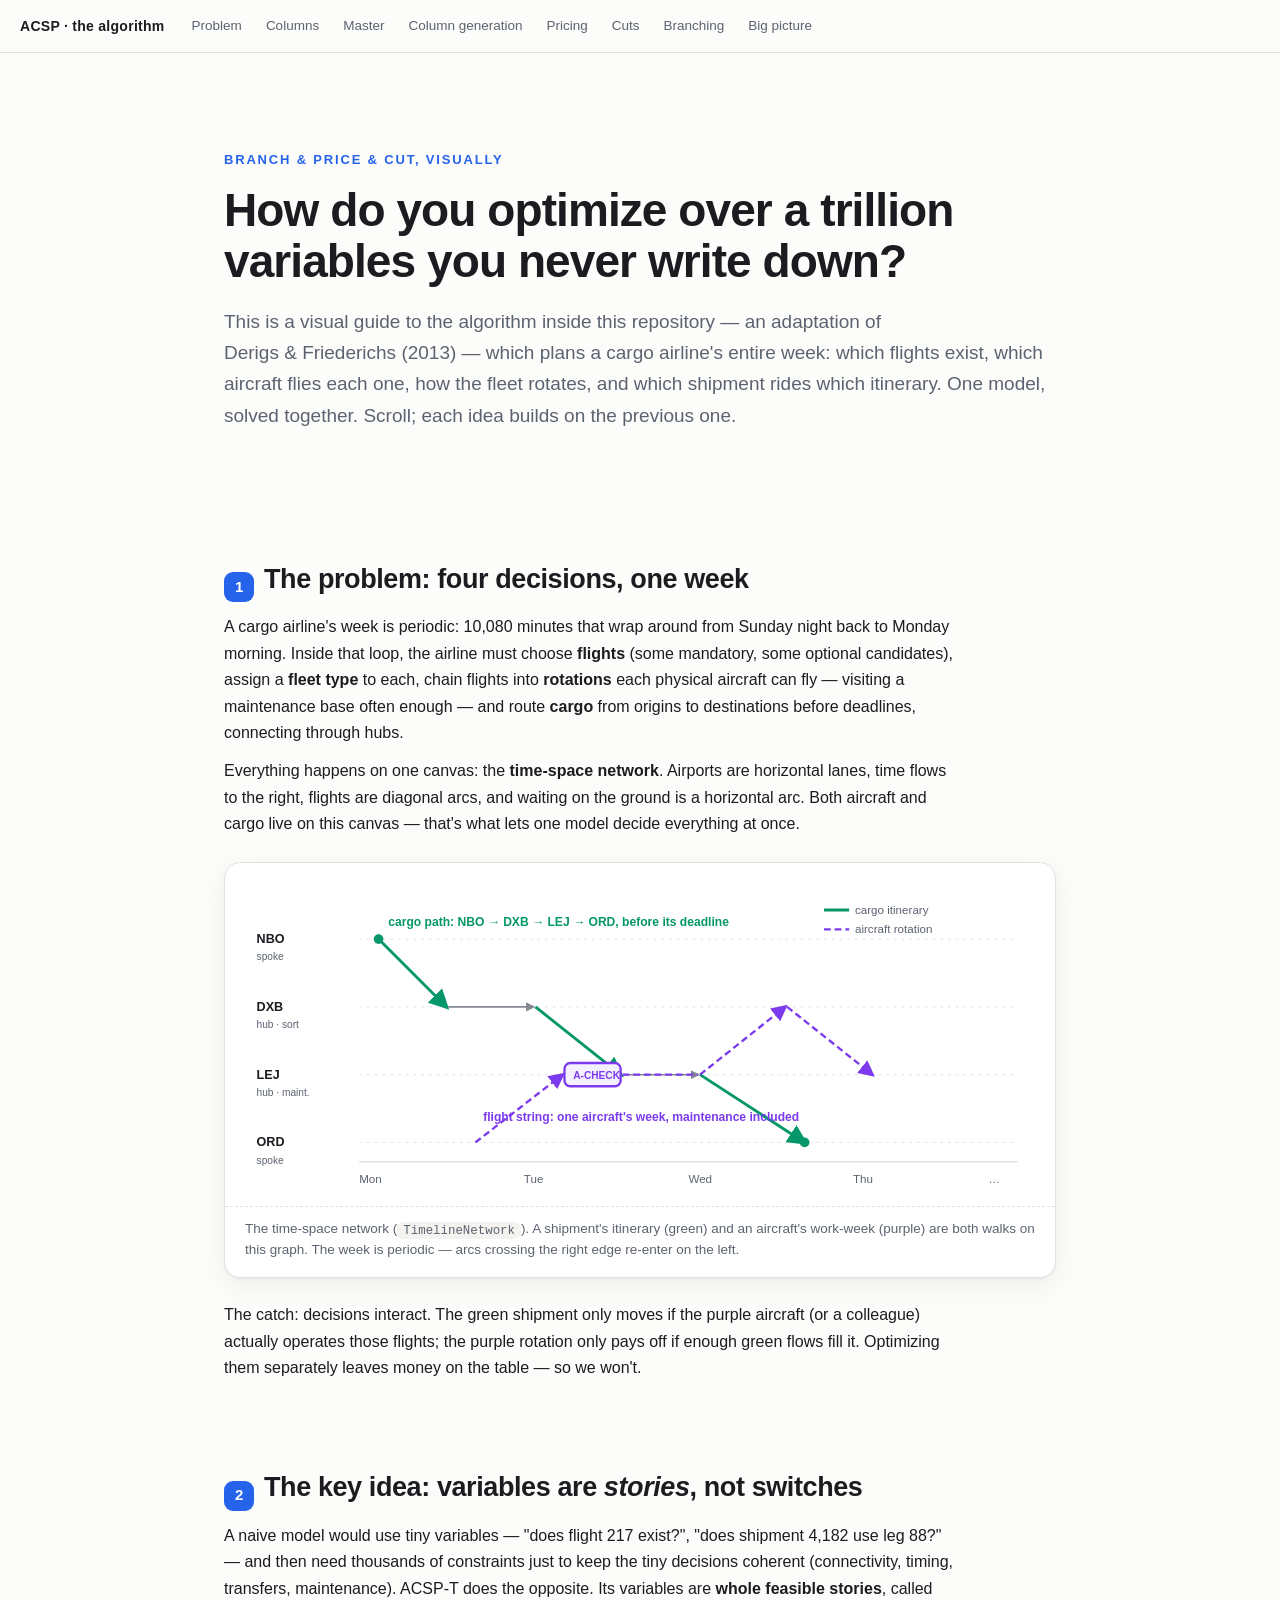
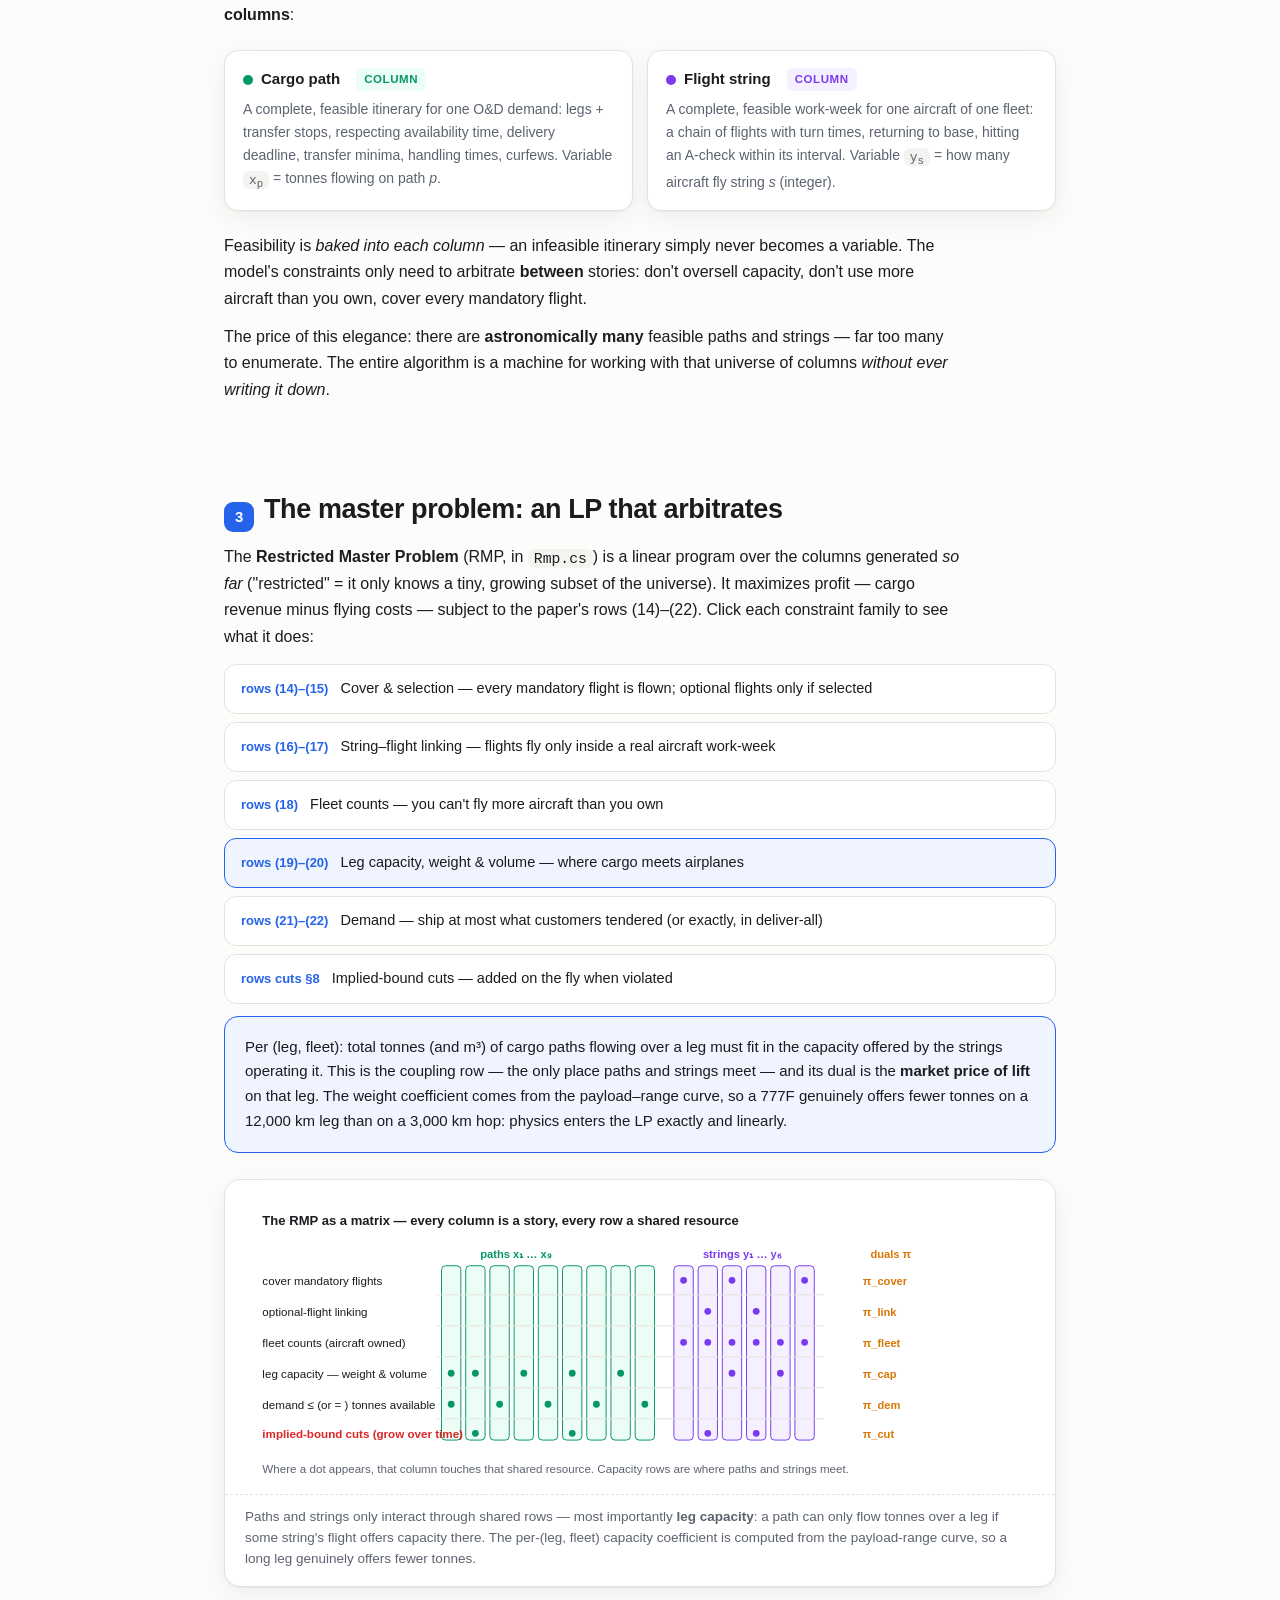
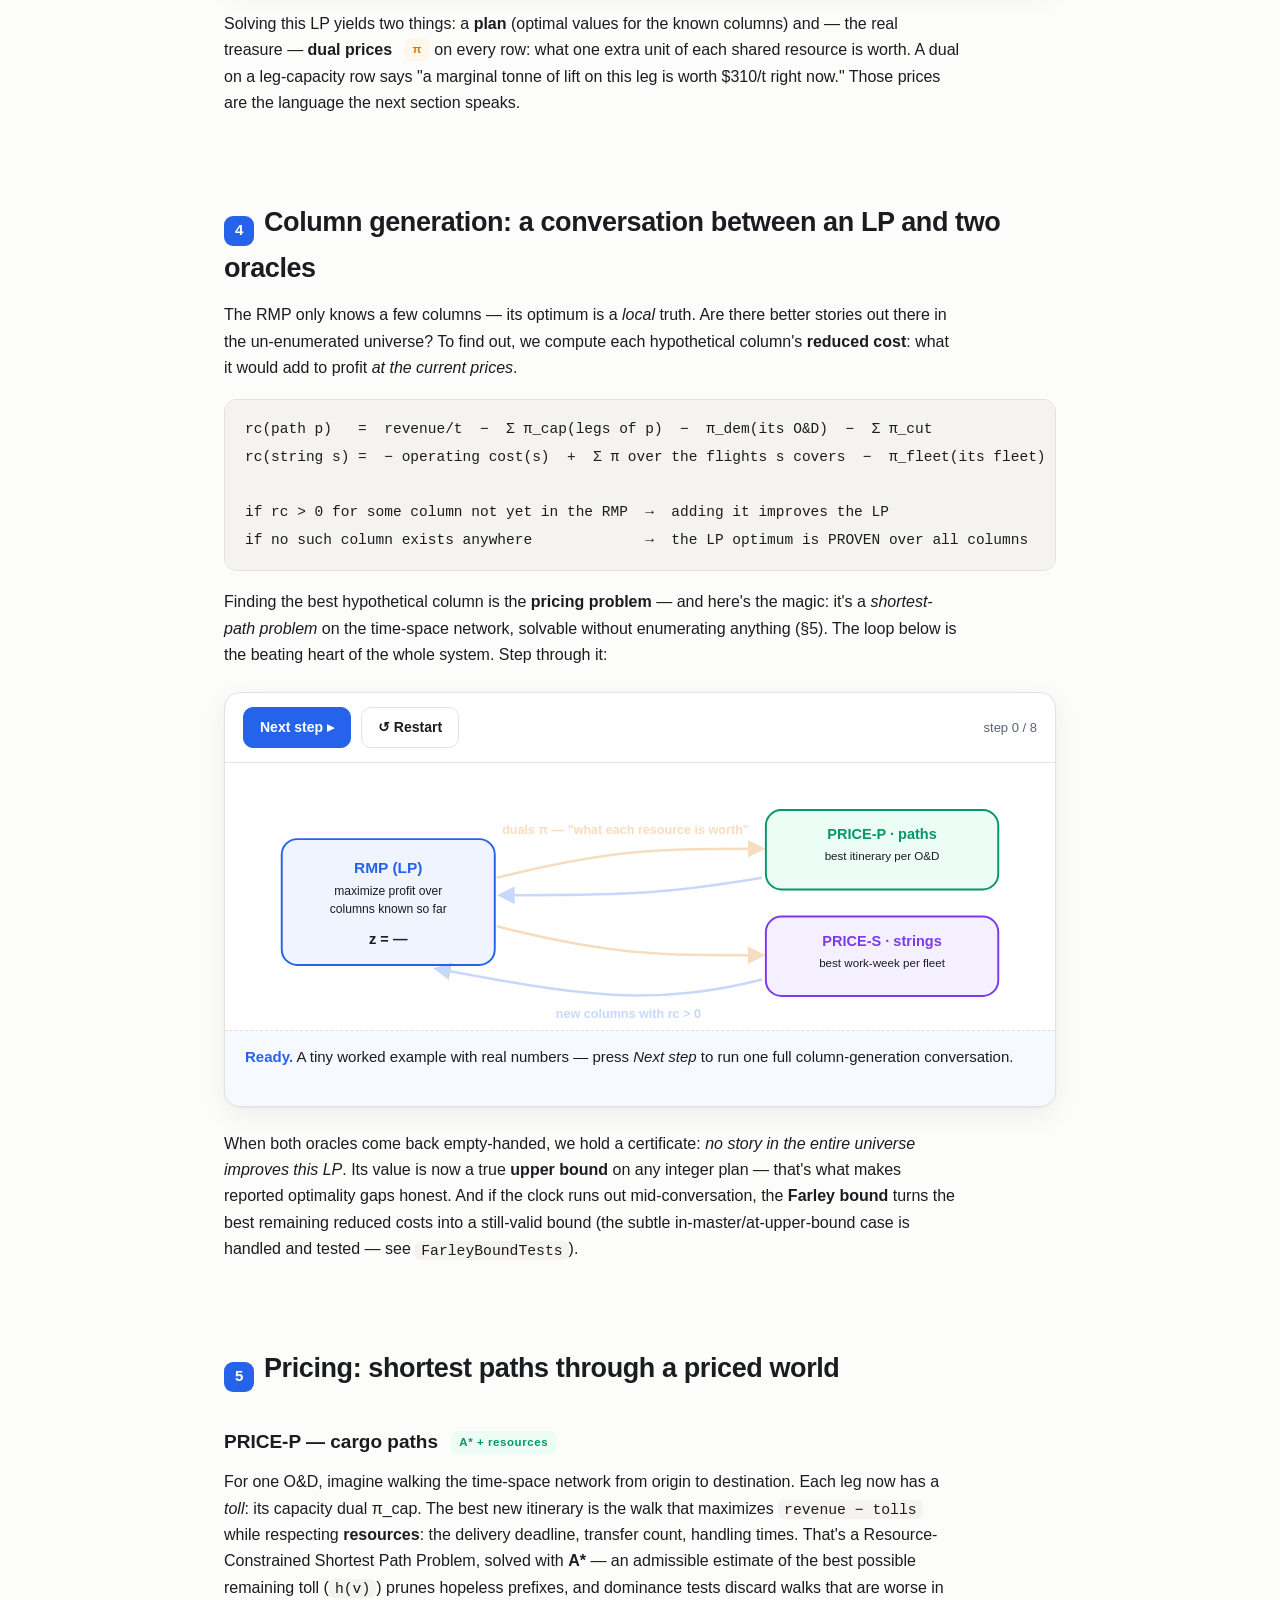
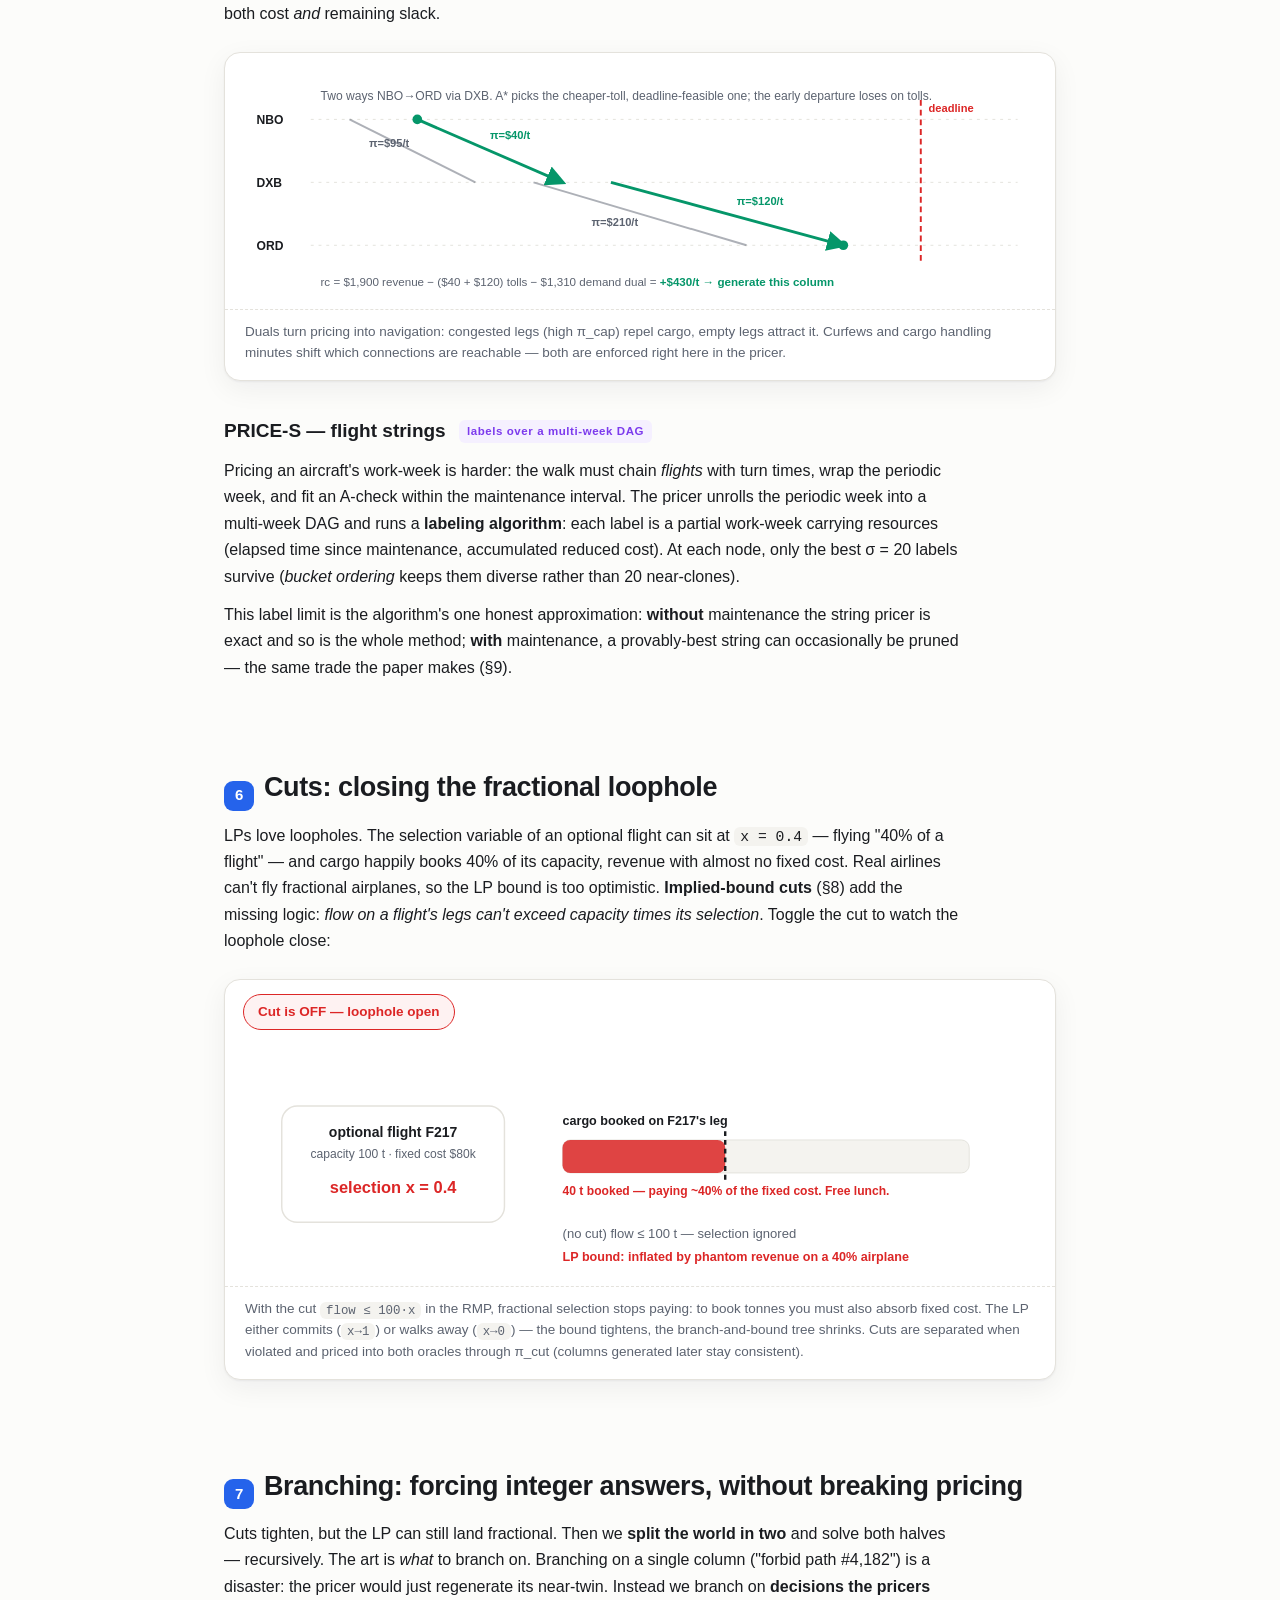
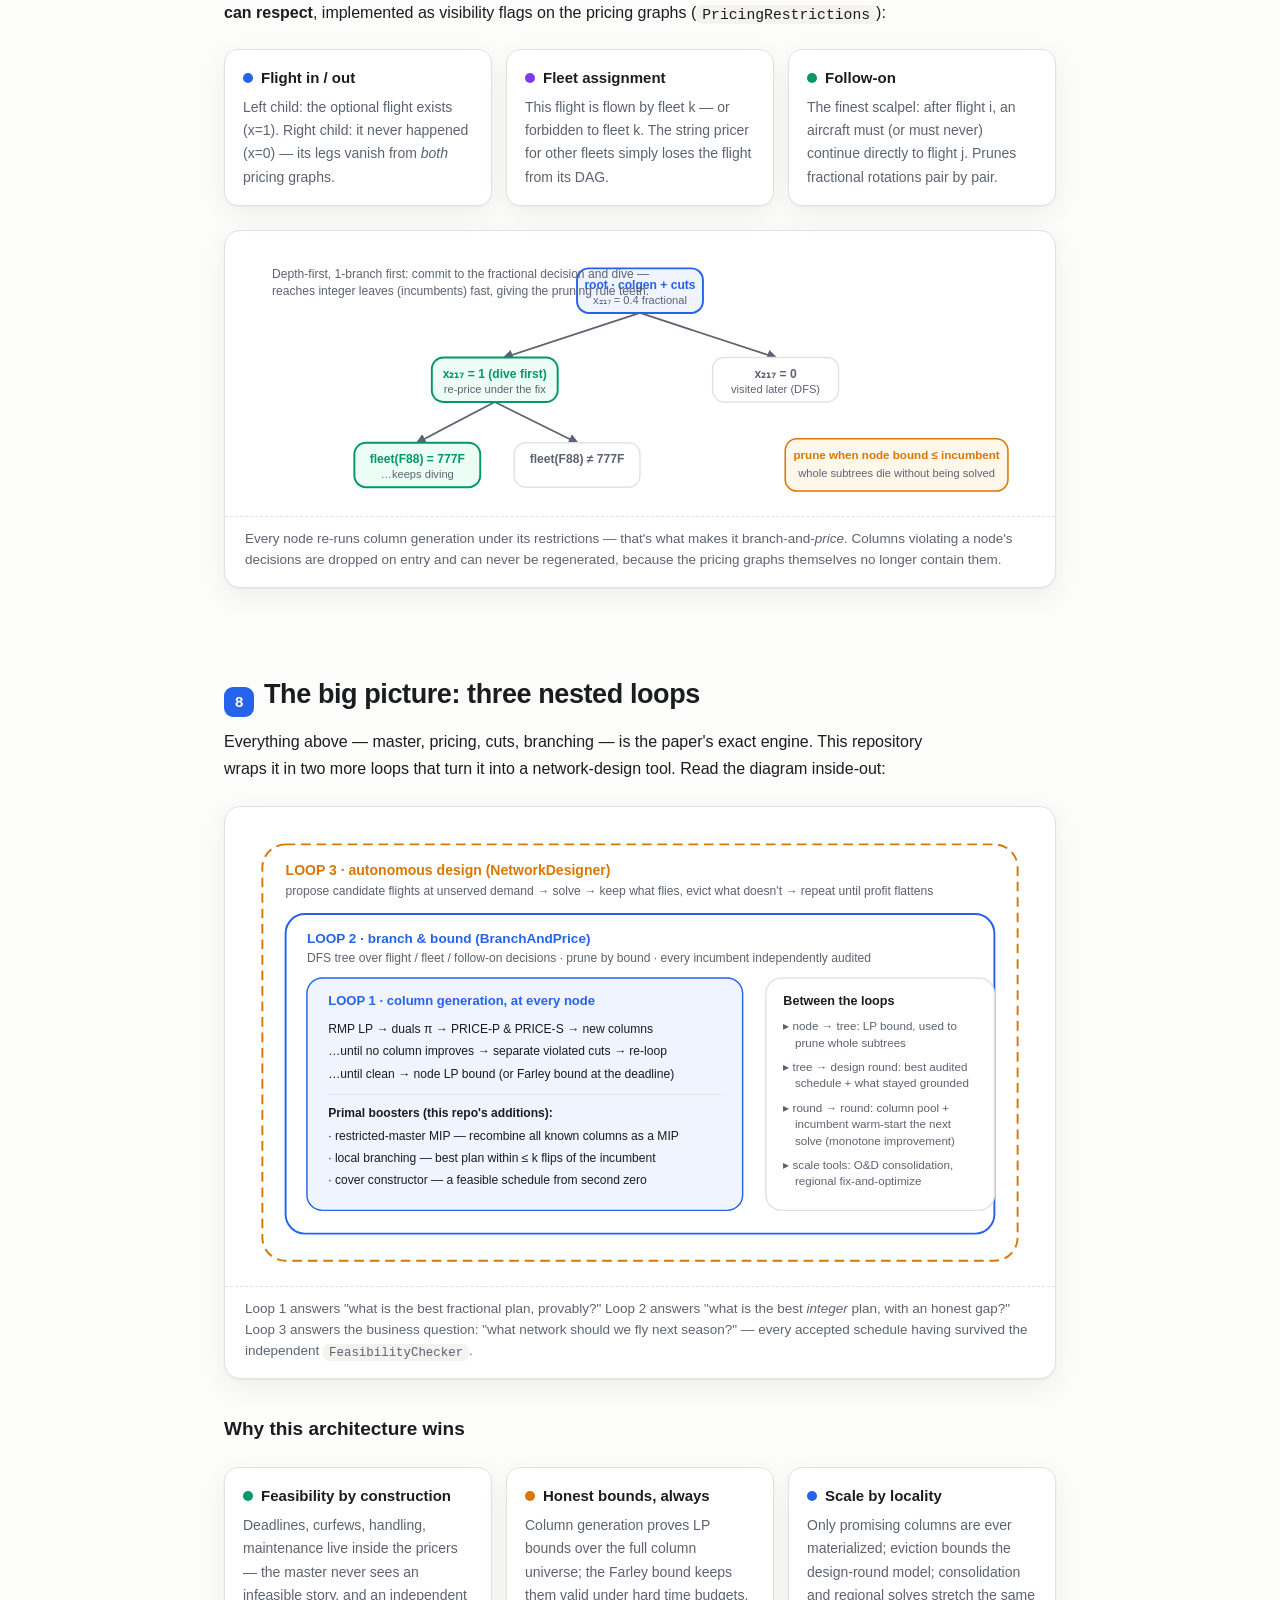
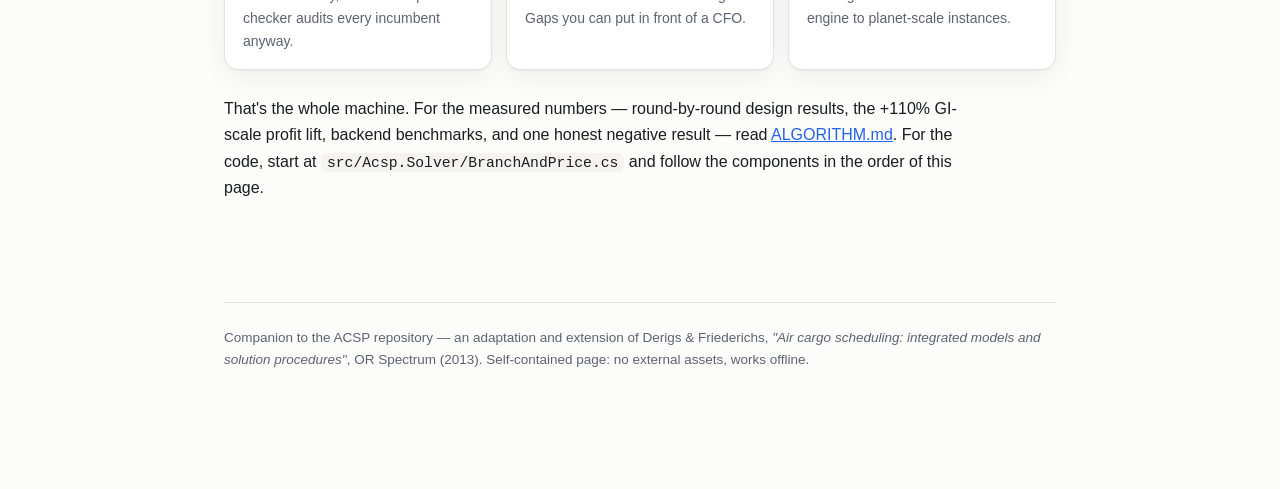
==== docs/branch-and-price.html @ a9bffc1b "README rewrite: business-first narrative, full architecture with diagrams, interactive algorithm exp" ====
<!DOCTYPE html>
<html lang="en">
<head>
<meta charset="utf-8">
<meta name="viewport" content="width=device-width, initial-scale=1">
<title>Branch &amp; Price &amp; Cut — a visual guide</title>
<style>
  :root {
    --bg: #fcfcfa;
    --panel: #ffffff;
    --ink: #1a1c20;
    --muted: #5c6370;
    --line: #e4e2dc;
    --accent: #2563eb;      /* structure / RMP */
    --path: #059669;        /* cargo paths */
    --string: #7c3aed;      /* flight strings */
    --dual: #d97706;        /* duals / prices */
    --cut: #dc2626;         /* cuts / violations */
    --soft-accent: #eff4ff;
    --soft-path: #ecfdf5;
    --soft-string: #f5f0ff;
    --soft-dual: #fff7ea;
    --soft-cut: #fef2f2;
    --code-bg: #f4f3ef;
    --shadow: 0 1px 2px rgba(20,20,40,.05), 0 8px 28px rgba(20,20,40,.06);
  }
  @media (prefers-color-scheme: dark) {
    :root {
      --bg: #14161a;
      --panel: #1c1f25;
      --ink: #e8e8e4;
      --muted: #9aa1ad;
      --line: #2d323b;
      --accent: #6795ff;
      --path: #34d399;
      --string: #b08cff;
      --dual: #fbbf24;
      --cut: #f87171;
      --soft-accent: #1b2537;
      --soft-path: #12291f;
      --soft-string: #251d38;
      --soft-dual: #33270f;
      --soft-cut: #331616;
      --code-bg: #23262d;
      --shadow: 0 1px 2px rgba(0,0,0,.4), 0 8px 28px rgba(0,0,0,.35);
    }
  }
  * { box-sizing: border-box; margin: 0; }
  html { scroll-behavior: smooth; scroll-padding-top: 76px; }
  body {
    background: var(--bg); color: var(--ink);
    font: 16px/1.65 -apple-system, BlinkMacSystemFont, "Segoe UI", Roboto, Helvetica, Arial, sans-serif;
    -webkit-font-smoothing: antialiased;
  }
  nav {
    position: sticky; top: 0; z-index: 50;
    background: color-mix(in srgb, var(--bg) 88%, transparent);
    backdrop-filter: blur(10px);
    border-bottom: 1px solid var(--line);
    display: flex; align-items: center; gap: 2px;
    padding: 10px 20px; overflow-x: auto; white-space: nowrap;
  }
  nav .brand { font-weight: 700; margin-right: 14px; font-size: 14px; letter-spacing: .02em; }
  nav a {
    color: var(--muted); text-decoration: none; font-size: 13.5px;
    padding: 5px 11px; border-radius: 99px;
  }
  nav a:hover { color: var(--ink); background: var(--soft-accent); }
  main { max-width: 880px; margin: 0 auto; padding: 40px 24px 120px; }
  header.hero { padding: 56px 0 30px; }
  .kicker {
    color: var(--accent); font-weight: 700; font-size: 13px;
    text-transform: uppercase; letter-spacing: .14em; margin-bottom: 14px;
  }
  h1 { font-size: clamp(30px, 5.5vw, 46px); line-height: 1.12; letter-spacing: -.02em; font-weight: 800; }
  .lede { font-size: 19px; color: var(--muted); margin-top: 18px; max-width: 46em; }
  section { margin-top: 84px; }
  .secnum {
    display: inline-flex; align-items: center; justify-content: center;
    width: 30px; height: 30px; border-radius: 9px; margin-right: 10px;
    background: var(--accent); color: #fff; font-size: 15px; font-weight: 700;
    vertical-align: -4px;
  }
  h2 { font-size: 27px; letter-spacing: -.015em; margin-bottom: 6px; }
  h3 { font-size: 19px; margin: 34px 0 8px; }
  p { margin: 12px 0; max-width: 46em; }
  p.wide { max-width: none; }
  strong { font-weight: 650; }
  .figure {
    background: var(--panel); border: 1px solid var(--line); border-radius: 16px;
    box-shadow: var(--shadow); margin: 24px 0; overflow: hidden;
  }
  .figure .fig-body { padding: 18px 18px 6px; overflow-x: auto; }
  .figure figcaption {
    padding: 12px 20px 16px; color: var(--muted); font-size: 13.5px;
    border-top: 1px dashed var(--line); line-height: 1.55;
  }
  svg { display: block; margin: 0 auto; max-width: 100%; height: auto; }
  svg text { font-family: inherit; }
  .cards { display: grid; grid-template-columns: repeat(auto-fit, minmax(235px, 1fr)); gap: 14px; margin: 22px 0; }
  .card {
    border: 1px solid var(--line); border-radius: 14px; padding: 16px 18px;
    background: var(--panel); box-shadow: var(--shadow);
  }
  .card h4 { font-size: 15px; margin-bottom: 6px; display: flex; align-items: center; gap: 8px; }
  .card p { font-size: 14px; color: var(--muted); margin: 0; }
  .dot { width: 10px; height: 10px; border-radius: 99px; display: inline-block; flex: none; }
  .term {
    border-bottom: 2px dotted var(--accent); cursor: help; position: relative;
    font-weight: 600;
  }
  code, .mono {
    font-family: ui-monospace, "SF Mono", SFMono-Regular, Menlo, Consolas, monospace;
    font-size: .92em; background: var(--code-bg); border-radius: 6px; padding: 1.5px 6px;
  }
  .formula {
    background: var(--code-bg); border-radius: 12px; border: 1px solid var(--line);
    padding: 16px 20px; margin: 18px 0; overflow-x: auto;
    font-family: ui-monospace, "SF Mono", Menlo, Consolas, monospace; font-size: 14.5px;
    line-height: 1.9; white-space: pre;
  }
  .tag {
    display: inline-block; font-size: 11.5px; font-weight: 700; letter-spacing: .05em;
    border-radius: 6px; padding: 2px 8px; vertical-align: 2px; margin-left: 8px;
  }
  .tag.path   { background: var(--soft-path);   color: var(--path); }
  .tag.string { background: var(--soft-string); color: var(--string); }
  .tag.dual   { background: var(--soft-dual);   color: var(--dual); }
  .tag.cut    { background: var(--soft-cut);    color: var(--cut); }
  .tag.accent { background: var(--soft-accent); color: var(--accent); }
  /* constraint explorer */
  .rows { display: flex; flex-direction: column; gap: 8px; margin-top: 14px; }
  .rowbtn {
    text-align: left; border: 1px solid var(--line); background: var(--panel);
    border-radius: 12px; padding: 12px 16px; cursor: pointer; color: var(--ink);
    font: inherit; font-size: 14.5px; transition: border-color .15s, background .15s;
    display: flex; gap: 12px; align-items: baseline;
  }
  .rowbtn:hover { border-color: var(--accent); }
  .rowbtn.active { border-color: var(--accent); background: var(--soft-accent); }
  .rowbtn .rid { font-weight: 700; color: var(--accent); flex: none; font-size: 13px; }
  .rowdetail {
    border: 1px solid var(--accent); border-radius: 14px; background: var(--soft-accent);
    padding: 18px 20px; margin-top: 12px; font-size: 15px;
  }
  .rowdetail .mono { background: color-mix(in srgb, var(--panel) 70%, transparent); }
  /* stepper */
  .stepper {
    display: flex; align-items: center; gap: 10px; padding: 14px 18px;
    border-bottom: 1px solid var(--line); flex-wrap: wrap;
  }
  .stepper button {
    font: inherit; font-size: 14px; font-weight: 600; cursor: pointer;
    border-radius: 10px; padding: 8px 16px; border: 1px solid var(--line);
    background: var(--panel); color: var(--ink);
  }
  .stepper button.primary { background: var(--accent); border-color: var(--accent); color: #fff; }
  .stepper button:disabled { opacity: .4; cursor: default; }
  .stepper .where { margin-left: auto; color: var(--muted); font-size: 13px; }
  .narr {
    padding: 14px 20px; font-size: 15px; border-top: 1px dashed var(--line);
    background: color-mix(in srgb, var(--soft-accent) 55%, transparent); min-height: 76px;
  }
  .narr b.phase { color: var(--accent); }
  table.duals { border-collapse: collapse; font-size: 13px; width: 100%; }
  table.duals th, table.duals td { padding: 5px 10px; text-align: right; border-bottom: 1px solid var(--line); }
  table.duals th { color: var(--muted); font-weight: 600; text-align: right; }
  table.duals td:first-child, table.duals th:first-child { text-align: left; }
  .flash { animation: flash 1s ease; }
  @keyframes flash { 0% { background: var(--soft-dual); } 100% { background: transparent; } }
  .toggle-wrap { display: flex; gap: 8px; padding: 14px 18px 0; }
  .toggle-wrap button {
    font: inherit; font-size: 13.5px; font-weight: 600; cursor: pointer;
    border-radius: 99px; padding: 6px 14px; border: 1px solid var(--line);
    background: var(--panel); color: var(--muted);
  }
  .toggle-wrap button.on { background: var(--soft-cut); border-color: var(--cut); color: var(--cut); }
  .toggle-wrap button.on.fixed { background: var(--soft-path); border-color: var(--path); color: var(--path); }
  footer { margin-top: 100px; color: var(--muted); font-size: 13.5px; border-top: 1px solid var(--line); padding-top: 24px; }
  a { color: var(--accent); }
</style>
</head>
<body>

<nav>
  <span class="brand">ACSP · the algorithm</span>
  <a href="#problem">Problem</a>
  <a href="#columns">Columns</a>
  <a href="#master">Master</a>
  <a href="#colgen">Column generation</a>
  <a href="#pricing">Pricing</a>
  <a href="#cuts">Cuts</a>
  <a href="#branching">Branching</a>
  <a href="#bigpicture">Big picture</a>
</nav>

<main>

<header class="hero">
  <div class="kicker">Branch &amp; Price &amp; Cut, visually</div>
  <h1>How do you optimize over a trillion variables you never write down?</h1>
  <p class="lede">
    This is a visual guide to the algorithm inside this repository — an adaptation of
    Derigs&nbsp;&amp;&nbsp;Friederichs (2013) — which plans a cargo airline's entire week:
    which flights exist, which aircraft flies each one, how the fleet rotates, and which
    shipment rides which itinerary. One model, solved together. Scroll; each idea builds
    on the previous one.
  </p>
</header>

<!-- ============================================================ 1. PROBLEM -->
<section id="problem">
  <h2><span class="secnum">1</span>The problem: four decisions, one week</h2>
  <p>
    A cargo airline's week is periodic: 10,080 minutes that wrap around from Sunday night
    back to Monday morning. Inside that loop, the airline must choose <strong>flights</strong>
    (some mandatory, some optional candidates), assign a <strong>fleet type</strong> to each,
    chain flights into <strong>rotations</strong> each physical aircraft can fly — visiting a
    maintenance base often enough — and route <strong>cargo</strong> from origins to
    destinations before deadlines, connecting through hubs.
  </p>
  <p>
    Everything happens on one canvas: the <strong>time-space network</strong>. Airports are
    horizontal lanes, time flows to the right, flights are diagonal arcs, and waiting on the
    ground is a horizontal arc. Both aircraft and cargo live on this canvas — that's what
    lets one model decide everything at once.
  </p>

  <div class="figure">
    <div class="fig-body">
      <svg viewBox="0 0 820 330" width="820" role="img" aria-label="Time-space network with a cargo itinerary and an aircraft rotation">
        <defs>
          <marker id="arrP" viewBox="0 0 10 10" refX="8" refY="5" markerWidth="7" markerHeight="7" orient="auto-start-reverse">
            <path d="M0 0L10 5L0 10z" fill="var(--path)"/>
          </marker>
          <marker id="arrS" viewBox="0 0 10 10" refX="8" refY="5" markerWidth="7" markerHeight="7" orient="auto-start-reverse">
            <path d="M0 0L10 5L0 10z" fill="var(--string)"/>
          </marker>
          <marker id="arrG" viewBox="0 0 10 10" refX="8" refY="5" markerWidth="6" markerHeight="6" orient="auto-start-reverse">
            <path d="M0 0L10 5L0 10z" fill="var(--muted)"/>
          </marker>
        </defs>
        <!-- time axis -->
        <line x1="120" y1="290" x2="800" y2="290" stroke="var(--line)" stroke-width="1.5"/>
        <text x="120" y="312" fill="var(--muted)" font-size="12">Mon</text>
        <text x="290" y="312" fill="var(--muted)" font-size="12">Tue</text>
        <text x="460" y="312" fill="var(--muted)" font-size="12">Wed</text>
        <text x="630" y="312" fill="var(--muted)" font-size="12">Thu</text>
        <text x="770" y="312" fill="var(--muted)" font-size="12">…</text>
        <!-- airport lanes -->
        <g font-size="13" font-weight="600" fill="var(--ink)">
          <text x="14" y="64">NBO</text><text x="14" y="82" font-size="10.5" font-weight="400" fill="var(--muted)">spoke</text>
          <text x="14" y="134">DXB</text><text x="14" y="152" font-size="10.5" font-weight="400" fill="var(--muted)">hub · sort</text>
          <text x="14" y="204">LEJ</text><text x="14" y="222" font-size="10.5" font-weight="400" fill="var(--muted)">hub · maint.</text>
          <text x="14" y="274">ORD</text><text x="14" y="292" font-size="10.5" font-weight="400" fill="var(--muted)">spoke</text>
        </g>
        <g stroke="var(--line)" stroke-dasharray="3 5">
          <line x1="120" y1="60" x2="800" y2="60"/>
          <line x1="120" y1="130" x2="800" y2="130"/>
          <line x1="120" y1="200" x2="800" y2="200"/>
          <line x1="120" y1="270" x2="800" y2="270"/>
        </g>
        <!-- ground arcs (waiting) -->
        <g stroke="var(--muted)" stroke-width="1.6" opacity=".75">
          <line x1="212" y1="130" x2="300" y2="130" marker-end="url(#arrG)"/>
          <line x1="392" y1="200" x2="470" y2="200" marker-end="url(#arrG)"/>
        </g>
        <!-- cargo path (green) -->
        <g stroke="var(--path)" stroke-width="3" fill="none">
          <line x1="140" y1="60"  x2="210" y2="130" marker-end="url(#arrP)"/>
          <line x1="302" y1="130" x2="390" y2="200" marker-end="url(#arrP)"/>
          <line x1="472" y1="200" x2="580" y2="270" marker-end="url(#arrP)"/>
        </g>
        <circle cx="140" cy="60" r="5" fill="var(--path)"/>
        <circle cx="580" cy="270" r="5" fill="var(--path)"/>
        <text x="150" y="46" fill="var(--path)" font-size="12.5" font-weight="600">cargo path: NBO → DXB → LEJ → ORD, before its deadline</text>
        <!-- aircraft string (purple), including maintenance -->
        <g stroke="var(--string)" stroke-width="2.4" fill="none" stroke-dasharray="7 4">
          <line x1="240" y1="270" x2="330" y2="200" marker-end="url(#arrS)"/>
          <rect x="332" y="188" width="58" height="24" rx="6" fill="var(--soft-string)" stroke="var(--string)" stroke-dasharray="0"/>
          <line x1="392" y1="200" x2="470" y2="200"/>
          <line x1="472" y1="200" x2="560" y2="130" marker-end="url(#arrS)"/>
          <line x1="562" y1="130" x2="650" y2="200" marker-end="url(#arrS)"/>
        </g>
        <text x="341" y="204" fill="var(--string)" font-size="10.5" font-weight="700">A-CHECK</text>
        <text x="248" y="248" fill="var(--string)" font-size="12.5" font-weight="600">flight string: one aircraft's week, maintenance included</text>
        <!-- legend -->
        <g font-size="12" transform="translate(600,30)">
          <line x1="0" y1="0" x2="26" y2="0" stroke="var(--path)" stroke-width="3"/>
          <text x="32" y="4" fill="var(--muted)">cargo itinerary</text>
          <line x1="0" y1="20" x2="26" y2="20" stroke="var(--string)" stroke-width="2.4" stroke-dasharray="7 4"/>
          <text x="32" y="24" fill="var(--muted)">aircraft rotation</text>
        </g>
      </svg>
    </div>
    <figcaption>
      The time-space network (<code>TimelineNetwork</code>). A shipment's itinerary (green) and an
      aircraft's work-week (purple) are both walks on this graph. The week is periodic — arcs
      crossing the right edge re-enter on the left.
    </figcaption>
  </div>

  <p>
    The catch: decisions interact. The green shipment only moves if the purple aircraft (or a
    colleague) actually operates those flights; the purple rotation only pays off if enough
    green flows fill it. Optimizing them separately leaves money on the table — so we won't.
  </p>
</section>

<!-- ============================================================ 2. COLUMNS -->
<section id="columns">
  <h2><span class="secnum">2</span>The key idea: variables are <em>stories</em>, not switches</h2>
  <p>
    A naive model would use tiny variables — "does flight 217 exist?", "does shipment 4,182 use
    leg 88?" — and then need thousands of constraints just to keep the tiny decisions coherent
    (connectivity, timing, transfers, maintenance). ACSP-T does the opposite. Its variables are
    <strong>whole feasible stories</strong>, called <strong>columns</strong>:
  </p>

  <div class="cards">
    <div class="card">
      <h4><span class="dot" style="background:var(--path)"></span>Cargo path <span class="tag path">COLUMN</span></h4>
      <p>A complete, feasible itinerary for one O&amp;D demand: legs + transfer stops, respecting
      availability time, delivery deadline, transfer minima, handling times, curfews. Variable
      <span class="mono">x<sub>p</sub></span> = tonnes flowing on path <em>p</em>.</p>
    </div>
    <div class="card">
      <h4><span class="dot" style="background:var(--string)"></span>Flight string <span class="tag string">COLUMN</span></h4>
      <p>A complete, feasible work-week for one aircraft of one fleet: a chain of flights with turn
      times, returning to base, hitting an A-check within its interval. Variable
      <span class="mono">y<sub>s</sub></span> = how many aircraft fly string <em>s</em> (integer).</p>
    </div>
  </div>

  <p>
    Feasibility is <em>baked into each column</em> — an infeasible itinerary simply never becomes
    a variable. The model's constraints only need to arbitrate <strong>between</strong> stories:
    don't oversell capacity, don't use more aircraft than you own, cover every mandatory flight.
  </p>
  <p>
    The price of this elegance: there are <strong>astronomically many</strong> feasible paths and
    strings — far too many to enumerate. The entire algorithm is a machine for working with that
    universe of columns <em>without ever writing it down</em>.
  </p>
</section>

<!-- ============================================================ 3. MASTER -->
<section id="master">
  <h2><span class="secnum">3</span>The master problem: an LP that arbitrates</h2>
  <p>
    The <strong>Restricted Master Problem</strong> (RMP, in <code>Rmp.cs</code>) is a linear
    program over the columns generated <em>so far</em> ("restricted" = it only knows a tiny,
    growing subset of the universe). It maximizes profit — cargo revenue minus flying costs —
    subject to the paper's rows (14)–(22). Click each constraint family to see what it does:
  </p>

  <div class="rows" id="rowbtns"></div>
  <div class="rowdetail" id="rowdetail"></div>

  <div class="figure" style="margin-top:26px">
    <div class="fig-body">
      <svg viewBox="0 0 820 300" width="820" role="img" aria-label="RMP matrix: columns are paths and strings, rows are constraint families">
        <text x="20" y="28" font-size="13.5" font-weight="700" fill="var(--ink)">The RMP as a matrix — every column is a story, every row a shared resource</text>
        <!-- column headers -->
        <g font-size="11.5" font-weight="600">
          <text x="245" y="62" fill="var(--path)">paths x₁ … x₉</text>
          <text x="475" y="62" fill="var(--string)">strings y₁ … y₆</text>
          <text x="648" y="62" fill="var(--dual)">duals π</text>
        </g>
        <!-- path columns -->
        <g fill="var(--soft-path)" stroke="var(--path)" stroke-width="1">
          <rect x="205" y="70" width="20" height="180" rx="4"/><rect x="230" y="70" width="20" height="180" rx="4"/>
          <rect x="255" y="70" width="20" height="180" rx="4"/><rect x="280" y="70" width="20" height="180" rx="4"/>
          <rect x="305" y="70" width="20" height="180" rx="4"/><rect x="330" y="70" width="20" height="180" rx="4"/>
          <rect x="355" y="70" width="20" height="180" rx="4"/><rect x="380" y="70" width="20" height="180" rx="4"/>
          <rect x="405" y="70" width="20" height="180" rx="4"/>
        </g>
        <!-- string columns -->
        <g fill="var(--soft-string)" stroke="var(--string)" stroke-width="1">
          <rect x="445" y="70" width="20" height="180" rx="4"/><rect x="470" y="70" width="20" height="180" rx="4"/>
          <rect x="495" y="70" width="20" height="180" rx="4"/><rect x="520" y="70" width="20" height="180" rx="4"/>
          <rect x="545" y="70" width="20" height="180" rx="4"/><rect x="570" y="70" width="20" height="180" rx="4"/>
        </g>
        <!-- row labels -->
        <g font-size="12" fill="var(--ink)">
          <text x="20" y="90">cover mandatory flights</text>
          <text x="20" y="122">optional-flight linking</text>
          <text x="20" y="154">fleet counts (aircraft owned)</text>
          <text x="20" y="186">leg capacity — weight &amp; volume</text>
          <text x="20" y="218">demand ≤ (or = ) tonnes available</text>
          <text x="20" y="248" fill="var(--cut)" font-weight="600">implied-bound cuts (grow over time)</text>
        </g>
        <g stroke="var(--line)">
          <line x1="200" y1="100" x2="600" y2="100"/><line x1="200" y1="132" x2="600" y2="132"/>
          <line x1="200" y1="164" x2="600" y2="164"/><line x1="200" y1="196" x2="600" y2="196"/>
          <line x1="200" y1="228" x2="600" y2="228"/>
        </g>
        <!-- coefficient dots: strings hit cover/fleet rows, paths hit capacity/demand, both hit capacity -->
        <g fill="var(--string)">
          <circle cx="455" cy="85" r="3.5"/><circle cx="505" cy="85" r="3.5"/><circle cx="580" cy="85" r="3.5"/>
          <circle cx="480" cy="117" r="3.5"/><circle cx="530" cy="117" r="3.5"/>
          <circle cx="455" cy="149" r="3.5"/><circle cx="480" cy="149" r="3.5"/><circle cx="505" cy="149" r="3.5"/><circle cx="530" cy="149" r="3.5"/><circle cx="555" cy="149" r="3.5"/><circle cx="580" cy="149" r="3.5"/>
          <circle cx="505" cy="181" r="3.5"/><circle cx="555" cy="181" r="3.5"/>
          <circle cx="480" cy="243" r="3.5"/><circle cx="530" cy="243" r="3.5"/>
        </g>
        <g fill="var(--path)">
          <circle cx="215" cy="181" r="3.5"/><circle cx="240" cy="181" r="3.5"/><circle cx="290" cy="181" r="3.5"/><circle cx="340" cy="181" r="3.5"/><circle cx="390" cy="181" r="3.5"/>
          <circle cx="215" cy="213" r="3.5"/><circle cx="265" cy="213" r="3.5"/><circle cx="315" cy="213" r="3.5"/><circle cx="365" cy="213" r="3.5"/><circle cx="415" cy="213" r="3.5"/>
          <circle cx="240" cy="243" r="3.5"/><circle cx="340" cy="243" r="3.5"/>
        </g>
        <!-- duals -->
        <g font-size="11.5" fill="var(--dual)" font-weight="600">
          <text x="640" y="90">π_cover</text>
          <text x="640" y="122">π_link</text>
          <text x="640" y="154">π_fleet</text>
          <text x="640" y="186">π_cap</text>
          <text x="640" y="218">π_dem</text>
          <text x="640" y="248">π_cut</text>
        </g>
        <text x="20" y="284" font-size="12" fill="var(--muted)">Where a dot appears, that column touches that shared resource. Capacity rows are where paths and strings meet.</text>
      </svg>
    </div>
    <figcaption>
      Paths and strings only interact through shared rows — most importantly <strong>leg
      capacity</strong>: a path can only flow tonnes over a leg if some string's flight offers
      capacity there. The per-(leg, fleet) capacity coefficient is computed from the
      payload-range curve, so a long leg genuinely offers fewer tonnes.
    </figcaption>
  </div>

  <p>
    Solving this LP yields two things: a <strong>plan</strong> (optimal values for the known
    columns) and — the real treasure — <strong>dual prices</strong>
    <span class="tag dual">π</span> on every row: what one extra unit of each shared resource is
    worth. A dual on a leg-capacity row says "a marginal tonne of lift on this leg is worth
    $310/t right now." Those prices are the language the next section speaks.
  </p>
</section>

<!-- ============================================================ 4. COLGEN -->
<section id="colgen">
  <h2><span class="secnum">4</span>Column generation: a conversation between an LP and two oracles</h2>
  <p>
    The RMP only knows a few columns — its optimum is a <em>local</em> truth. Are there better
    stories out there in the un-enumerated universe? To find out, we compute each hypothetical
    column's <strong>reduced cost</strong>: what it would add to profit <em>at the current
    prices</em>.
  </p>
  <div class="formula">rc(path p)   =  revenue/t  −  Σ π_cap(legs of p)  −  π_dem(its O&amp;D)  −  Σ π_cut
rc(string s) =  − operating cost(s)  +  Σ π over the flights s covers  −  π_fleet(its fleet)

if rc &gt; 0 for some column not yet in the RMP  →  adding it improves the LP
if no such column exists anywhere             →  the LP optimum is PROVEN over all columns</div>
  <p>
    Finding the best hypothetical column is the <strong>pricing problem</strong> — and here's the
    magic: it's a <em>shortest-path problem</em> on the time-space network, solvable without
    enumerating anything (§5). The loop below is the beating heart of the whole system. Step
    through it:
  </p>

  <div class="figure">
    <div class="stepper">
      <button class="primary" id="cgNext">Next step ▸</button>
      <button id="cgReset">↺ Restart</button>
      <span class="where" id="cgWhere">step 0 / 8</span>
    </div>
    <div class="fig-body">
      <svg viewBox="0 0 820 250" width="820" role="img" aria-label="Column generation loop">
        <defs>
          <marker id="arrA" viewBox="0 0 10 10" refX="8" refY="5" markerWidth="7" markerHeight="7" orient="auto-start-reverse">
            <path d="M0 0L10 5L0 10z" fill="var(--dual)"/>
          </marker>
          <marker id="arrB" viewBox="0 0 10 10" refX="8" refY="5" markerWidth="7" markerHeight="7" orient="auto-start-reverse">
            <path d="M0 0L10 5L0 10z" fill="var(--accent)"/>
          </marker>
        </defs>
        <!-- RMP box -->
        <g id="cgRmp">
          <rect x="40" y="60" width="220" height="130" rx="16" fill="var(--soft-accent)" stroke="var(--accent)" stroke-width="2"/>
          <text x="150" y="95" text-anchor="middle" font-size="16" font-weight="700" fill="var(--accent)">RMP (LP)</text>
          <text x="150" y="118" text-anchor="middle" font-size="12.5" fill="var(--ink)">maximize profit over</text>
          <text x="150" y="136" text-anchor="middle" font-size="12.5" fill="var(--ink)">columns known so far</text>
          <text id="cgLpVal" x="150" y="168" text-anchor="middle" font-size="15" font-weight="700" fill="var(--ink)">z = —</text>
        </g>
        <!-- pricers -->
        <g id="cgPP">
          <rect x="540" y="30" width="240" height="82" rx="16" fill="var(--soft-path)" stroke="var(--path)" stroke-width="2"/>
          <text x="660" y="60" text-anchor="middle" font-size="15" font-weight="700" fill="var(--path)">PRICE-P · paths</text>
          <text x="660" y="82" text-anchor="middle" font-size="12" fill="var(--ink)">best itinerary per O&amp;D</text>
          <text id="cgPPrc" x="660" y="100" text-anchor="middle" font-size="12.5" font-weight="700" fill="var(--path)"> </text>
        </g>
        <g id="cgPS">
          <rect x="540" y="140" width="240" height="82" rx="16" fill="var(--soft-string)" stroke="var(--string)" stroke-width="2"/>
          <text x="660" y="170" text-anchor="middle" font-size="15" font-weight="700" fill="var(--string)">PRICE-S · strings</text>
          <text x="660" y="192" text-anchor="middle" font-size="12" fill="var(--ink)">best work-week per fleet</text>
          <text id="cgPSrc" x="660" y="210" text-anchor="middle" font-size="12.5" font-weight="700" fill="var(--string)"> </text>
        </g>
        <!-- arrows -->
        <g id="cgArrDuals" opacity=".25">
          <path d="M262 100 C 380 70, 430 70, 536 70" fill="none" stroke="var(--dual)" stroke-width="2.6" marker-end="url(#arrA)"/>
          <path d="M262 150 C 380 180, 430 180, 536 180" fill="none" stroke="var(--dual)" stroke-width="2.6" marker-end="url(#arrA)"/>
          <text x="395" y="55" text-anchor="middle" font-size="13" font-weight="700" fill="var(--dual)">duals π — "what each resource is worth"</text>
        </g>
        <g id="cgArrCols" opacity=".25">
          <path d="M536 100 C 430 118, 380 118, 266 118" fill="none" stroke="var(--accent)" stroke-width="2.6" marker-end="url(#arrB)"/>
          <path d="M536 205 C 420 235, 340 220, 200 194" fill="none" stroke="var(--accent)" stroke-width="2.6" marker-end="url(#arrB)"/>
          <text x="398" y="245" text-anchor="middle" font-size="13" font-weight="700" fill="var(--accent)">new columns with rc &gt; 0</text>
        </g>
      </svg>
    </div>
    <div class="narr" id="cgNarr"><b class="phase">Ready.</b> A tiny worked example with real numbers — press <em>Next step</em> to run one full column-generation conversation.</div>
  </div>

  <p>
    When both oracles come back empty-handed, we hold a certificate: <em>no story in the entire
    universe improves this LP</em>. Its value is now a true <strong>upper bound</strong> on any
    integer plan — that's what makes reported optimality gaps honest. And if the clock runs out
    mid-conversation, the <strong>Farley bound</strong> turns the best remaining reduced costs
    into a still-valid bound (the subtle in-master/at-upper-bound case is handled and tested —
    see <code>FarleyBoundTests</code>).
  </p>
</section>

<!-- ============================================================ 5. PRICING -->
<section id="pricing">
  <h2><span class="secnum">5</span>Pricing: shortest paths through a priced world</h2>

  <h3>PRICE-P — cargo paths <span class="tag path">A* + resources</span></h3>
  <p>
    For one O&amp;D, imagine walking the time-space network from origin to destination. Each leg
    now has a <em>toll</em>: its capacity dual π_cap. The best new itinerary is the walk that
    maximizes <span class="mono">revenue − tolls</span> while respecting <strong>resources</strong>:
    the delivery deadline, transfer count, handling times. That's a Resource-Constrained Shortest
    Path Problem, solved with <strong>A*</strong> — an admissible estimate of the best possible
    remaining toll (<span class="mono">h(v)</span>) prunes hopeless prefixes, and dominance tests
    discard walks that are worse in both cost <em>and</em> remaining slack.
  </p>

  <div class="figure">
    <div class="fig-body">
      <svg viewBox="0 0 820 240" width="820" role="img" aria-label="A* search for the best cargo path under duals">
        <defs>
          <marker id="arrPP" viewBox="0 0 10 10" refX="8" refY="5" markerWidth="7" markerHeight="7" orient="auto-start-reverse">
            <path d="M0 0L10 5L0 10z" fill="var(--path)"/>
          </marker>
        </defs>
        <g font-size="12.5" font-weight="600" fill="var(--ink)">
          <text x="14" y="55">NBO</text><text x="14" y="120">DXB</text><text x="14" y="185">ORD</text>
        </g>
        <g stroke="var(--line)" stroke-dasharray="3 5">
          <line x1="70" y1="50" x2="800" y2="50"/><line x1="70" y1="115" x2="800" y2="115"/><line x1="70" y1="180" x2="800" y2="180"/>
        </g>
        <!-- candidate legs with tolls -->
        <g stroke="var(--muted)" stroke-width="2" opacity=".5" fill="none">
          <line x1="110" y1="50" x2="240" y2="115"/>
          <line x1="300" y1="115" x2="520" y2="180"/>
        </g>
        <g stroke="var(--path)" stroke-width="3" fill="none">
          <line x1="180" y1="50" x2="330" y2="115" marker-end="url(#arrPP)"/>
          <line x1="380" y1="115" x2="620" y2="180" marker-end="url(#arrPP)"/>
        </g>
        <!-- toll tags -->
        <g font-size="11.5" font-weight="700">
          <text x="130" y="78" fill="var(--muted)">π=$95/t</text>
          <text x="255" y="70" fill="var(--path)">π=$40/t</text>
          <text x="360" y="160" fill="var(--muted)">π=$210/t</text>
          <text x="510" y="138" fill="var(--path)">π=$120/t</text>
        </g>
        <!-- deadline -->
        <line x1="700" y1="30" x2="700" y2="200" stroke="var(--cut)" stroke-width="2" stroke-dasharray="6 4"/>
        <text x="708" y="42" fill="var(--cut)" font-size="11.5" font-weight="700">deadline</text>
        <circle cx="180" cy="50" r="5" fill="var(--path)"/><circle cx="620" cy="180" r="5" fill="var(--path)"/>
        <text x="80" y="222" font-size="12" fill="var(--muted)">rc = $1,900 revenue − ($40 + $120) tolls − $1,310 demand dual = <tspan font-weight="700" fill="var(--path)">+$430/t → generate this column</tspan></text>
        <text x="80" y="30" font-size="12.5" fill="var(--muted)">Two ways NBO→ORD via DXB. A* picks the cheaper-toll, deadline-feasible one; the early departure loses on tolls.</text>
      </svg>
    </div>
    <figcaption>
      Duals turn pricing into navigation: congested legs (high π_cap) repel cargo, empty legs
      attract it. Curfews and cargo handling minutes shift which connections are reachable —
      both are enforced right here in the pricer.
    </figcaption>
  </div>

  <h3>PRICE-S — flight strings <span class="tag string">labels over a multi-week DAG</span></h3>
  <p>
    Pricing an aircraft's work-week is harder: the walk must chain <em>flights</em> with turn
    times, wrap the periodic week, and fit an A-check within the maintenance interval. The
    pricer unrolls the periodic week into a multi-week DAG and runs a <strong>labeling
    algorithm</strong>: each label is a partial work-week carrying resources (elapsed time since
    maintenance, accumulated reduced cost). At each node, only the best σ&nbsp;=&nbsp;20 labels
    survive (<em>bucket ordering</em> keeps them diverse rather than 20 near-clones).
  </p>
  <p>
    This label limit is the algorithm's one honest approximation: <strong>without</strong>
    maintenance the string pricer is exact and so is the whole method; <strong>with</strong>
    maintenance, a provably-best string can occasionally be pruned — the same trade the paper
    makes (§9).
  </p>
</section>

<!-- ============================================================ 6. CUTS -->
<section id="cuts">
  <h2><span class="secnum">6</span>Cuts: closing the fractional loophole</h2>
  <p>
    LPs love loopholes. The selection variable of an optional flight can sit at
    <span class="mono">x = 0.4</span> — flying "40% of a flight" — and cargo happily books 40% of
    its capacity, revenue with almost no fixed cost. Real airlines can't fly fractional
    airplanes, so the LP bound is too optimistic. <strong>Implied-bound cuts</strong> (§8) add
    the missing logic: <em>flow on a flight's legs can't exceed capacity times its selection</em>.
    Toggle the cut to watch the loophole close:
  </p>

  <div class="figure">
    <div class="toggle-wrap">
      <button id="cutBtn" class="on">Cut is OFF — loophole open</button>
    </div>
    <div class="fig-body">
      <svg viewBox="0 0 820 240" width="820" role="img" aria-label="Implied bound cut demo">
        <!-- flight box -->
        <rect x="40" y="60" width="230" height="120" rx="16" fill="var(--panel)" stroke="var(--line)" stroke-width="1.5"/>
        <text x="155" y="92" text-anchor="middle" font-size="14.5" font-weight="700" fill="var(--ink)">optional flight F217</text>
        <text x="155" y="114" text-anchor="middle" font-size="12.5" fill="var(--muted)">capacity 100 t · fixed cost $80k</text>
        <text id="cutSel" x="155" y="150" text-anchor="middle" font-size="17" font-weight="800" fill="var(--cut)">selection x = 0.4</text>
        <!-- capacity bar -->
        <g>
          <text x="330" y="80" font-size="13" font-weight="600" fill="var(--ink)">cargo booked on F217's leg</text>
          <rect x="330" y="95" width="420" height="34" rx="8" fill="var(--code-bg)" stroke="var(--line)"/>
          <rect id="cutFlow" x="330" y="95" width="168" height="34" rx="8" fill="var(--cut)" opacity=".85"/>
          <line id="cutCapLine" x1="498" y1="86" x2="498" y2="140" stroke="var(--ink)" stroke-width="2.5" stroke-dasharray="5 4" opacity="0"/>
          <text id="cutFlowLbl" x="330" y="152" font-size="12.5" font-weight="700" fill="var(--cut)">40 t booked — paying ~40% of the fixed cost. Free lunch.</text>
        </g>
        <text id="cutFormula" x="330" y="196" font-size="13.5" font-family="ui-monospace,Menlo,monospace" fill="var(--muted)">(no cut)   flow ≤ 100 t          — selection ignored</text>
        <text id="cutVerdict" x="330" y="220" font-size="13" font-weight="700" fill="var(--cut)">LP bound: inflated by phantom revenue on a 40% airplane</text>
      </svg>
    </div>
    <figcaption>
      With the cut <span class="mono">flow ≤ 100·x</span> in the RMP, fractional selection stops
      paying: to book tonnes you must also absorb fixed cost. The LP either commits
      (<span class="mono">x→1</span>) or walks away (<span class="mono">x→0</span>) — the bound
      tightens, the branch-and-bound tree shrinks. Cuts are separated when violated and priced
      into both oracles through π_cut (columns generated later stay consistent).
    </figcaption>
  </div>
</section>

<!-- ============================================================ 7. BRANCHING -->
<section id="branching">
  <h2><span class="secnum">7</span>Branching: forcing integer answers, without breaking pricing</h2>
  <p>
    Cuts tighten, but the LP can still land fractional. Then we <strong>split the world in
    two</strong> and solve both halves — recursively. The art is <em>what</em> to branch on.
    Branching on a single column ("forbid path #4,182") is a disaster: the pricer would just
    regenerate its near-twin. Instead we branch on <strong>decisions the pricers can
    respect</strong>, implemented as visibility flags on the pricing graphs
    (<code>PricingRestrictions</code>):
  </p>

  <div class="cards">
    <div class="card">
      <h4><span class="dot" style="background:var(--accent)"></span>Flight in / out</h4>
      <p>Left child: the optional flight exists (x=1). Right child: it never happened (x=0) — its
      legs vanish from <em>both</em> pricing graphs.</p>
    </div>
    <div class="card">
      <h4><span class="dot" style="background:var(--string)"></span>Fleet assignment</h4>
      <p>This flight is flown by fleet k — or forbidden to fleet k. The string pricer for other
      fleets simply loses the flight from its DAG.</p>
    </div>
    <div class="card">
      <h4><span class="dot" style="background:var(--path)"></span>Follow-on</h4>
      <p>The finest scalpel: after flight i, an aircraft must (or must never) continue directly
      to flight j. Prunes fractional rotations pair by pair.</p>
    </div>
  </div>

  <div class="figure">
    <div class="fig-body">
      <svg viewBox="0 0 820 270" width="820" role="img" aria-label="Branch and bound tree, depth-first, one-branch first">
        <defs>
          <marker id="arrT" viewBox="0 0 10 10" refX="8" refY="5" markerWidth="6" markerHeight="6" orient="auto-start-reverse">
            <path d="M0 0L10 5L0 10z" fill="var(--muted)"/>
          </marker>
        </defs>
        <g stroke="var(--muted)" stroke-width="1.8" fill="none">
          <line x1="410" y1="66" x2="270" y2="112" marker-end="url(#arrT)"/>
          <line x1="410" y1="66" x2="550" y2="112" marker-end="url(#arrT)"/>
          <line x1="260" y1="158" x2="180" y2="200" marker-end="url(#arrT)"/>
          <line x1="260" y1="158" x2="345" y2="200" marker-end="url(#arrT)"/>
        </g>
        <g>
          <rect x="345" y="20" width="130" height="46" rx="12" fill="var(--soft-accent)" stroke="var(--accent)" stroke-width="2"/>
          <text x="410" y="41" text-anchor="middle" font-size="12.5" font-weight="700" fill="var(--accent)">root · colgen + cuts</text>
          <text x="410" y="57" text-anchor="middle" font-size="11.5" fill="var(--muted)">x₂₁₇ = 0.4 fractional</text>
        </g>
        <g>
          <rect x="195" y="112" width="130" height="46" rx="12" fill="var(--soft-path)" stroke="var(--path)" stroke-width="2"/>
          <text x="260" y="133" text-anchor="middle" font-size="12.5" font-weight="700" fill="var(--path)">x₂₁₇ = 1  (dive first)</text>
          <text x="260" y="149" text-anchor="middle" font-size="11.5" fill="var(--muted)">re-price under the fix</text>
        </g>
        <g>
          <rect x="485" y="112" width="130" height="46" rx="12" fill="var(--panel)" stroke="var(--line)" stroke-width="1.5"/>
          <text x="550" y="133" text-anchor="middle" font-size="12.5" font-weight="700" fill="var(--muted)">x₂₁₇ = 0</text>
          <text x="550" y="149" text-anchor="middle" font-size="11.5" fill="var(--muted)">visited later (DFS)</text>
        </g>
        <g>
          <rect x="115" y="200" width="130" height="46" rx="12" fill="var(--soft-path)" stroke="var(--path)" stroke-width="2"/>
          <text x="180" y="221" text-anchor="middle" font-size="12.5" font-weight="700" fill="var(--path)">fleet(F88) = 777F</text>
          <text x="180" y="237" text-anchor="middle" font-size="11.5" fill="var(--muted)">…keeps diving</text>
        </g>
        <g>
          <rect x="280" y="200" width="130" height="46" rx="12" fill="var(--panel)" stroke="var(--line)" stroke-width="1.5"/>
          <text x="345" y="221" text-anchor="middle" font-size="12.5" font-weight="700" fill="var(--muted)">fleet(F88) ≠ 777F</text>
        </g>
        <g>
          <rect x="560" y="196" width="230" height="54" rx="12" fill="var(--soft-dual)" stroke="var(--dual)" stroke-width="1.6"/>
          <text x="675" y="217" text-anchor="middle" font-size="12" font-weight="700" fill="var(--dual)">prune when node bound ≤ incumbent</text>
          <text x="675" y="235" text-anchor="middle" font-size="11.5" fill="var(--muted)">whole subtrees die without being solved</text>
        </g>
        <text x="30" y="30" font-size="12.5" fill="var(--muted)">Depth-first, 1-branch first: commit to the fractional decision and dive —</text>
        <text x="30" y="47" font-size="12.5" fill="var(--muted)">reaches integer leaves (incumbents) fast, giving the pruning rule teeth.</text>
      </svg>
    </div>
    <figcaption>
      Every node re-runs column generation under its restrictions — that's what makes it
      branch-and-<em>price</em>. Columns violating a node's decisions are dropped on entry and
      can never be regenerated, because the pricing graphs themselves no longer contain them.
    </figcaption>
  </div>
</section>

<!-- ============================================================ 8. BIG PICTURE -->
<section id="bigpicture">
  <h2><span class="secnum">8</span>The big picture: three nested loops</h2>
  <p>
    Everything above — master, pricing, cuts, branching — is the paper's exact engine. This
    repository wraps it in two more loops that turn it into a network-design tool. Read the
    diagram inside-out:
  </p>

  <div class="figure">
    <div class="fig-body">
      <svg viewBox="0 0 820 470" width="820" role="img" aria-label="Three nested loops: column generation inside branch and bound inside the design loop">
        <!-- outer ring -->
        <rect x="20" y="20" width="780" height="430" rx="24" fill="none" stroke="var(--dual)" stroke-width="2" stroke-dasharray="10 6"/>
        <text x="44" y="52" font-size="14.5" font-weight="800" fill="var(--dual)">LOOP 3 · autonomous design (NetworkDesigner)</text>
        <text x="44" y="72" font-size="12.5" fill="var(--muted)">propose candidate flights at unserved demand → solve → keep what flies, evict what doesn't → repeat until profit flattens</text>
        <!-- middle ring -->
        <rect x="44" y="92" width="732" height="330" rx="20" fill="none" stroke="var(--accent)" stroke-width="2"/>
        <text x="66" y="122" font-size="14" font-weight="800" fill="var(--accent)">LOOP 2 · branch &amp; bound (BranchAndPrice)</text>
        <text x="66" y="141" font-size="12.5" fill="var(--muted)">DFS tree over flight / fleet / follow-on decisions · prune by bound · every incumbent independently audited</text>
        <!-- inner ring -->
        <rect x="66" y="158" width="450" height="240" rx="16" fill="var(--soft-accent)" stroke="var(--accent)" stroke-width="1.5"/>
        <text x="88" y="186" font-size="13.5" font-weight="800" fill="var(--accent)">LOOP 1 · column generation, at every node</text>
        <g font-size="12.5" fill="var(--ink)">
          <text x="88" y="215">RMP LP  →  duals π  →  PRICE-P &amp; PRICE-S  →  new columns</text>
          <text x="88" y="238">…until no column improves  →  separate violated cuts  →  re-loop</text>
          <text x="88" y="261">…until clean  →  node LP bound (or Farley bound at the deadline)</text>
        </g>
        <line x1="88" y1="278" x2="494" y2="278" stroke="var(--line)"/>
        <g font-size="12.5">
          <text x="88" y="302" fill="var(--ink)" font-weight="700">Primal boosters (this repo's additions):</text>
          <text x="88" y="325" fill="var(--ink)">· restricted-master MIP — recombine all known columns as a MIP</text>
          <text x="88" y="348" fill="var(--ink)">· local branching — best plan within ≤ k flips of the incumbent</text>
          <text x="88" y="371" fill="var(--ink)">· cover constructor — a feasible schedule from second zero</text>
        </g>
        <!-- side panel: what flows between rings -->
        <g>
          <rect x="540" y="158" width="236" height="240" rx="16" fill="var(--panel)" stroke="var(--line)" stroke-width="1.5"/>
          <text x="558" y="186" font-size="13" font-weight="800" fill="var(--ink)">Between the loops</text>
          <g font-size="12" fill="var(--muted)">
            <text x="558" y="212">▸ node → tree: LP bound, used to</text>
            <text x="570" y="229">prune whole subtrees</text>
            <text x="558" y="254">▸ tree → design round: best audited</text>
            <text x="570" y="271">schedule + what stayed grounded</text>
            <text x="558" y="296">▸ round → round: column pool +</text>
            <text x="570" y="313">incumbent warm-start the next</text>
            <text x="570" y="330">solve (monotone improvement)</text>
            <text x="558" y="355">▸ scale tools: O&amp;D consolidation,</text>
            <text x="570" y="372">regional fix-and-optimize</text>
          </g>
        </g>
      </svg>
    </div>
    <figcaption>
      Loop 1 answers "what is the best fractional plan, provably?" Loop 2 answers "what is the
      best <em>integer</em> plan, with an honest gap?" Loop 3 answers the business question:
      "what network should we fly next season?" — every accepted schedule having survived the
      independent <code>FeasibilityChecker</code>.
    </figcaption>
  </div>

  <h3>Why this architecture wins</h3>
  <div class="cards">
    <div class="card">
      <h4><span class="dot" style="background:var(--path)"></span>Feasibility by construction</h4>
      <p>Deadlines, curfews, handling, maintenance live inside the pricers — the master never
      sees an infeasible story, and an independent checker audits every incumbent anyway.</p>
    </div>
    <div class="card">
      <h4><span class="dot" style="background:var(--dual)"></span>Honest bounds, always</h4>
      <p>Column generation proves LP bounds over the full column universe; the Farley bound keeps
      them valid under hard time budgets. Gaps you can put in front of a CFO.</p>
    </div>
    <div class="card">
      <h4><span class="dot" style="background:var(--accent)"></span>Scale by locality</h4>
      <p>Only promising columns are ever materialized; eviction bounds the design-round model;
      consolidation and regional solves stretch the same engine to planet-scale instances.</p>
    </div>
  </div>

  <p style="margin-top:26px">
    That's the whole machine. For the measured numbers — round-by-round design results, the
    +110% GI-scale profit lift, backend benchmarks, and one honest negative result — read
    <a href="../ALGORITHM.md">ALGORITHM.md</a>. For the code, start at
    <span class="mono">src/Acsp.Solver/BranchAndPrice.cs</span> and follow the components in the
    order of this page.
  </p>
</section>

<footer>
  Companion to the ACSP repository — an adaptation and extension of Derigs &amp; Friederichs,
  <em>"Air cargo scheduling: integrated models and solution procedures"</em>, OR Spectrum (2013).
  Self-contained page: no external assets, works offline.
</footer>

</main>

<script>
/* ---------- §3 constraint explorer ---------- */
const ROWS = [
  { id: "(14)–(15)", name: "Cover & selection — every mandatory flight is flown; optional flights only if selected",
    body: "Each <b>mandatory</b> flight must be covered by exactly one selected flight string — the schedule the airline already promised is non-negotiable. Each <b>optional</b> candidate flight gets a binary selection variable <code>x_f</code>, and a string may only cover it when <code>x_f = 1</code>. This is the flight-selection decision: the model literally chooses which candidate flights come into existence, paying their fixed cost through the strings that fly them." },
  { id: "(16)–(17)", name: "String–flight linking — flights fly only inside a real aircraft work-week",
    body: "A flight is not an isolated event: it is covered by strings <code>y_s</code>, and only strings that are feasible whole-week stories (turn times, base return, maintenance) exist as columns. These rows tie each flight's coverage to the strings that contain it — so fleet assignment and rotation feasibility are decided simultaneously with selection, not patched afterwards." },
  { id: "(18)", name: "Fleet counts — you can't fly more aircraft than you own",
    body: "For each fleet k: the strings of fleet k in use must not exceed <code>n_k</code>, the number of aircraft owned. The dual price on this row is the <b>shadow value of one more airplane</b> of that type — when it's high across the week, the fleet is the binding asset. It's also exactly what PRICE-S must beat for a new string of that fleet to be worth generating." },
  { id: "(19)–(20)", name: "Leg capacity, weight & volume — where cargo meets airplanes",
    body: "Per (leg, fleet): total tonnes (and m³) of cargo paths flowing over a leg must fit in the capacity offered by the strings operating it. This is the coupling row — the only place paths and strings meet — and its dual is the <b>market price of lift</b> on that leg. The weight coefficient comes from the payload–range curve, so a 777F genuinely offers fewer tonnes on a 12,000 km leg than on a 3,000 km hop: physics enters the LP exactly and linearly." },
  { id: "(21)–(22)", name: "Demand — ship at most what customers tendered (or exactly, in deliver-all)",
    body: "Per O&D: tonnes over all its paths ≤ demand. Its dual is the marginal value of that customer's next tonne — PRICE-P subtracts it when hunting for improving itineraries. In <b>deliver-all</b> mode the row becomes an equality and an always-available contracted-delivery column (priced at 3× own economics) guarantees completability: revenue becomes constant and the model minimizes the outsourcing bill instead." },
  { id: "cuts §8", name: "Implied-bound cuts — added on the fly when violated",
    body: "Not part of the original formulation — separated during the solve whenever the fractional loophole of §6 opens: <code>flow on flight f's legs ≤ capacity · x_f</code>. Each cut adds a row (and a dual π_cut that both pricers respect), tightening the LP bound toward integer reality. See §6 for the interactive version." },
];
const rowbtns = document.getElementById("rowbtns");
const rowdetail = document.getElementById("rowdetail");
ROWS.forEach((r, i) => {
  const b = document.createElement("button");
  b.className = "rowbtn";
  b.innerHTML = `<span class="rid">rows ${r.id}</span><span>${r.name}</span>`;
  b.onclick = () => {
    document.querySelectorAll(".rowbtn").forEach(x => x.classList.remove("active"));
    b.classList.add("active");
    rowdetail.innerHTML = ROWS[i].body;
  };
  rowbtns.appendChild(b);
  if (i === 3) b.click();           // start on the coupling row — the most interesting one
});

/* ---------- §4 column generation stepper ---------- */
const cgSteps = [
  { z: "z = $1.02M", pp: " ", ps: " ", duals: 0, cols: 0,
    n: "<b class='phase'>Iteration 1 — solve the RMP.</b> The master starts nearly empty: a constructive cover of the mandatory flights (CoverConstructor) and trivial columns. The LP picks the best plan it can see: <b>$1.02M</b>. Almost certainly terrible — it only knows a handful of stories." },
  { z: "z = $1.02M", pp: " ", ps: " ", duals: 1, cols: 0,
    n: "<b class='phase'>Read the duals π.</b> The LP prices every resource: lift on the DXB→LEJ leg is worth <b>$310/t</b>, one more 777F is worth <b>$61k/wk</b>, the NBO→ORD customer's marginal tonne <b>$1,310</b>. These prices flow to the two oracles." },
  { z: "z = $1.02M", pp: "found: NBO→DXB→LEJ→ORD, rc = +$430/t", ps: " ", duals: 1, cols: 0,
    n: "<b class='phase'>PRICE-P hunts.</b> For each O&D it runs an A* shortest path where legs cost their duals. For NBO→ORD it finds an itinerary earning $1,900/t against $160/t of tolls and a $1,310 demand dual: reduced cost <b>+$430/t</b>. A story the master didn't know, and it improves the plan." },
  { z: "z = $1.02M", pp: "found: NBO→DXB→LEJ→ORD, rc = +$430/t", ps: "found: 6-flight 777F week, rc = +$18k", duals: 1, cols: 0,
    n: "<b class='phase'>PRICE-S hunts.</b> Labeling over the multi-week DAG assembles a 6-flight 777F work-week whose flights carry <b>$97k</b> of dual value against $79k of operating cost: reduced cost <b>+$18k</b>. Also worth adding." },
  { z: "z = $1.31M", pp: " ", ps: " ", duals: 0, cols: 1,
    n: "<b class='phase'>Add columns, re-solve.</b> Both stories enter the master, which re-optimizes: <b>z = $1.31M</b>. New plan, new scarcities, new duals — the conversation continues." },
  { z: "z = $1.58M", pp: "found: 2 paths, best rc = +$85/t", ps: "found: 1 string, rc = +$4k", duals: 1, cols: 1,
    n: "<b class='phase'>Iterations 2…k.</b> Each round: solve, re-price, add. Reduced costs shrink as prices converge toward the true marginal economics of the network — big finds early, refinements late." },
  { z: "z = $1.66M", pp: "best rc ≤ 0 — nothing found", ps: "best rc ≤ 0 — nothing found", duals: 1, cols: 0,
    n: "<b class='phase'>Convergence.</b> Both oracles certify: <b>no path and no string in the entire universe has positive reduced cost</b>. The LP optimum $1.66M is proven over all columns that exist — including the trillions never written down." },
  { z: "z* = $1.66M ✓", pp: " ", ps: " ", duals: 0, cols: 0,
    n: "<b class='phase'>What we hold.</b> A true upper bound for branch-and-bound (§7) — and if the clock had expired mid-loop, the <b>Farley bound</b> (z ≤ z_RMP + Σ d·rc⁺ + Σ n·rc⁺ over <i>missing</i> columns) would still have been a valid certificate. Honest math under a deadline." },
];
let cgI = -1;
const cgNext = document.getElementById("cgNext"), cgReset = document.getElementById("cgReset");
const cgNarr = document.getElementById("cgNarr"), cgWhere = document.getElementById("cgWhere");
function cgRender() {
  const s = cgSteps[cgI];
  document.getElementById("cgLpVal").textContent = s.z;
  document.getElementById("cgPPrc").textContent = s.pp;
  document.getElementById("cgPSrc").textContent = s.ps;
  document.getElementById("cgArrDuals").style.opacity = s.duals ? "1" : ".22";
  document.getElementById("cgArrCols").style.opacity = s.cols ? "1" : ".22";
  cgNarr.innerHTML = s.n;
  cgNarr.classList.remove("flash"); void cgNarr.offsetWidth; cgNarr.classList.add("flash");
  cgWhere.textContent = `step ${cgI + 1} / ${cgSteps.length}`;
  cgNext.disabled = cgI >= cgSteps.length - 1;
}
cgNext.onclick = () => { if (cgI < cgSteps.length - 1) { cgI++; cgRender(); } };
cgReset.onclick = () => { cgI = 0; cgRender(); };

/* ---------- §6 cut toggle ---------- */
const cutBtn = document.getElementById("cutBtn");
let cutOn = false;
function cutRender() {
  const flow = document.getElementById("cutFlow"), lbl = document.getElementById("cutFlowLbl");
  const f = document.getElementById("cutFormula"), v = document.getElementById("cutVerdict");
  const sel = document.getElementById("cutSel"), cap = document.getElementById("cutCapLine");
  if (cutOn) {
    cutBtn.textContent = "Cut is ON — loophole closed";
    cutBtn.classList.add("fixed");
    sel.textContent = "selection x → 1 (commit) or 0 (walk away)";
    sel.setAttribute("fill", "var(--path)"); sel.setAttribute("font-size", "13.5");
    flow.setAttribute("width", "420"); flow.setAttribute("fill", "var(--path)");
    cap.setAttribute("opacity", "0");
    lbl.textContent = "booking a tonne now requires owning the flight — fixed cost included.";
    lbl.setAttribute("fill", "var(--path)");
    f.textContent = "(cut)      flow ≤ 100·x   — flow and selection move together";
    v.textContent = "LP bound: tighter → smaller tree → faster proofs";
    v.setAttribute("fill", "var(--path)");
  } else {
    cutBtn.textContent = "Cut is OFF — loophole open";
    cutBtn.classList.remove("fixed");
    sel.textContent = "selection x = 0.4";
    sel.setAttribute("fill", "var(--cut)"); sel.setAttribute("font-size", "17");
    flow.setAttribute("width", "168"); flow.setAttribute("fill", "var(--cut)");
    cap.setAttribute("opacity", "1");
    lbl.textContent = "40 t booked — paying ~40% of the fixed cost. Free lunch.";
    lbl.setAttribute("fill", "var(--cut)");
    f.textContent = "(no cut)   flow ≤ 100 t          — selection ignored";
    v.textContent = "LP bound: inflated by phantom revenue on a 40% airplane";
    v.setAttribute("fill", "var(--cut)");
  }
}
cutBtn.onclick = () => { cutOn = !cutOn; cutRender(); };
cutRender();
</script>
</body>
</html>
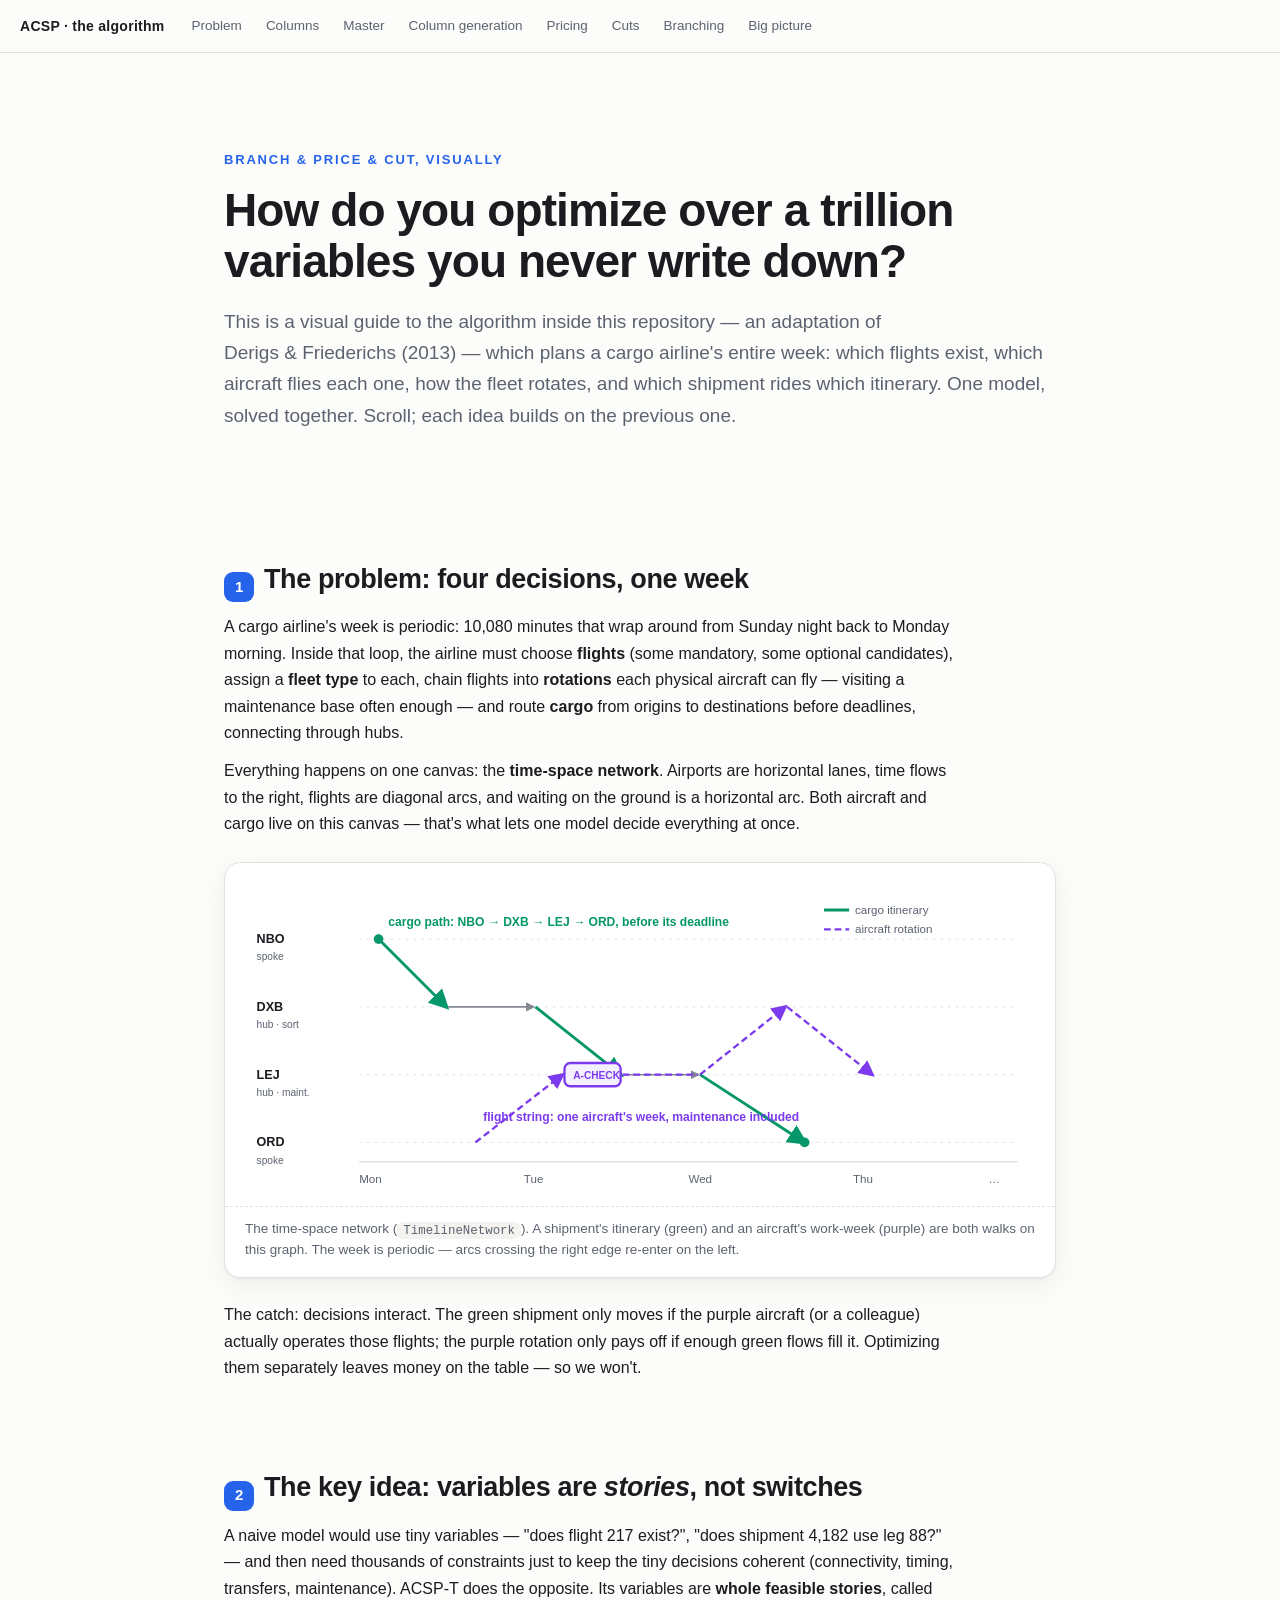
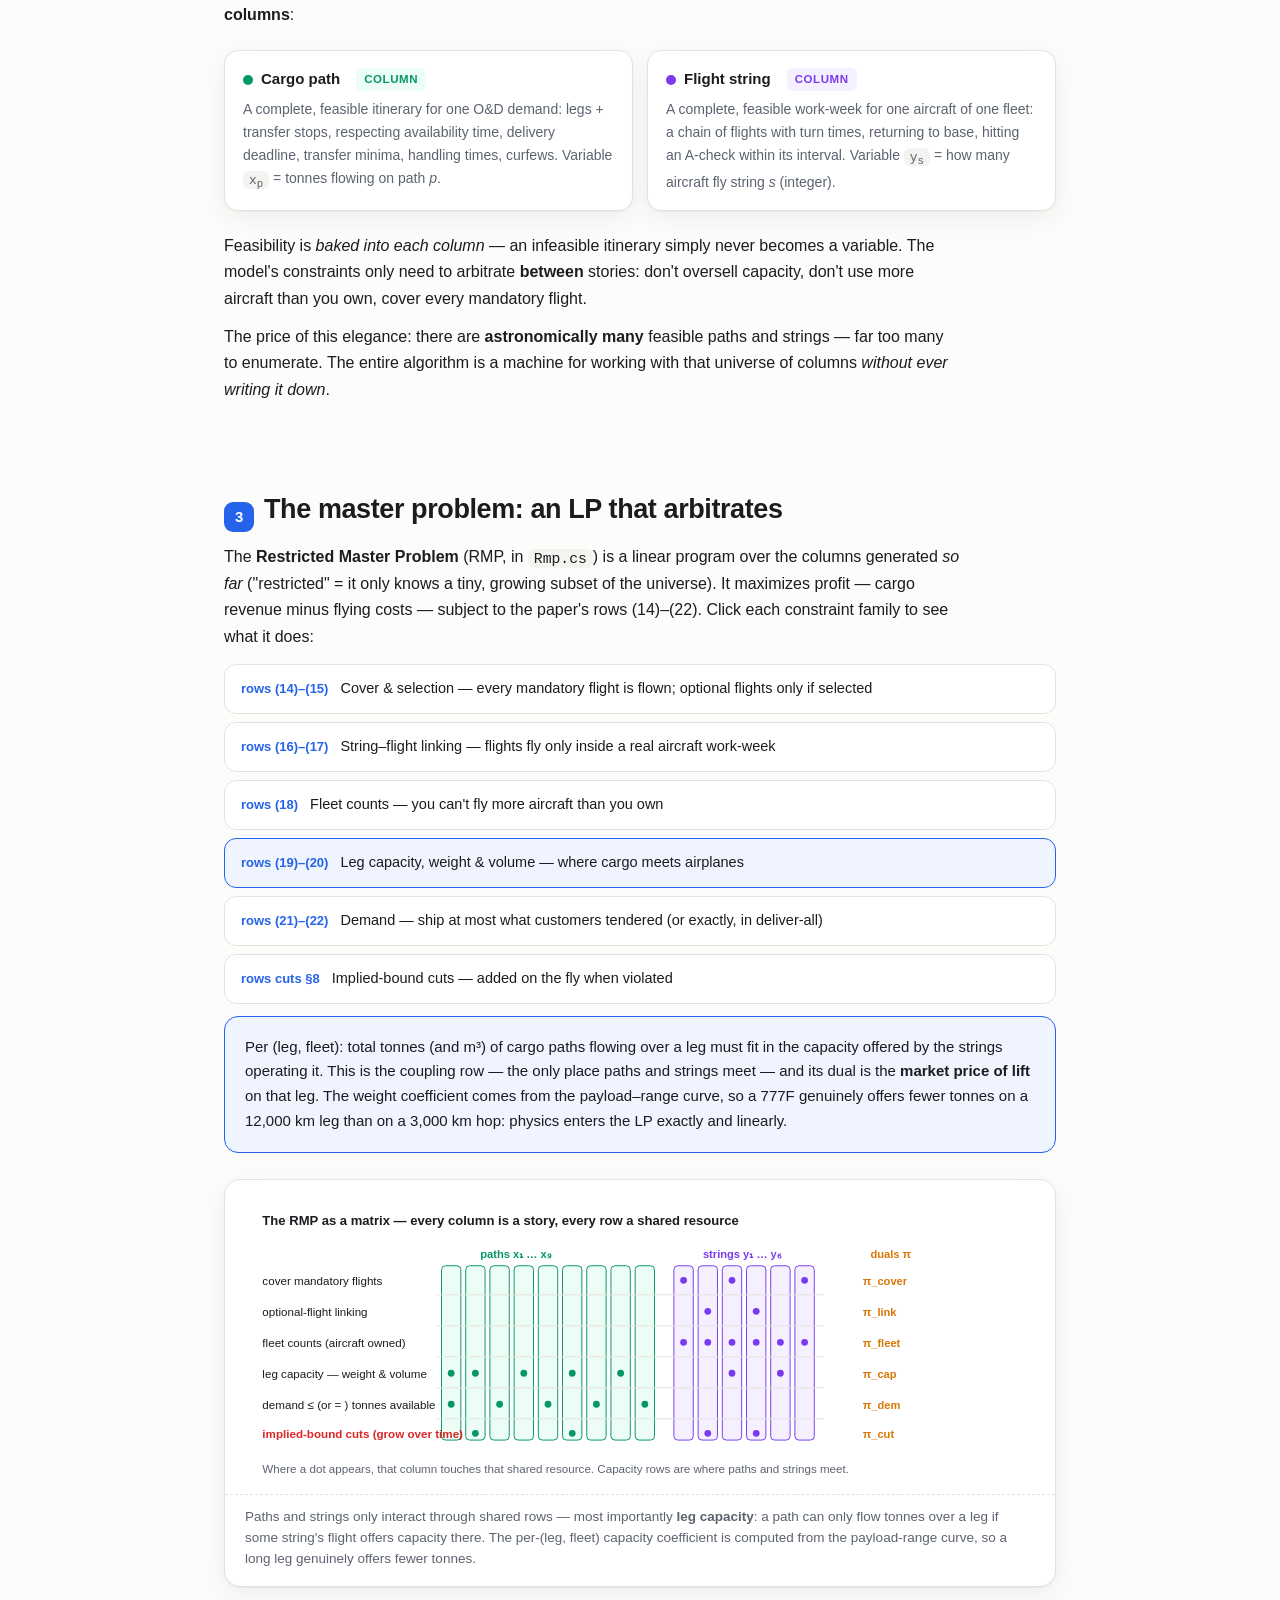
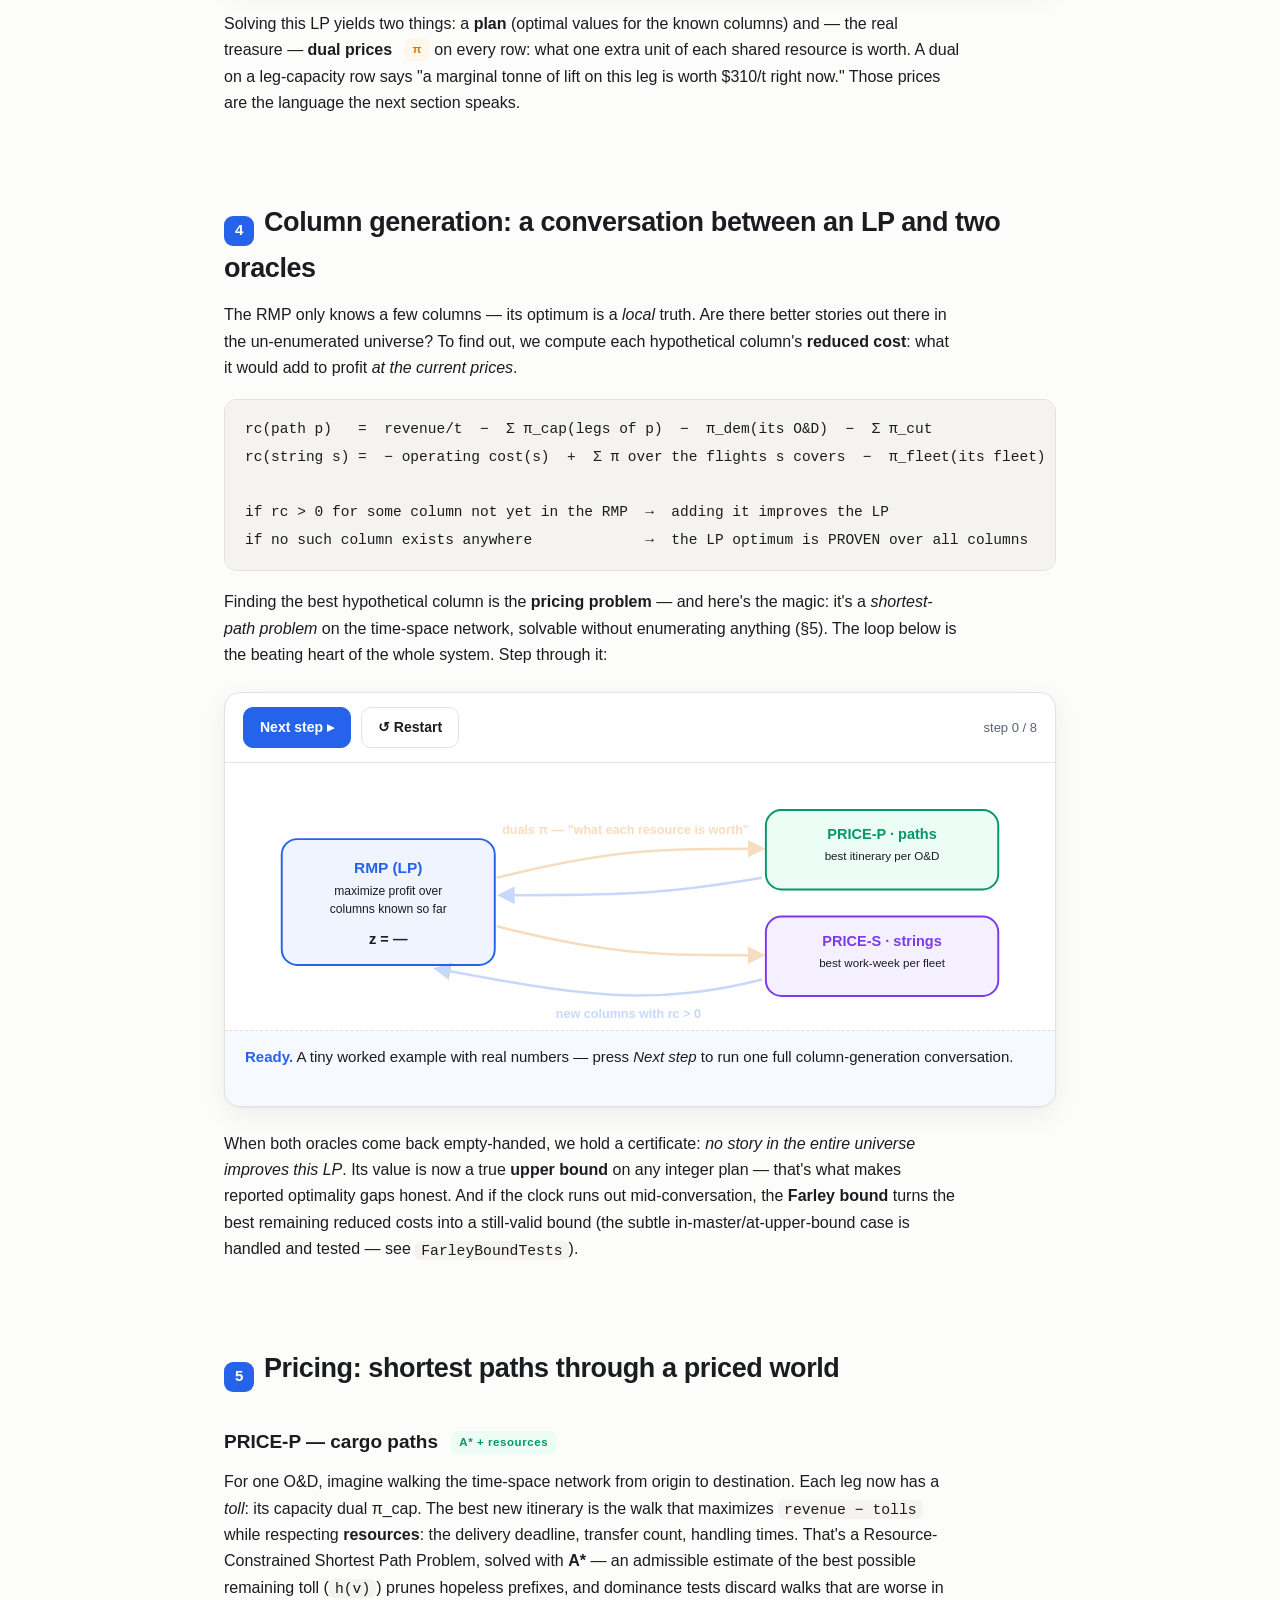
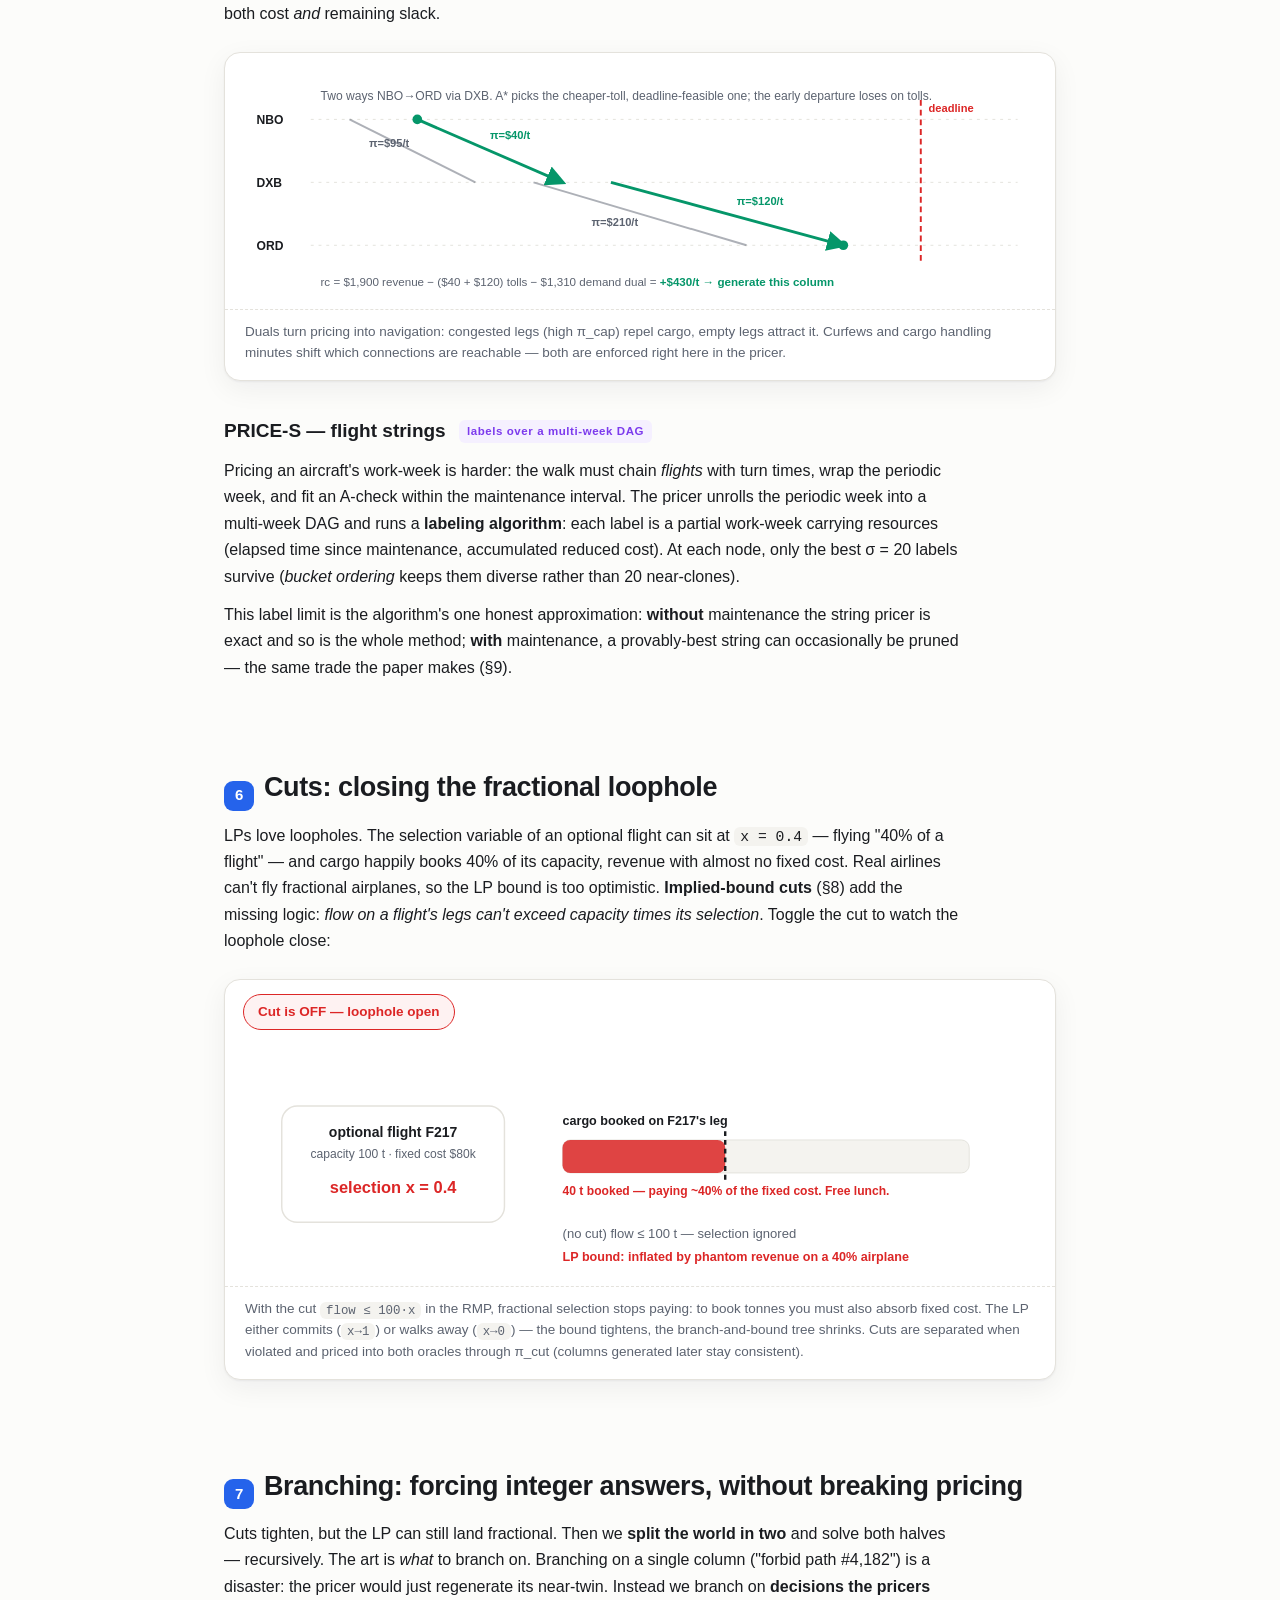
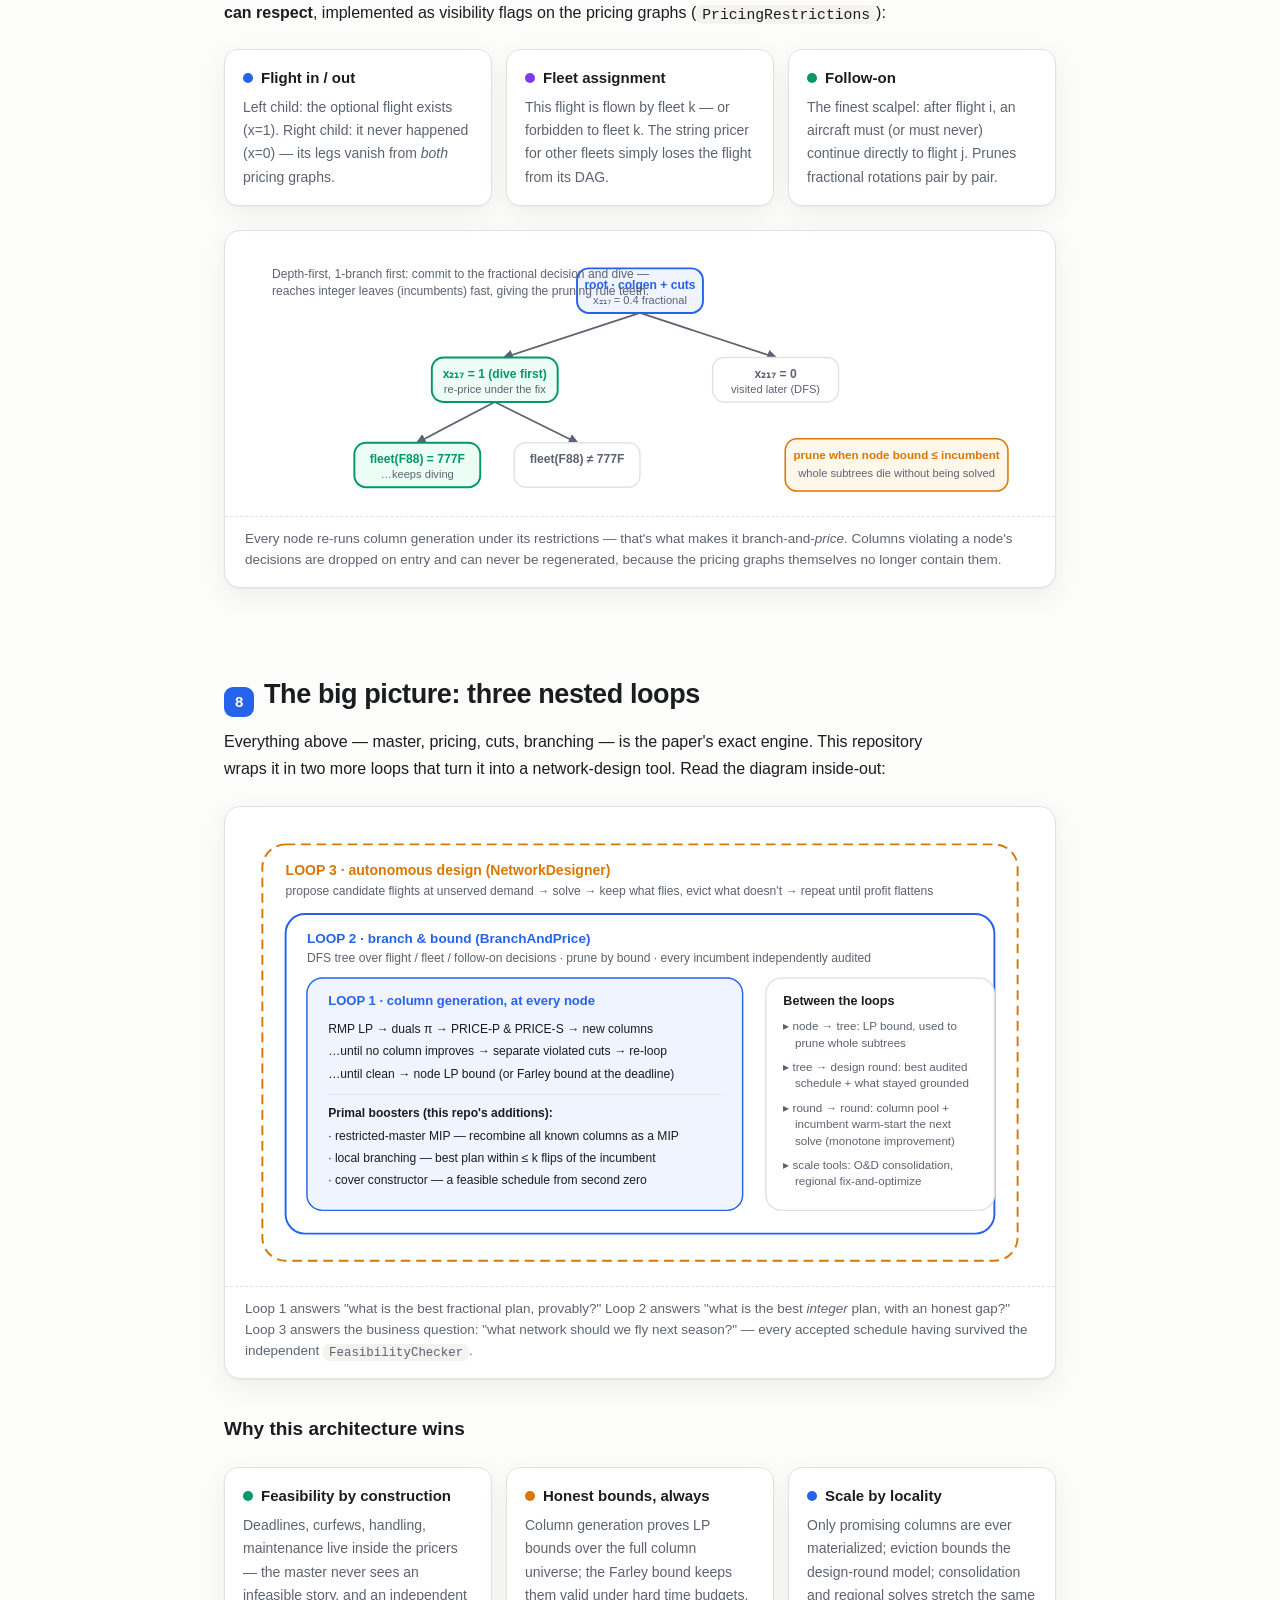
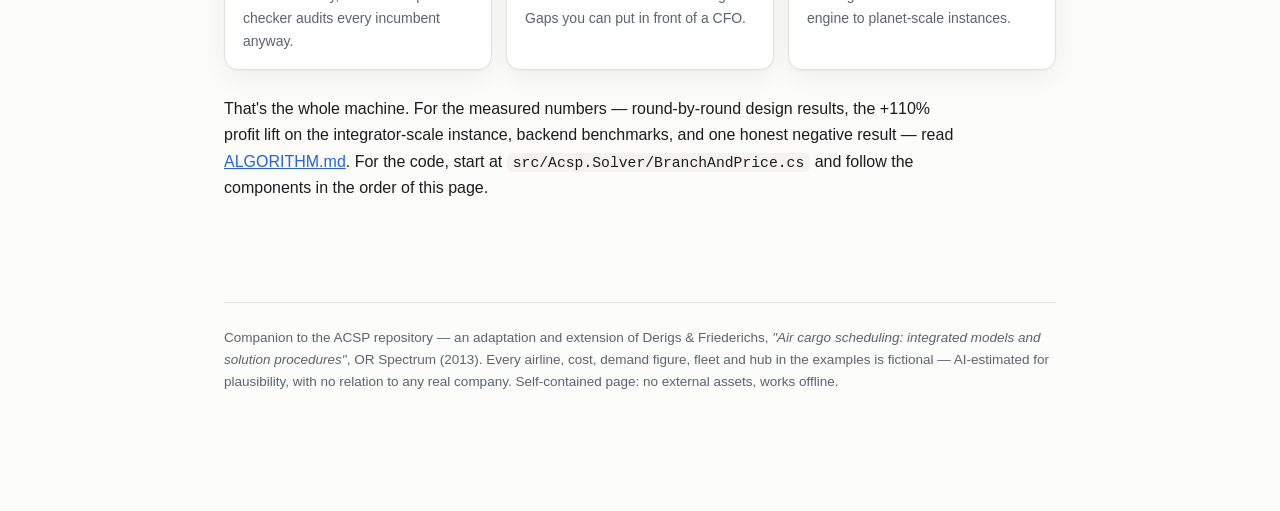
==== commit 601f5bdb: "De-brand airline archetypes: fictional GI/RLA codes; state that all data is fictional and AI-estimat" ====
--- a/docs/branch-and-price.html
+++ b/docs/branch-and-price.html
@@ -810,7 +810,7 @@
 
   <p style="margin-top:26px">
     That's the whole machine. For the measured numbers — round-by-round design results, the
-    +110% GI-scale profit lift, backend benchmarks, and one honest negative result — read
+    +110% profit lift on the integrator-scale instance, backend benchmarks, and one honest negative result — read
     <a href="../ALGORITHM.md">ALGORITHM.md</a>. For the code, start at
     <span class="mono">src/Acsp.Solver/BranchAndPrice.cs</span> and follow the components in the
     order of this page.
@@ -820,7 +820,9 @@
 <footer>
   Companion to the ACSP repository — an adaptation and extension of Derigs &amp; Friederichs,
   <em>"Air cargo scheduling: integrated models and solution procedures"</em>, OR Spectrum (2013).
-  Self-contained page: no external assets, works offline.
+  Every airline, cost, demand figure, fleet and hub in the examples is fictional — AI-estimated
+  for plausibility, with no relation to any real company. Self-contained page: no external
+  assets, works offline.
 </footer>
 
 </main>
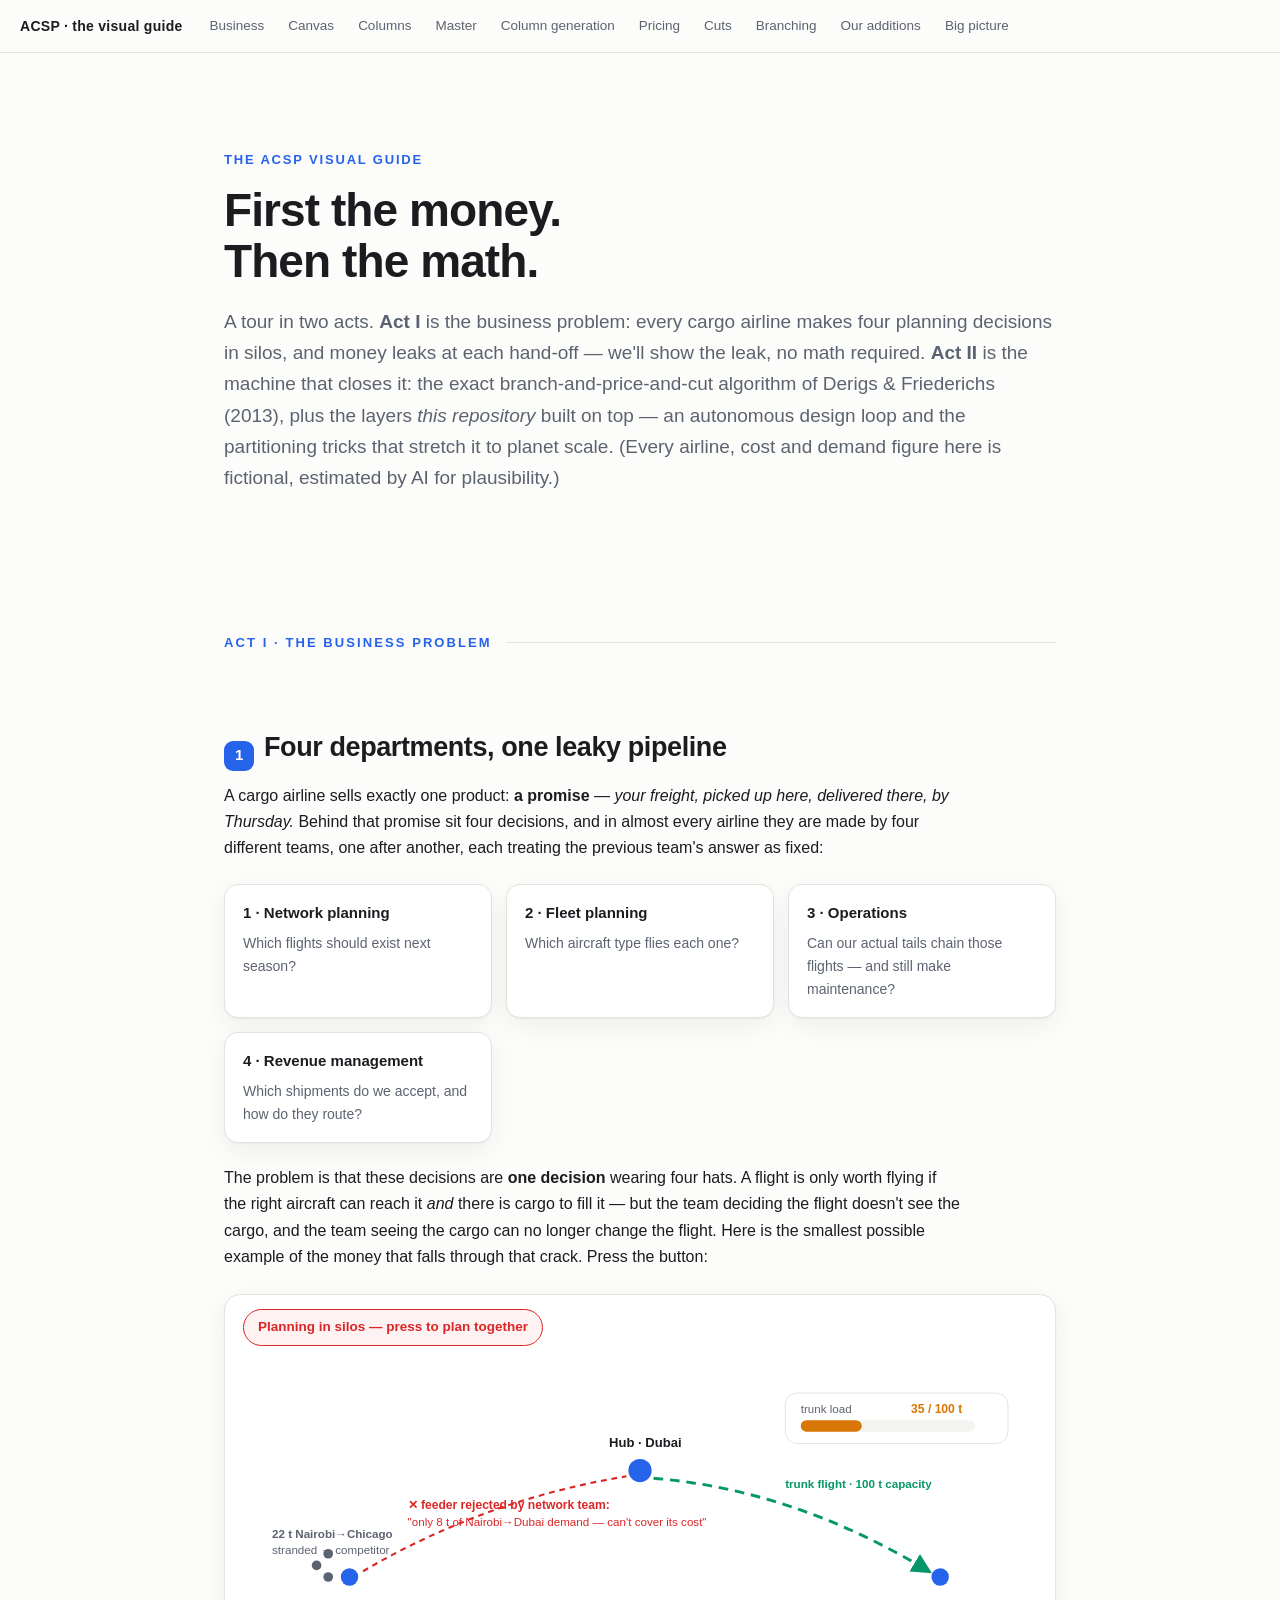
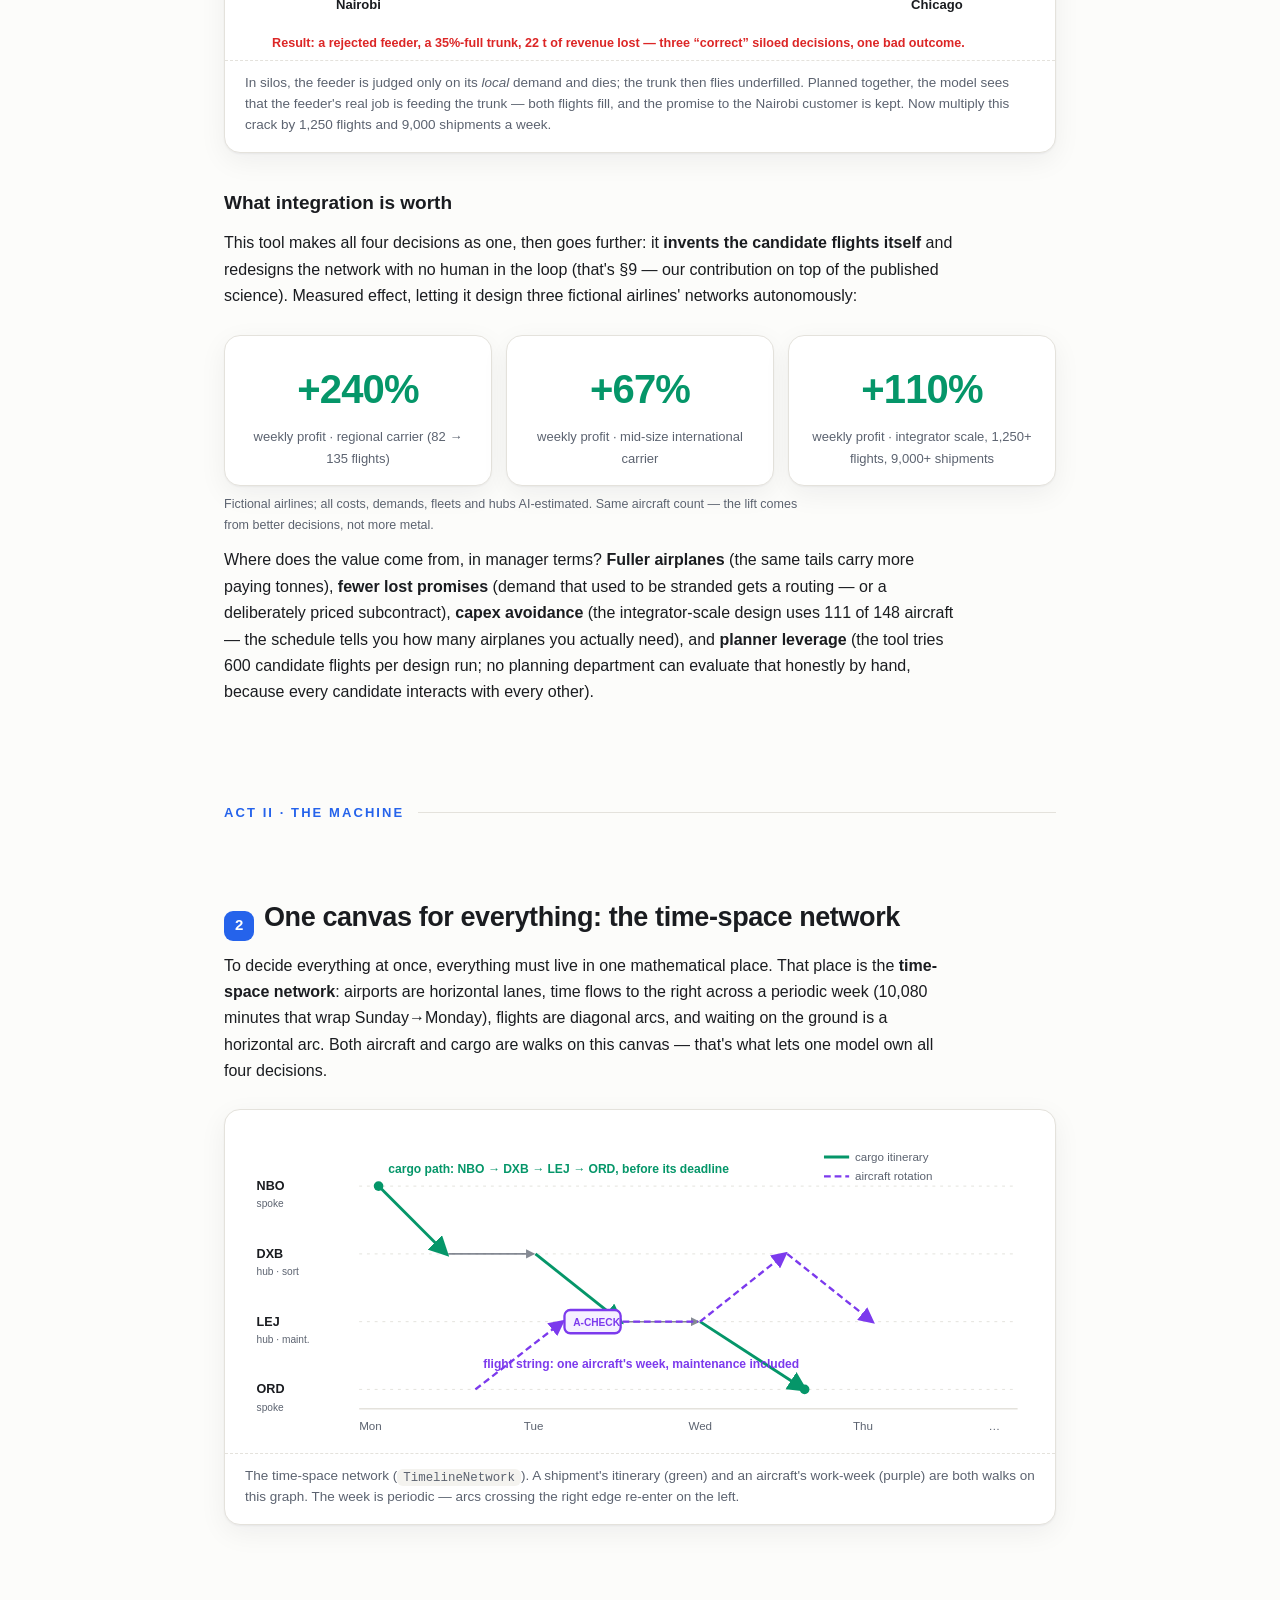
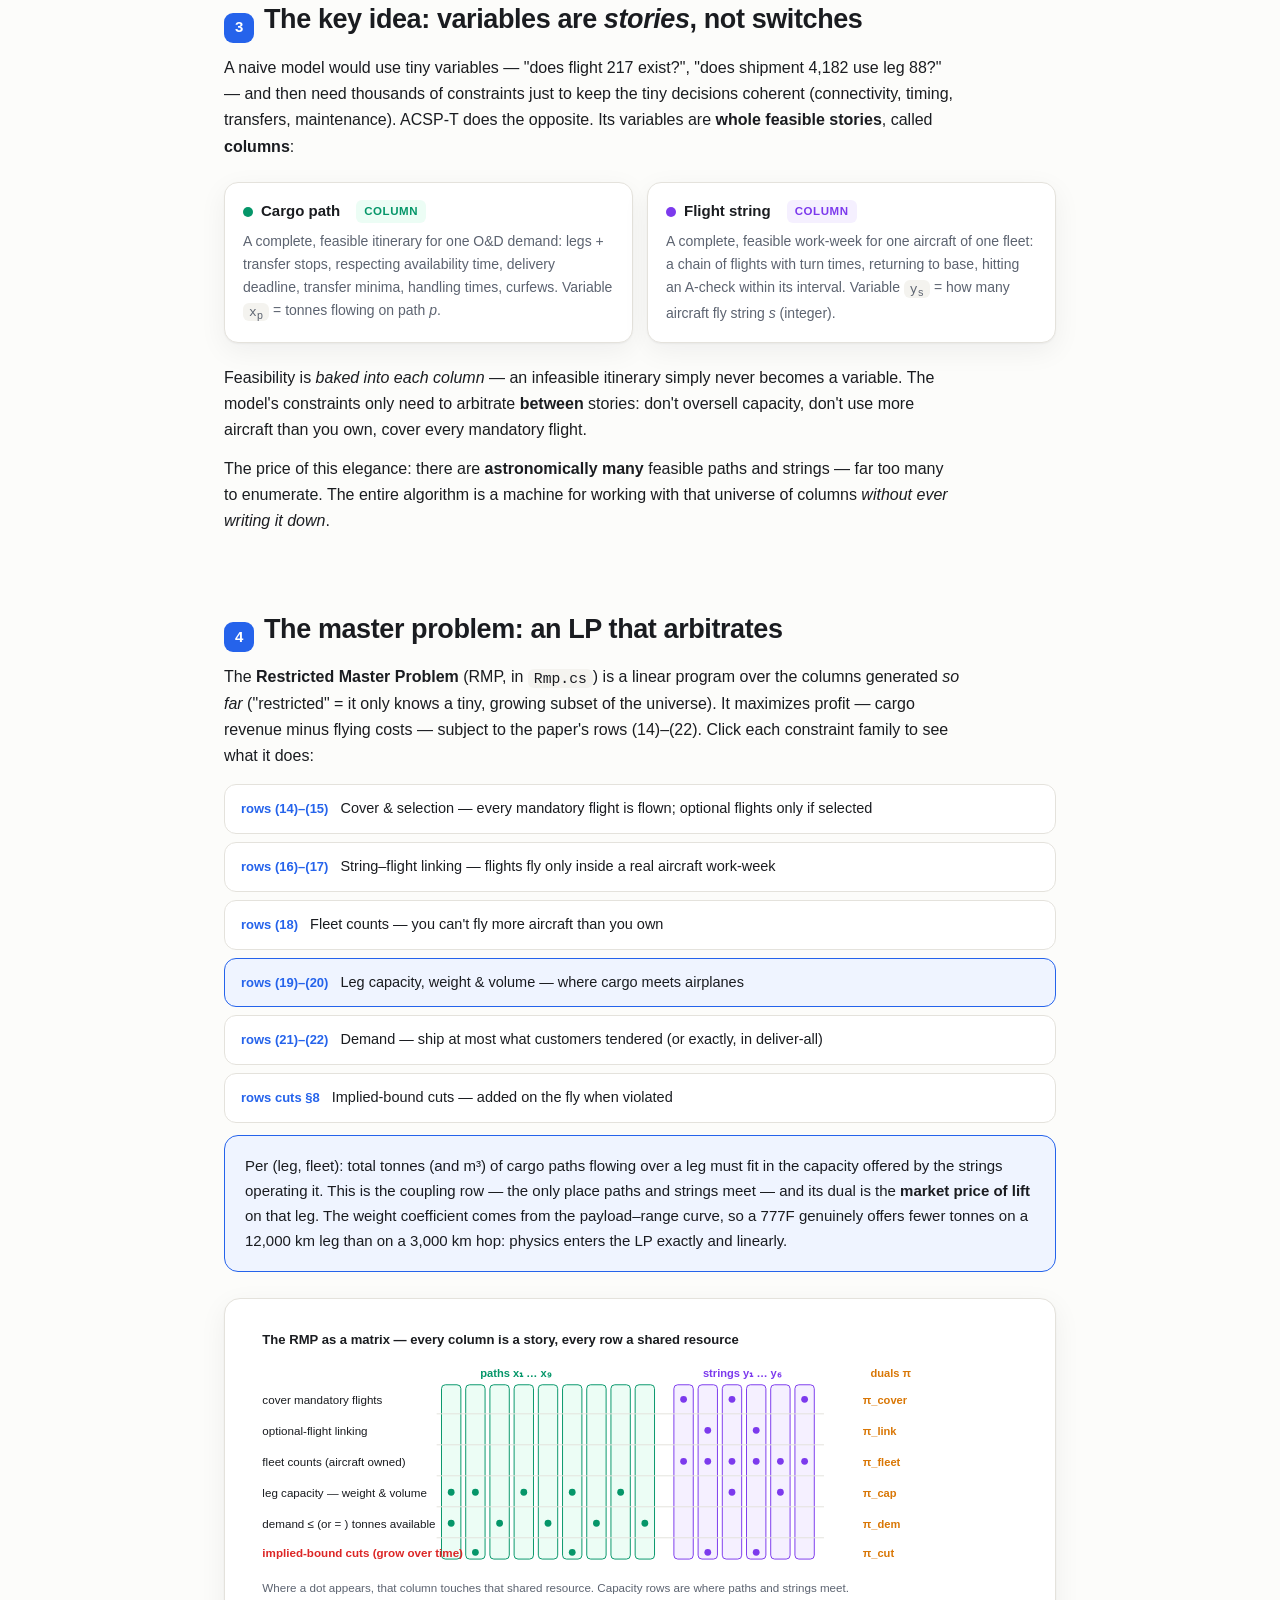
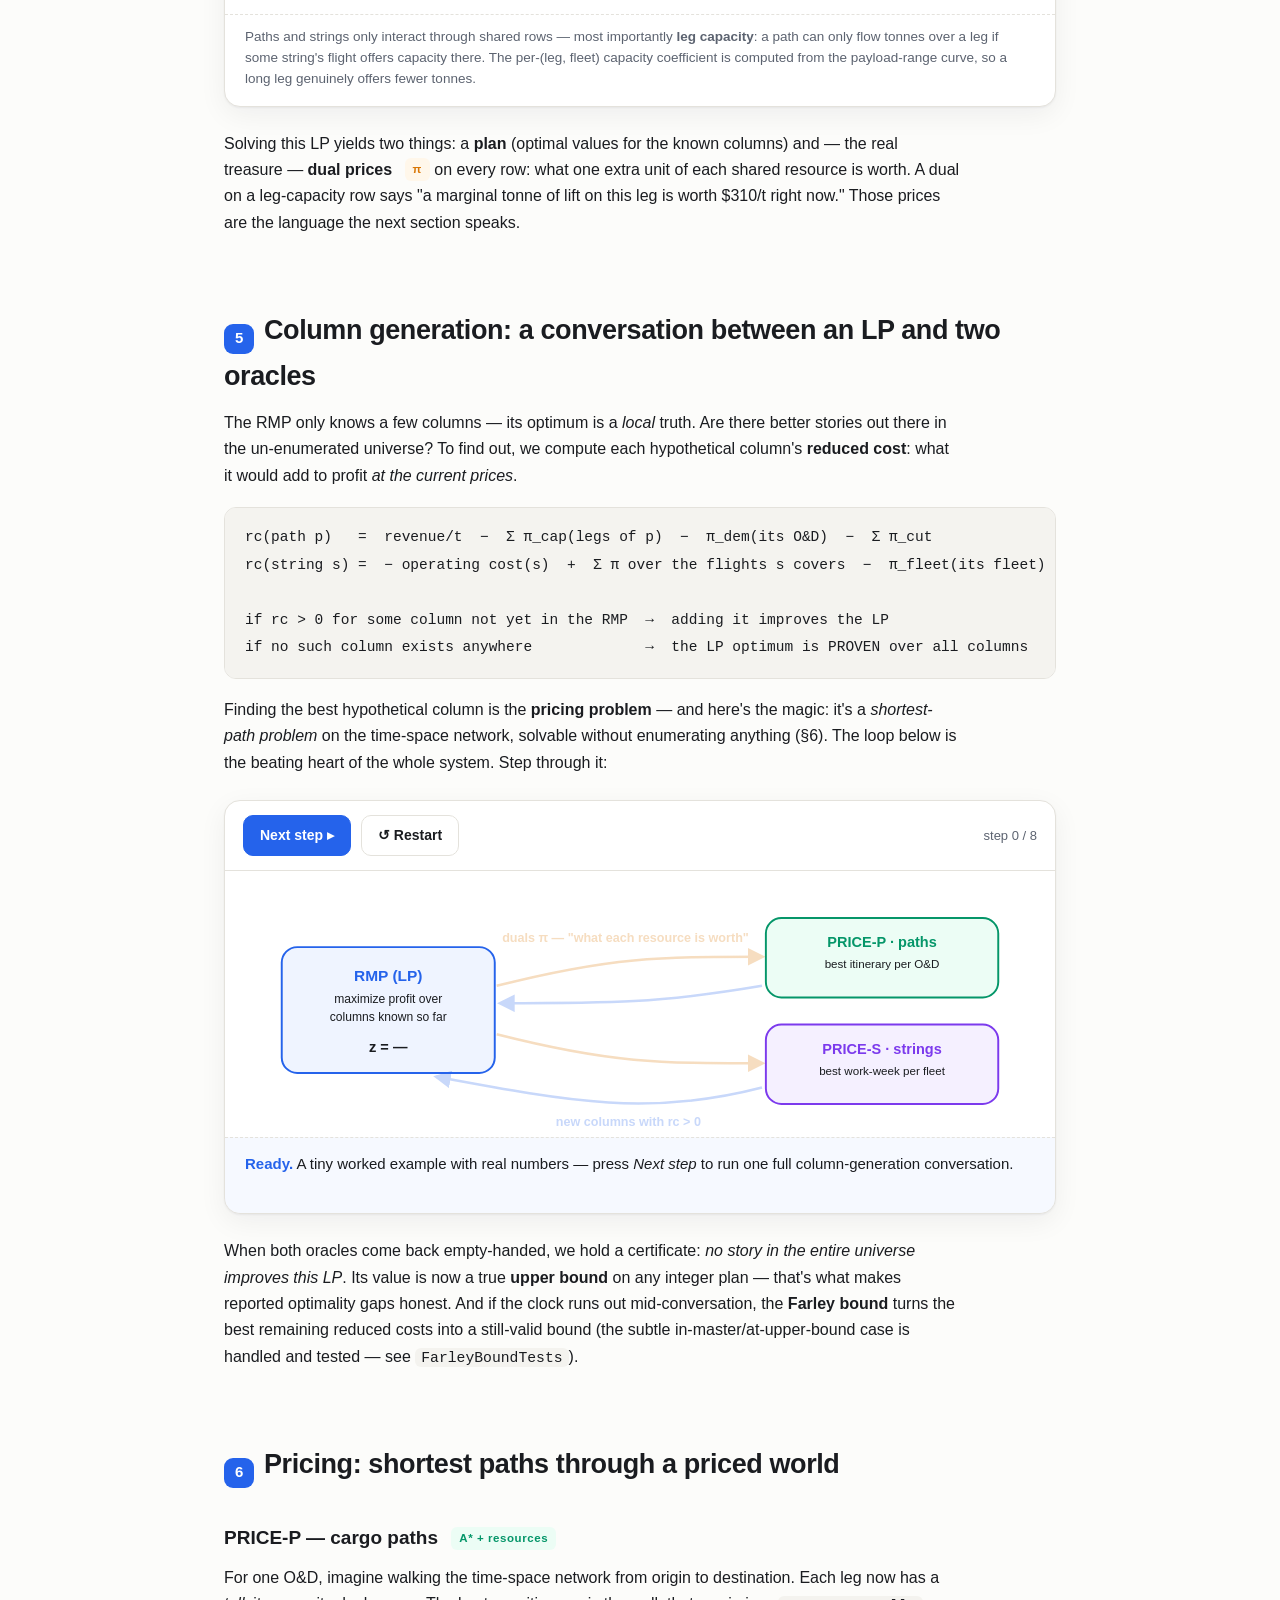
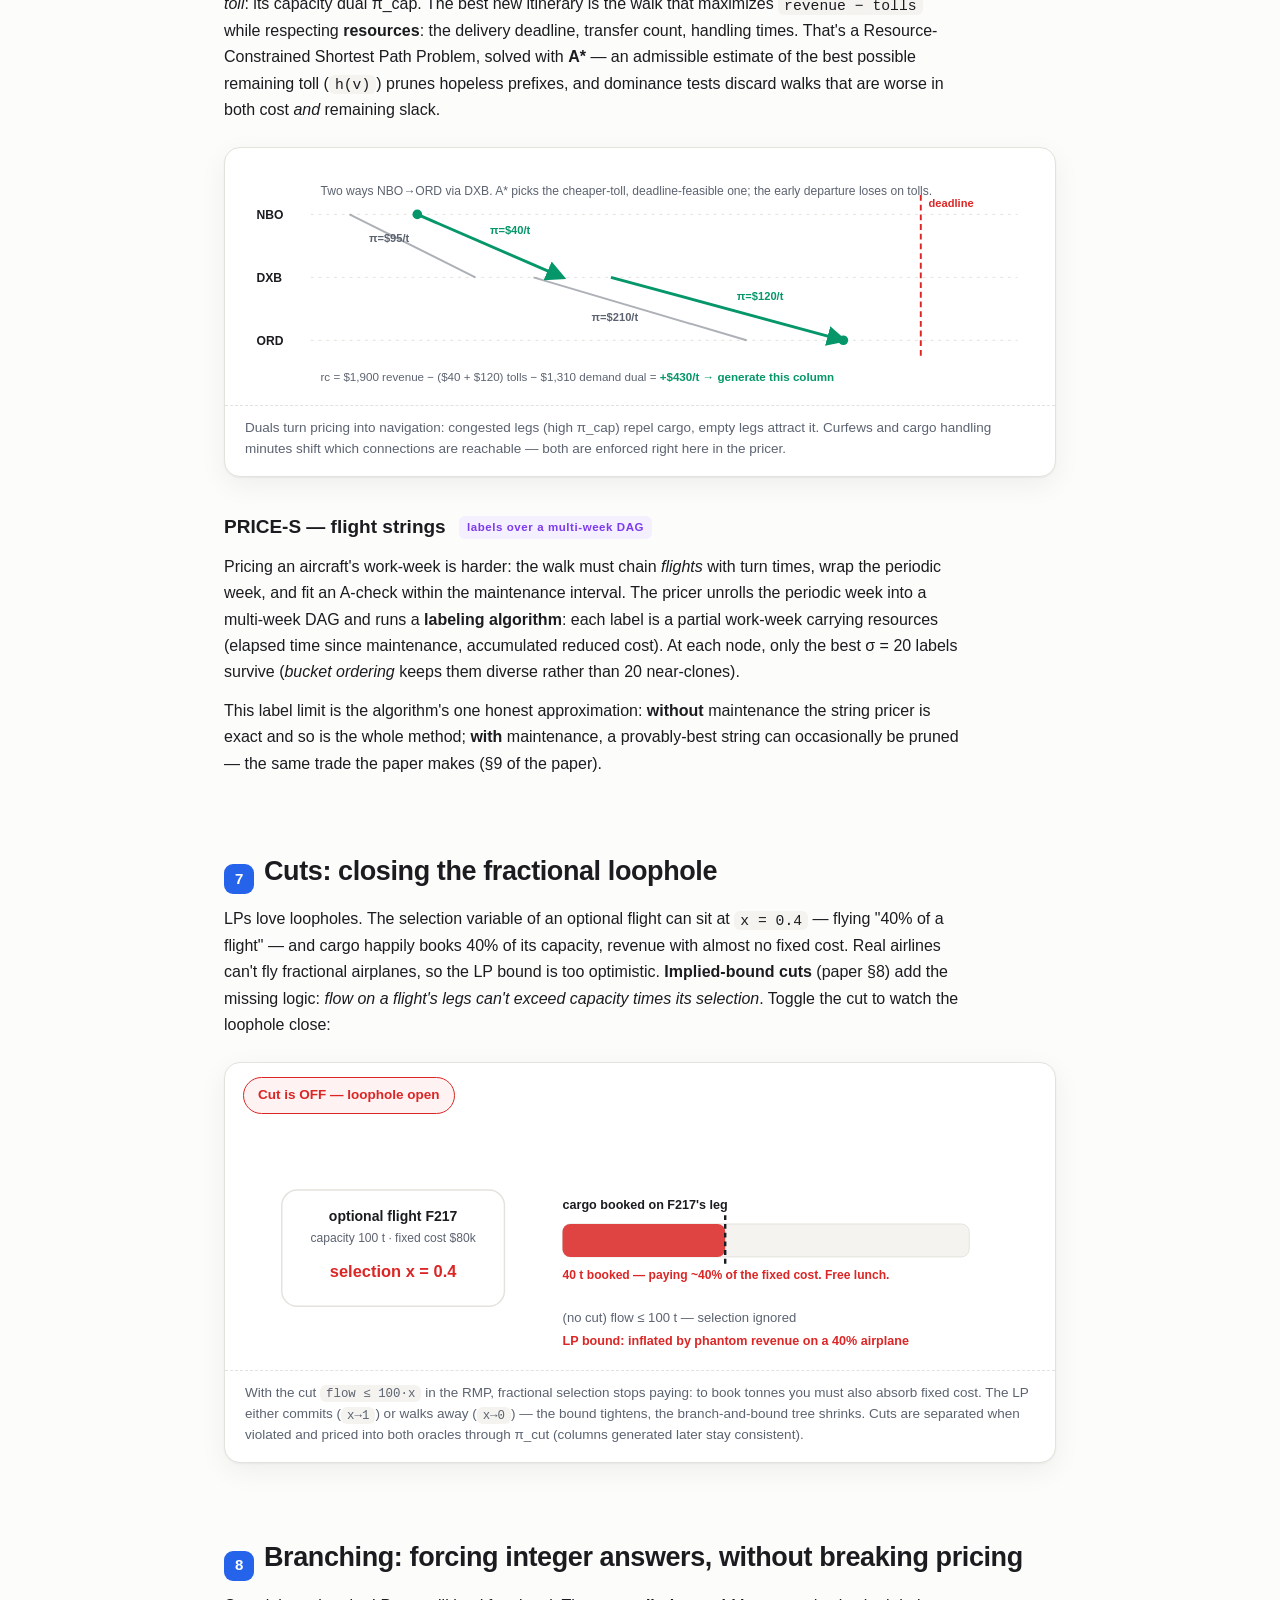
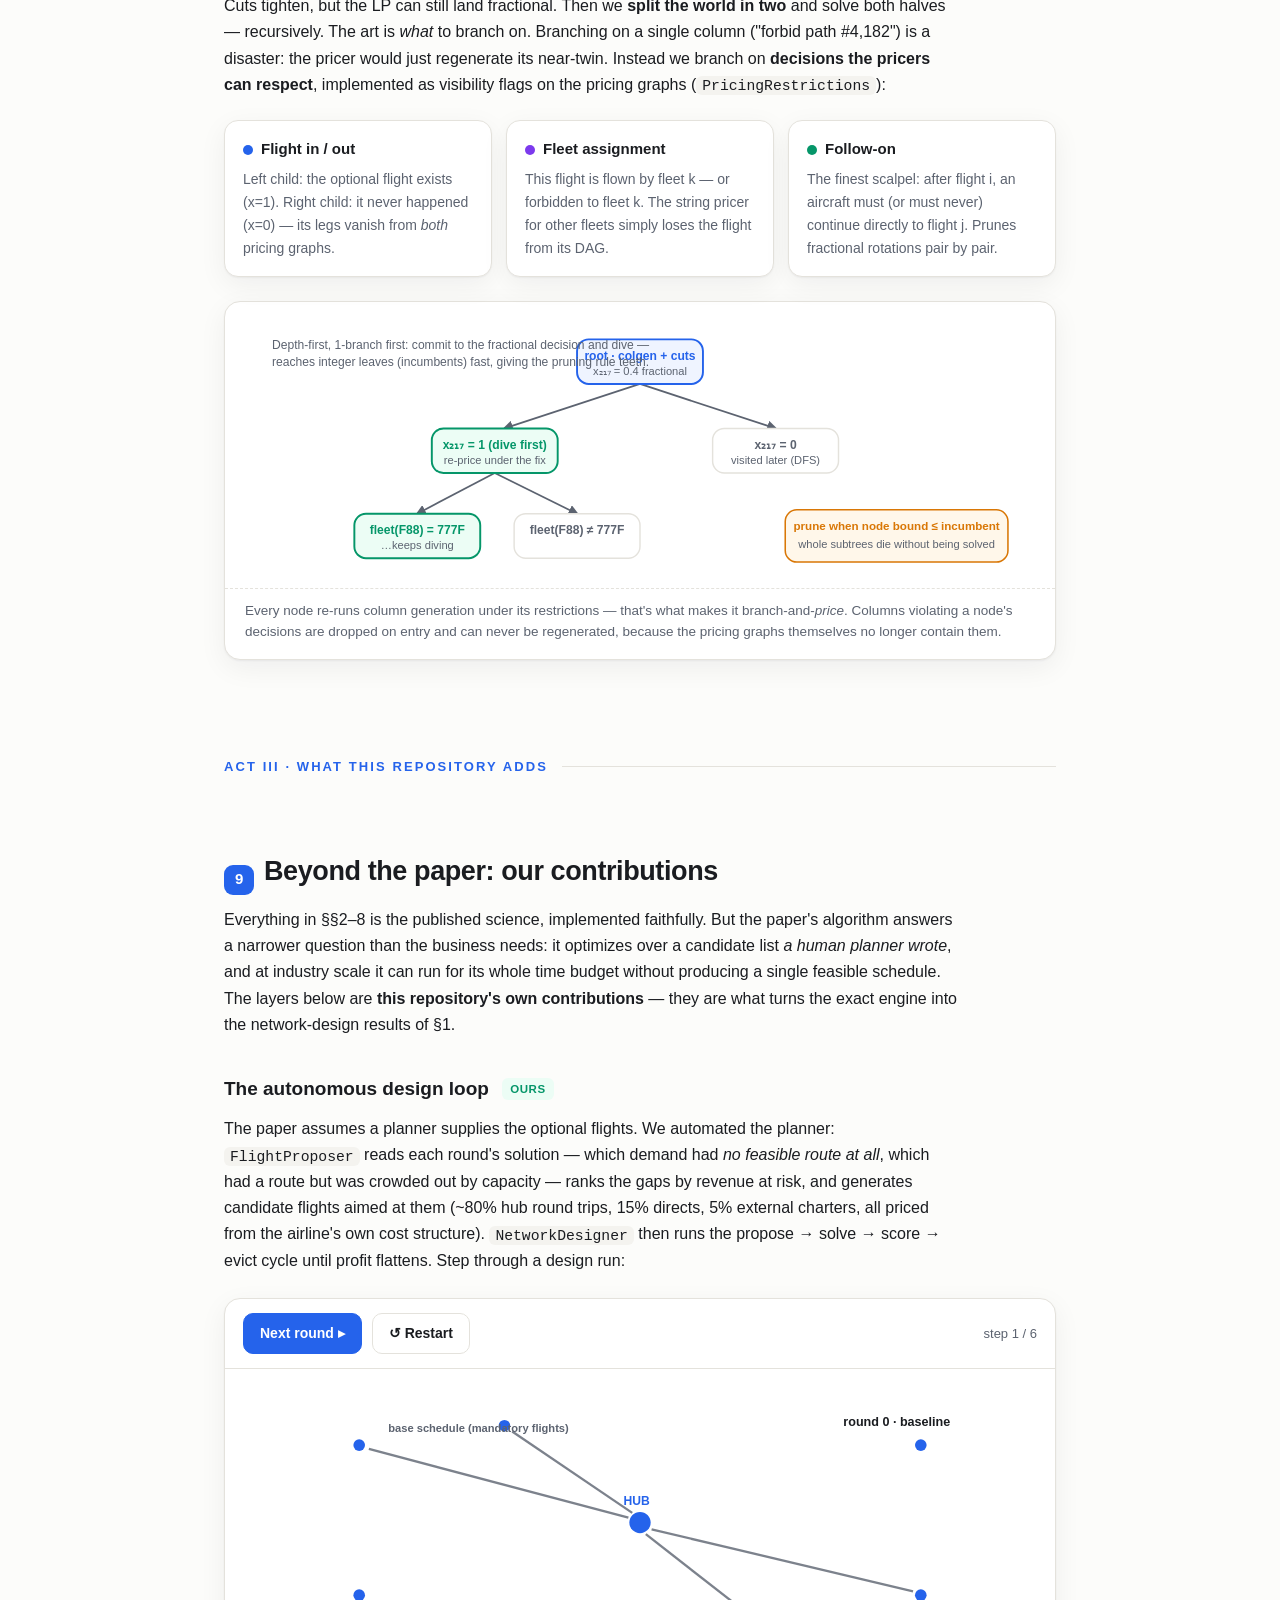
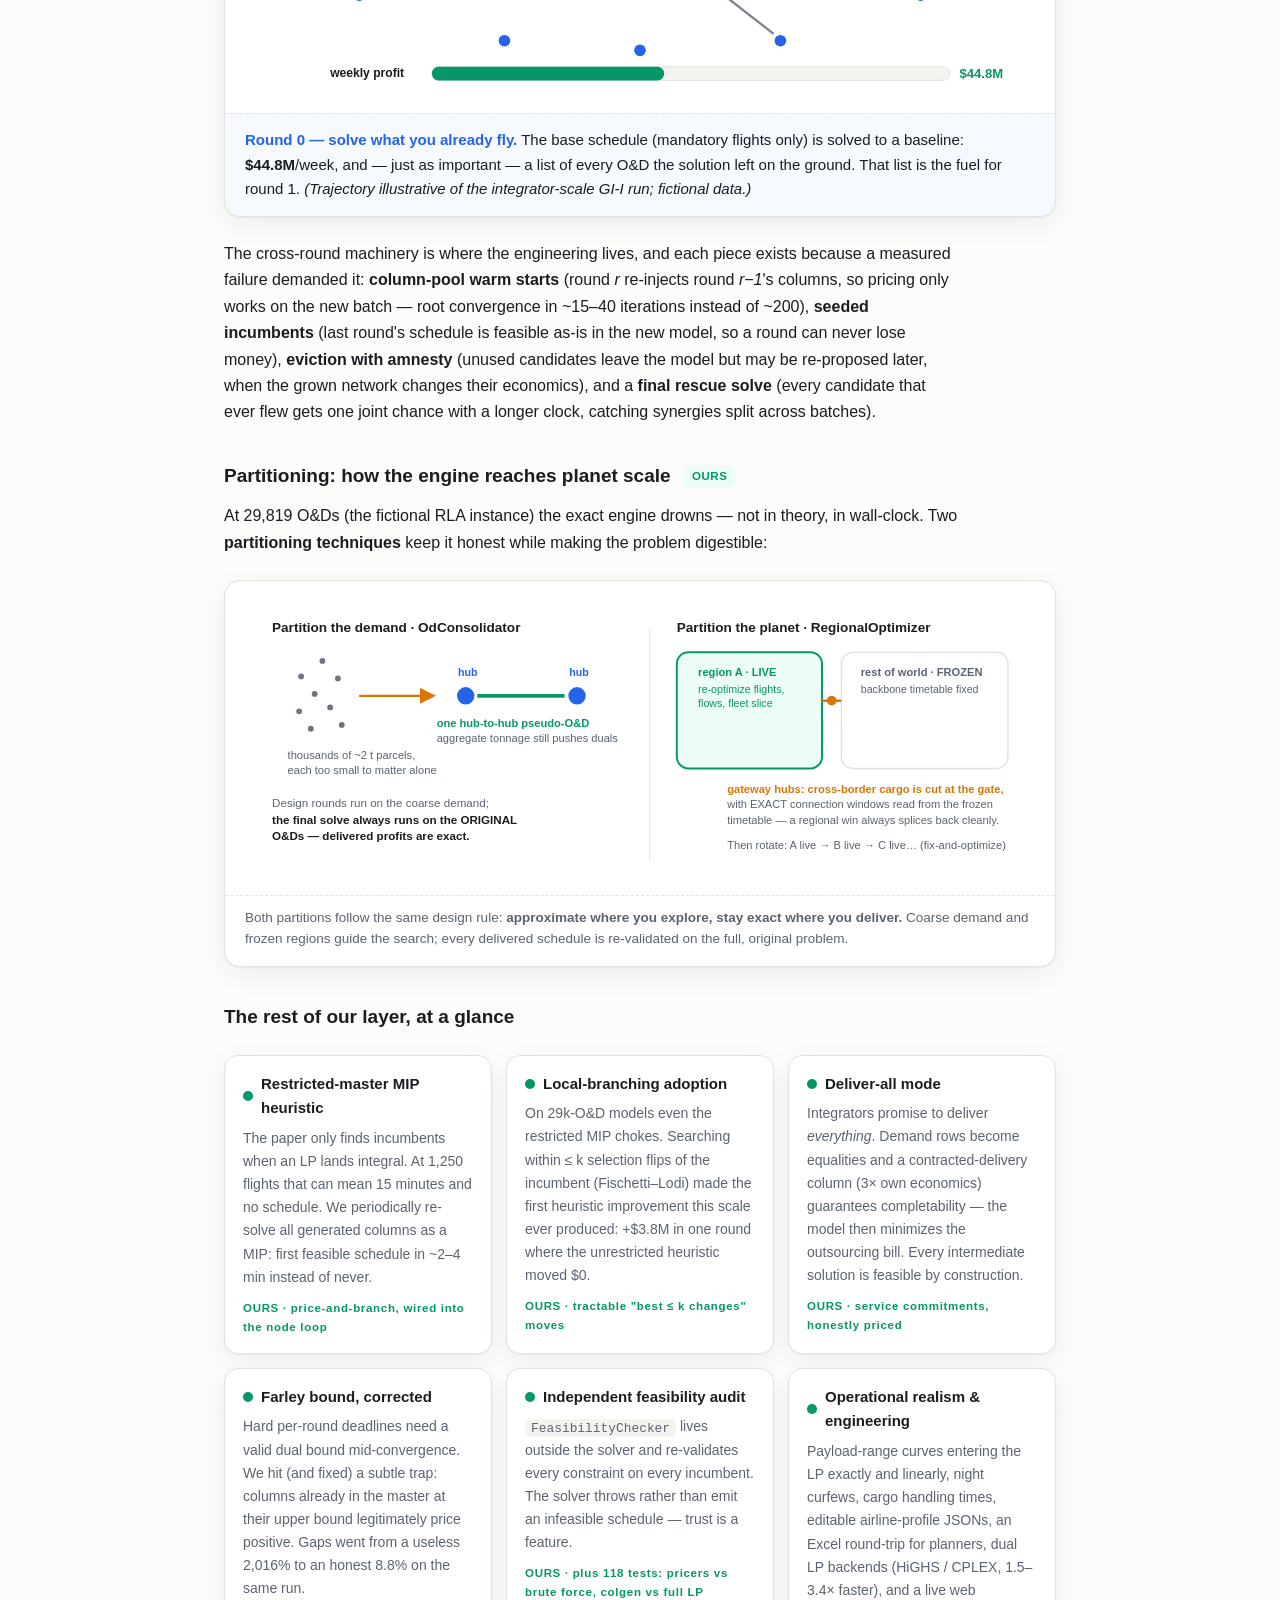
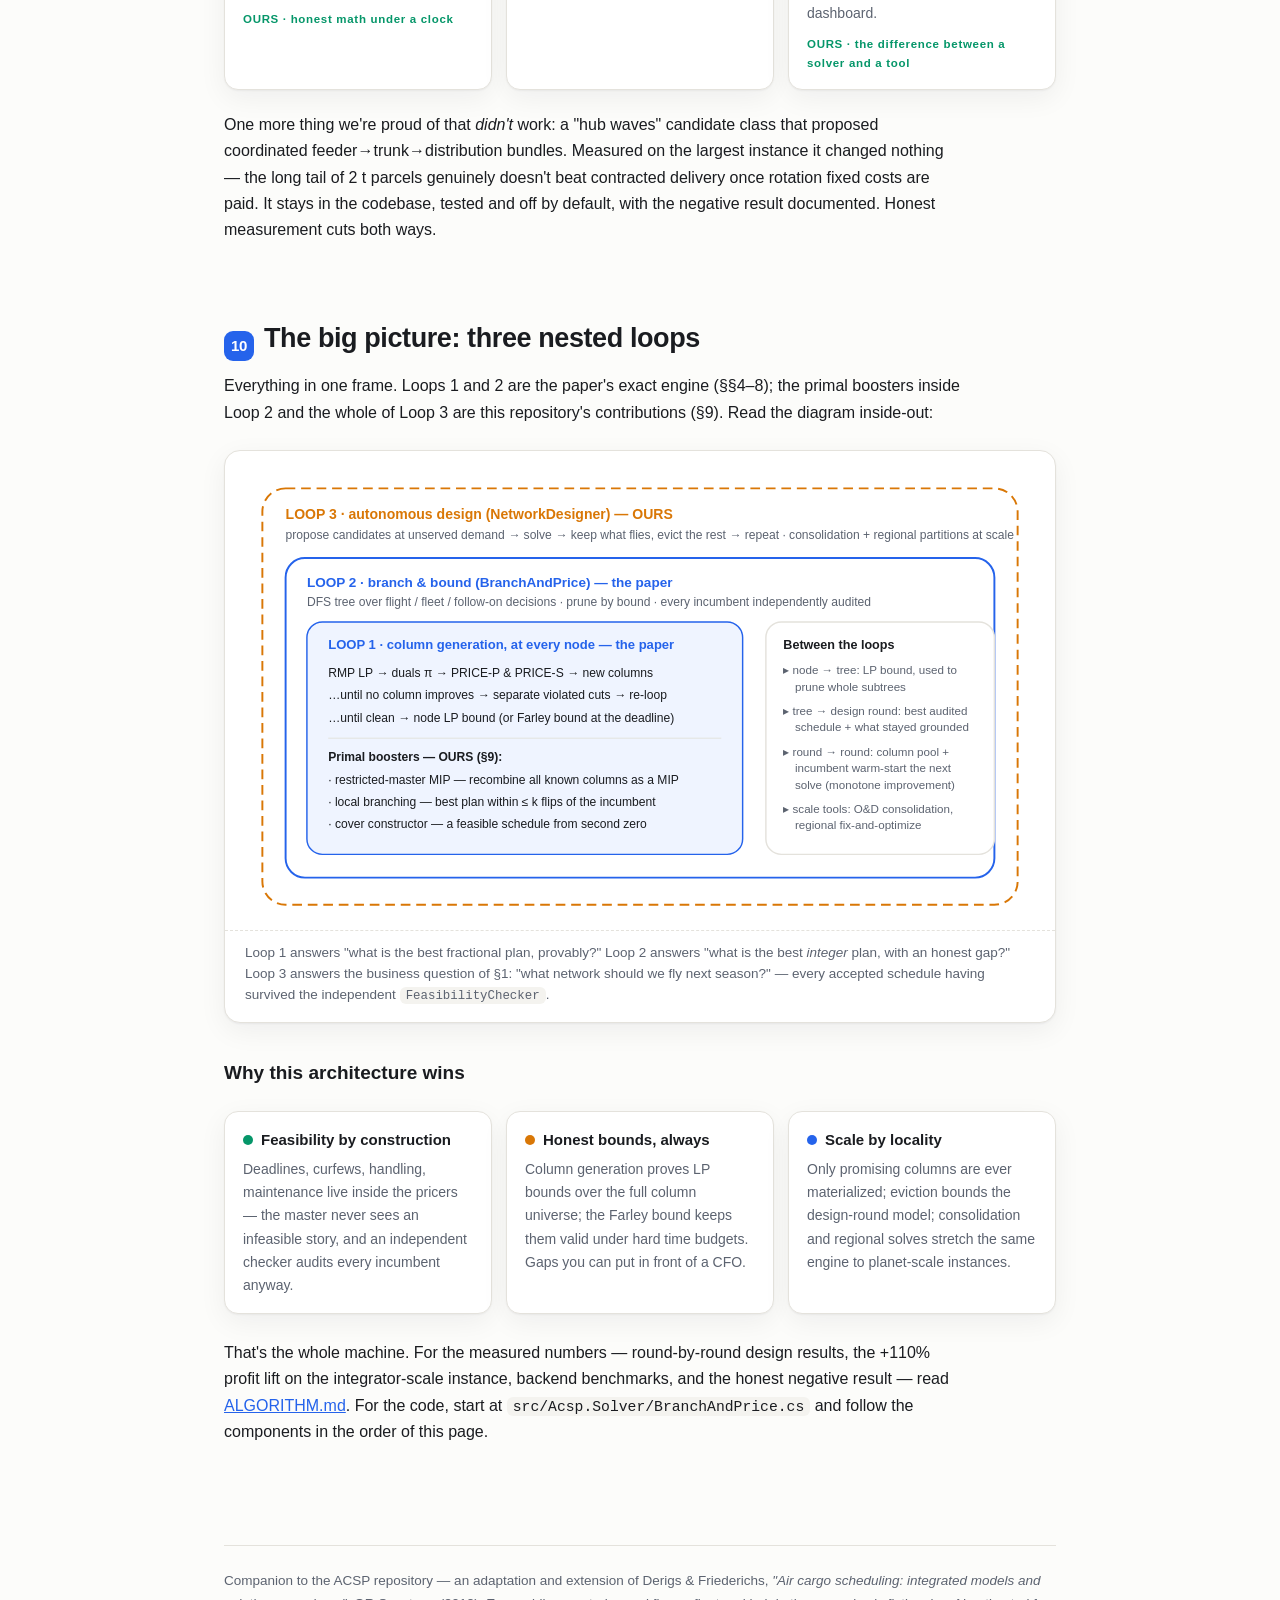
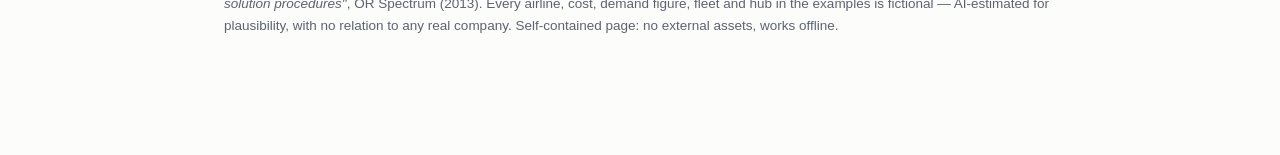
==== commit 97128924: "Explainer restructure: business problem first, full credit to our contributions Three acts now. Act " ====
--- a/docs/branch-and-price.html
+++ b/docs/branch-and-price.html
@@ -74,7 +74,13 @@
   }
   h1 { font-size: clamp(30px, 5.5vw, 46px); line-height: 1.12; letter-spacing: -.02em; font-weight: 800; }
   .lede { font-size: 19px; color: var(--muted); margin-top: 18px; max-width: 46em; }
-  section { margin-top: 84px; }
+  .actmark {
+    margin-top: 96px; display: flex; align-items: center; gap: 14px;
+    color: var(--accent); font-weight: 800; font-size: 13px;
+    text-transform: uppercase; letter-spacing: .16em;
+  }
+  .actmark::after { content: ""; flex: 1; height: 1px; background: var(--line); }
+  section { margin-top: 72px; }
   .secnum {
     display: inline-flex; align-items: center; justify-content: center;
     width: 30px; height: 30px; border-radius: 9px; margin-right: 10px;
@@ -84,7 +90,6 @@
   h2 { font-size: 27px; letter-spacing: -.015em; margin-bottom: 6px; }
   h3 { font-size: 19px; margin: 34px 0 8px; }
   p { margin: 12px 0; max-width: 46em; }
-  p.wide { max-width: none; }
   strong { font-weight: 650; }
   .figure {
     background: var(--panel); border: 1px solid var(--line); border-radius: 16px;
@@ -104,11 +109,10 @@
   }
   .card h4 { font-size: 15px; margin-bottom: 6px; display: flex; align-items: center; gap: 8px; }
   .card p { font-size: 14px; color: var(--muted); margin: 0; }
+  .card .who { display:block; margin-top: 10px; font-size: 11.5px; font-weight: 700; letter-spacing: .06em; }
+  .who.ours  { color: var(--path); }
+  .who.paper { color: var(--accent); }
   .dot { width: 10px; height: 10px; border-radius: 99px; display: inline-block; flex: none; }
-  .term {
-    border-bottom: 2px dotted var(--accent); cursor: help; position: relative;
-    font-weight: 600;
-  }
   code, .mono {
     font-family: ui-monospace, "SF Mono", SFMono-Regular, Menlo, Consolas, monospace;
     font-size: .92em; background: var(--code-bg); border-radius: 6px; padding: 1.5px 6px;
@@ -128,6 +132,18 @@
   .tag.dual   { background: var(--soft-dual);   color: var(--dual); }
   .tag.cut    { background: var(--soft-cut);    color: var(--cut); }
   .tag.accent { background: var(--soft-accent); color: var(--accent); }
+  /* stats */
+  .stats {
+    display: grid; grid-template-columns: repeat(auto-fit, minmax(180px, 1fr));
+    gap: 14px; margin: 26px 0 8px;
+  }
+  .stat {
+    border: 1px solid var(--line); border-radius: 16px; padding: 20px 20px 16px;
+    background: var(--panel); box-shadow: var(--shadow); text-align: center;
+  }
+  .stat .num { display: block; font-size: 40px; font-weight: 800; letter-spacing: -.02em; color: var(--path); font-variant-numeric: tabular-nums; }
+  .stat .lbl { display: block; margin-top: 4px; color: var(--muted); font-size: 13px; }
+  .statnote { color: var(--muted); font-size: 12.5px; margin-top: 4px; }
   /* constraint explorer */
   .rows { display: flex; flex-direction: column; gap: 8px; margin-top: 14px; }
   .rowbtn {
@@ -162,13 +178,9 @@
     background: color-mix(in srgb, var(--soft-accent) 55%, transparent); min-height: 76px;
   }
   .narr b.phase { color: var(--accent); }
-  table.duals { border-collapse: collapse; font-size: 13px; width: 100%; }
-  table.duals th, table.duals td { padding: 5px 10px; text-align: right; border-bottom: 1px solid var(--line); }
-  table.duals th { color: var(--muted); font-weight: 600; text-align: right; }
-  table.duals td:first-child, table.duals th:first-child { text-align: left; }
   .flash { animation: flash 1s ease; }
   @keyframes flash { 0% { background: var(--soft-dual); } 100% { background: transparent; } }
-  .toggle-wrap { display: flex; gap: 8px; padding: 14px 18px 0; }
+  .toggle-wrap { display: flex; gap: 8px; padding: 14px 18px 0; flex-wrap: wrap; }
   .toggle-wrap button {
     font: inherit; font-size: 13.5px; font-weight: 600; cursor: pointer;
     border-radius: 99px; padding: 6px 14px; border: 1px solid var(--line);
@@ -176,6 +188,21 @@
   }
   .toggle-wrap button.on { background: var(--soft-cut); border-color: var(--cut); color: var(--cut); }
   .toggle-wrap button.on.fixed { background: var(--soft-path); border-color: var(--path); color: var(--path); }
+  /* animated flight arcs */
+  .flow { stroke-dasharray: 10 7; animation: flow 1.1s linear infinite; }
+  @keyframes flow { to { stroke-dashoffset: -17; } }
+  @media (prefers-reduced-motion: reduce) {
+    .flow { animation: none; }
+    html { scroll-behavior: auto; }
+  }
+  /* design-loop arc states (JS drives the class) */
+  .cand    { stroke: var(--dual); stroke-width: 2.2; stroke-dasharray: 6 5; opacity: 1; transition: opacity .5s, stroke .5s; }
+  .adopted { stroke: var(--path); stroke-width: 3.2; stroke-dasharray: none; opacity: 1; transition: opacity .5s, stroke .5s; }
+  .evicted { stroke: var(--muted); stroke-width: 1.6; stroke-dasharray: 2 5; opacity: .18; transition: opacity .5s, stroke .5s; }
+  .hidden  { opacity: 0; transition: opacity .5s; }
+  #dsBar   { transition: width .8s cubic-bezier(.2,.8,.2,1); }
+  /* silo demo transitions */
+  #siloSvg [data-anim] { transition: opacity .55s; }
   footer { margin-top: 100px; color: var(--muted); font-size: 13.5px; border-top: 1px solid var(--line); padding-top: 24px; }
   a { color: var(--accent); }
 </style>
@@ -183,47 +210,161 @@
 <body>
 
 <nav>
-  <span class="brand">ACSP · the algorithm</span>
-  <a href="#problem">Problem</a>
+  <span class="brand">ACSP · the visual guide</span>
+  <a href="#value">Business</a>
+  <a href="#canvas">Canvas</a>
   <a href="#columns">Columns</a>
   <a href="#master">Master</a>
   <a href="#colgen">Column generation</a>
   <a href="#pricing">Pricing</a>
   <a href="#cuts">Cuts</a>
   <a href="#branching">Branching</a>
+  <a href="#ours">Our additions</a>
   <a href="#bigpicture">Big picture</a>
 </nav>
 
 <main>
 
 <header class="hero">
-  <div class="kicker">Branch &amp; Price &amp; Cut, visually</div>
-  <h1>How do you optimize over a trillion variables you never write down?</h1>
+  <div class="kicker">The ACSP visual guide</div>
+  <h1>First the money.<br>Then the math.</h1>
   <p class="lede">
-    This is a visual guide to the algorithm inside this repository — an adaptation of
-    Derigs&nbsp;&amp;&nbsp;Friederichs (2013) — which plans a cargo airline's entire week:
-    which flights exist, which aircraft flies each one, how the fleet rotates, and which
-    shipment rides which itinerary. One model, solved together. Scroll; each idea builds
-    on the previous one.
+    A tour in two acts. <strong>Act I</strong> is the business problem: every cargo airline
+    makes four planning decisions in silos, and money leaks at each hand-off — we'll show the
+    leak, no math required. <strong>Act II</strong> is the machine that closes it: the exact
+    branch-and-price-and-cut algorithm of Derigs&nbsp;&amp;&nbsp;Friederichs (2013), plus the
+    layers <em>this repository</em> built on top — an autonomous design loop and the
+    partitioning tricks that stretch it to planet scale. (Every airline, cost and demand
+    figure here is fictional, estimated by AI for plausibility.)
   </p>
 </header>
 
-<!-- ============================================================ 1. PROBLEM -->
-<section id="problem">
-  <h2><span class="secnum">1</span>The problem: four decisions, one week</h2>
-  <p>
-    A cargo airline's week is periodic: 10,080 minutes that wrap around from Sunday night
-    back to Monday morning. Inside that loop, the airline must choose <strong>flights</strong>
-    (some mandatory, some optional candidates), assign a <strong>fleet type</strong> to each,
-    chain flights into <strong>rotations</strong> each physical aircraft can fly — visiting a
-    maintenance base often enough — and route <strong>cargo</strong> from origins to
-    destinations before deadlines, connecting through hubs.
-  </p>
-  <p>
-    Everything happens on one canvas: the <strong>time-space network</strong>. Airports are
-    horizontal lanes, time flows to the right, flights are diagonal arcs, and waiting on the
-    ground is a horizontal arc. Both aircraft and cargo live on this canvas — that's what
-    lets one model decide everything at once.
+<div class="actmark">Act I · The business problem</div>
+
+<!-- ============================================================ 1. VALUE -->
+<section id="value">
+  <h2><span class="secnum">1</span>Four departments, one leaky pipeline</h2>
+  <p>
+    A cargo airline sells exactly one product: <strong>a promise</strong> — <em>your freight,
+    picked up here, delivered there, by Thursday.</em> Behind that promise sit four decisions,
+    and in almost every airline they are made by four different teams, one after another, each
+    treating the previous team's answer as fixed:
+  </p>
+  <div class="cards">
+    <div class="card"><h4>1 · Network planning</h4><p>Which flights should exist next season?</p></div>
+    <div class="card"><h4>2 · Fleet planning</h4><p>Which aircraft type flies each one?</p></div>
+    <div class="card"><h4>3 · Operations</h4><p>Can our actual tails chain those flights — and still make maintenance?</p></div>
+    <div class="card"><h4>4 · Revenue management</h4><p>Which shipments do we accept, and how do they route?</p></div>
+  </div>
+  <p>
+    The problem is that these decisions are <strong>one decision</strong> wearing four hats. A
+    flight is only worth flying if the right aircraft can reach it <em>and</em> there is cargo
+    to fill it — but the team deciding the flight doesn't see the cargo, and the team seeing
+    the cargo can no longer change the flight. Here is the smallest possible example of the
+    money that falls through that crack. Press the button:
+  </p>
+
+  <div class="figure">
+    <div class="toggle-wrap">
+      <button id="siloBtn" class="on">Planning in silos — press to plan together</button>
+    </div>
+    <div class="fig-body">
+      <svg id="siloSvg" viewBox="0 0 820 300" width="820" role="img" aria-label="Silo planning versus integrated planning on a three-airport example">
+        <defs>
+          <marker id="arrSilo" viewBox="0 0 10 10" refX="8" refY="5" markerWidth="7" markerHeight="7" orient="auto-start-reverse">
+            <path d="M0 0L10 5L0 10z" fill="var(--path)"/>
+          </marker>
+        </defs>
+        <!-- airports -->
+        <g font-size="13.5" font-weight="700" fill="var(--ink)">
+          <circle cx="110" cy="220" r="9" fill="var(--accent)"/>
+          <text x="96" y="253">Nairobi</text>
+          <circle cx="410" cy="110" r="12" fill="var(--accent)"/>
+          <text x="378" y="86">Hub · Dubai</text>
+          <circle cx="720" cy="220" r="9" fill="var(--accent)"/>
+          <text x="690" y="253">Chicago</text>
+        </g>
+        <!-- trunk flight (always exists) -->
+        <path id="siloTrunk" d="M424 118 Q 570 130 708 214" fill="none" stroke="var(--path)" stroke-width="3" class="flow" marker-end="url(#arrSilo)"/>
+        <text x="560" y="128" font-size="12" font-weight="700" fill="var(--path)">trunk flight · 100 t capacity</text>
+        <!-- feeder: rejected (silo) -->
+        <g id="siloFeederNo" data-anim>
+          <path d="M124 214 Q 250 140 396 116" fill="none" stroke="var(--cut)" stroke-width="2.2" stroke-dasharray="6 5"/>
+          <text x="170" y="150" font-size="12.5" font-weight="700" fill="var(--cut)">✕ feeder rejected by network team:</text>
+          <text x="170" y="167" font-size="12" fill="var(--cut)">"only 8 t of Nairobi→Dubai demand — can't cover its cost"</text>
+        </g>
+        <!-- feeder: flying (integrated) -->
+        <g id="siloFeederYes" data-anim style="opacity:0">
+          <path d="M124 214 Q 250 140 396 116" fill="none" stroke="var(--path)" stroke-width="3" class="flow" marker-end="url(#arrSilo)"/>
+          <text x="150" y="150" font-size="12.5" font-weight="700" fill="var(--path)">✓ feeder flies: 8 t local + 22 t connecting</text>
+        </g>
+        <!-- stranded cargo (silo) -->
+        <g id="siloStranded" data-anim>
+          <circle cx="88" cy="196" r="5" fill="var(--muted)"/><circle cx="76" cy="208" r="5" fill="var(--muted)"/><circle cx="88" cy="220" r="5" fill="var(--muted)"/>
+          <text x="30" y="180" font-size="12" font-weight="600" fill="var(--muted)">22 t Nairobi→Chicago</text>
+          <text x="30" y="196" font-size="12" fill="var(--muted)">stranded → competitor</text>
+        </g>
+        <!-- riding cargo (integrated) -->
+        <g id="siloRiding" data-anim style="opacity:0">
+          <circle cx="88" cy="196" r="5" fill="var(--path)"/><circle cx="76" cy="208" r="5" fill="var(--path)"/><circle cx="88" cy="220" r="5" fill="var(--path)"/>
+          <text x="30" y="180" font-size="12" font-weight="700" fill="var(--path)">22 t Nairobi→Chicago</text>
+          <text x="30" y="196" font-size="12" fill="var(--path)">connects over the hub</text>
+        </g>
+        <!-- trunk load + P&L chips -->
+        <g>
+          <rect x="560" y="30" width="230" height="52" rx="12" fill="var(--panel)" stroke="var(--line)"/>
+          <text x="576" y="51" font-size="12" fill="var(--muted)">trunk load</text>
+          <rect x="576" y="58" width="180" height="12" rx="6" fill="var(--code-bg)"/>
+          <rect id="siloLoad" x="576" y="58" width="63" height="12" rx="6" fill="var(--dual)" style="transition: width .7s, fill .7s"/>
+          <text id="siloLoadLbl" x="690" y="51" font-size="12.5" font-weight="700" fill="var(--dual)">35 / 100 t</text>
+        </g>
+        <text id="siloVerdict" x="30" y="292" font-size="13" font-weight="700" fill="var(--cut)">Result: a rejected feeder, a 35%-full trunk, 22 t of revenue lost — three "correct" siloed decisions, one bad outcome.</text>
+      </svg>
+    </div>
+    <figcaption id="siloCap">
+      In silos, the feeder is judged only on its <em>local</em> demand and dies; the trunk then
+      flies underfilled. Planned together, the model sees that the feeder's real job is feeding
+      the trunk — both flights fill, and the promise to the Nairobi customer is kept. Now
+      multiply this crack by 1,250 flights and 9,000 shipments a week.
+    </figcaption>
+  </div>
+
+  <h3>What integration is worth</h3>
+  <p>
+    This tool makes all four decisions as one, then goes further: it <strong>invents the
+    candidate flights itself</strong> and redesigns the network with no human in the loop
+    (that's §9 — our contribution on top of the published science). Measured effect, letting
+    it design three fictional airlines' networks autonomously:
+  </p>
+  <div class="stats">
+    <div class="stat"><span class="num" data-n="240">+0%</span><span class="lbl">weekly profit · regional carrier (82 → 135 flights)</span></div>
+    <div class="stat"><span class="num" data-n="67">+0%</span><span class="lbl">weekly profit · mid-size international carrier</span></div>
+    <div class="stat"><span class="num" data-n="110">+0%</span><span class="lbl">weekly profit · integrator scale, 1,250+ flights, 9,000+ shipments</span></div>
+  </div>
+  <p class="statnote">Fictional airlines; all costs, demands, fleets and hubs AI-estimated. Same aircraft count — the lift comes from better decisions, not more metal.</p>
+  <p>
+    Where does the value come from, in manager terms? <strong>Fuller airplanes</strong> (the
+    same tails carry more paying tonnes), <strong>fewer lost promises</strong> (demand that
+    used to be stranded gets a routing — or a deliberately priced subcontract),
+    <strong>capex avoidance</strong> (the integrator-scale design uses 111 of 148 aircraft —
+    the schedule tells you how many airplanes you actually need), and <strong>planner
+    leverage</strong> (the tool tries 600 candidate flights per design run; no planning
+    department can evaluate that honestly by hand, because every candidate interacts with
+    every other).
+  </p>
+</section>
+
+<div class="actmark">Act II · The machine</div>
+
+<!-- ============================================================ 2. CANVAS -->
+<section id="canvas">
+  <h2><span class="secnum">2</span>One canvas for everything: the time-space network</h2>
+  <p>
+    To decide everything at once, everything must live in one mathematical place. That place
+    is the <strong>time-space network</strong>: airports are horizontal lanes, time flows to
+    the right across a periodic week (10,080 minutes that wrap Sunday→Monday), flights are
+    diagonal arcs, and waiting on the ground is a horizontal arc. Both aircraft and cargo are
+    walks on this canvas — that's what lets one model own all four decisions.
   </p>
 
   <div class="figure">
@@ -240,14 +381,12 @@
             <path d="M0 0L10 5L0 10z" fill="var(--muted)"/>
           </marker>
         </defs>
-        <!-- time axis -->
         <line x1="120" y1="290" x2="800" y2="290" stroke="var(--line)" stroke-width="1.5"/>
         <text x="120" y="312" fill="var(--muted)" font-size="12">Mon</text>
         <text x="290" y="312" fill="var(--muted)" font-size="12">Tue</text>
         <text x="460" y="312" fill="var(--muted)" font-size="12">Wed</text>
         <text x="630" y="312" fill="var(--muted)" font-size="12">Thu</text>
         <text x="770" y="312" fill="var(--muted)" font-size="12">…</text>
-        <!-- airport lanes -->
         <g font-size="13" font-weight="600" fill="var(--ink)">
           <text x="14" y="64">NBO</text><text x="14" y="82" font-size="10.5" font-weight="400" fill="var(--muted)">spoke</text>
           <text x="14" y="134">DXB</text><text x="14" y="152" font-size="10.5" font-weight="400" fill="var(--muted)">hub · sort</text>
@@ -260,12 +399,10 @@
           <line x1="120" y1="200" x2="800" y2="200"/>
           <line x1="120" y1="270" x2="800" y2="270"/>
         </g>
-        <!-- ground arcs (waiting) -->
         <g stroke="var(--muted)" stroke-width="1.6" opacity=".75">
           <line x1="212" y1="130" x2="300" y2="130" marker-end="url(#arrG)"/>
           <line x1="392" y1="200" x2="470" y2="200" marker-end="url(#arrG)"/>
         </g>
-        <!-- cargo path (green) -->
         <g stroke="var(--path)" stroke-width="3" fill="none">
           <line x1="140" y1="60"  x2="210" y2="130" marker-end="url(#arrP)"/>
           <line x1="302" y1="130" x2="390" y2="200" marker-end="url(#arrP)"/>
@@ -274,7 +411,6 @@
         <circle cx="140" cy="60" r="5" fill="var(--path)"/>
         <circle cx="580" cy="270" r="5" fill="var(--path)"/>
         <text x="150" y="46" fill="var(--path)" font-size="12.5" font-weight="600">cargo path: NBO → DXB → LEJ → ORD, before its deadline</text>
-        <!-- aircraft string (purple), including maintenance -->
         <g stroke="var(--string)" stroke-width="2.4" fill="none" stroke-dasharray="7 4">
           <line x1="240" y1="270" x2="330" y2="200" marker-end="url(#arrS)"/>
           <rect x="332" y="188" width="58" height="24" rx="6" fill="var(--soft-string)" stroke="var(--string)" stroke-dasharray="0"/>
@@ -284,7 +420,6 @@
         </g>
         <text x="341" y="204" fill="var(--string)" font-size="10.5" font-weight="700">A-CHECK</text>
         <text x="248" y="248" fill="var(--string)" font-size="12.5" font-weight="600">flight string: one aircraft's week, maintenance included</text>
-        <!-- legend -->
         <g font-size="12" transform="translate(600,30)">
           <line x1="0" y1="0" x2="26" y2="0" stroke="var(--path)" stroke-width="3"/>
           <text x="32" y="4" fill="var(--muted)">cargo itinerary</text>
@@ -299,17 +434,11 @@
       crossing the right edge re-enter on the left.
     </figcaption>
   </div>
-
-  <p>
-    The catch: decisions interact. The green shipment only moves if the purple aircraft (or a
-    colleague) actually operates those flights; the purple rotation only pays off if enough
-    green flows fill it. Optimizing them separately leaves money on the table — so we won't.
-  </p>
 </section>
 
-<!-- ============================================================ 2. COLUMNS -->
+<!-- ============================================================ 3. COLUMNS -->
 <section id="columns">
-  <h2><span class="secnum">2</span>The key idea: variables are <em>stories</em>, not switches</h2>
+  <h2><span class="secnum">3</span>The key idea: variables are <em>stories</em>, not switches</h2>
   <p>
     A naive model would use tiny variables — "does flight 217 exist?", "does shipment 4,182 use
     leg 88?" — and then need thousands of constraints just to keep the tiny decisions coherent
@@ -344,9 +473,9 @@
   </p>
 </section>
 
-<!-- ============================================================ 3. MASTER -->
+<!-- ============================================================ 4. MASTER -->
 <section id="master">
-  <h2><span class="secnum">3</span>The master problem: an LP that arbitrates</h2>
+  <h2><span class="secnum">4</span>The master problem: an LP that arbitrates</h2>
   <p>
     The <strong>Restricted Master Problem</strong> (RMP, in <code>Rmp.cs</code>) is a linear
     program over the columns generated <em>so far</em> ("restricted" = it only knows a tiny,
@@ -361,13 +490,11 @@
     <div class="fig-body">
       <svg viewBox="0 0 820 300" width="820" role="img" aria-label="RMP matrix: columns are paths and strings, rows are constraint families">
         <text x="20" y="28" font-size="13.5" font-weight="700" fill="var(--ink)">The RMP as a matrix — every column is a story, every row a shared resource</text>
-        <!-- column headers -->
         <g font-size="11.5" font-weight="600">
           <text x="245" y="62" fill="var(--path)">paths x₁ … x₉</text>
           <text x="475" y="62" fill="var(--string)">strings y₁ … y₆</text>
           <text x="648" y="62" fill="var(--dual)">duals π</text>
         </g>
-        <!-- path columns -->
         <g fill="var(--soft-path)" stroke="var(--path)" stroke-width="1">
           <rect x="205" y="70" width="20" height="180" rx="4"/><rect x="230" y="70" width="20" height="180" rx="4"/>
           <rect x="255" y="70" width="20" height="180" rx="4"/><rect x="280" y="70" width="20" height="180" rx="4"/>
@@ -375,13 +502,11 @@
           <rect x="355" y="70" width="20" height="180" rx="4"/><rect x="380" y="70" width="20" height="180" rx="4"/>
           <rect x="405" y="70" width="20" height="180" rx="4"/>
         </g>
-        <!-- string columns -->
         <g fill="var(--soft-string)" stroke="var(--string)" stroke-width="1">
           <rect x="445" y="70" width="20" height="180" rx="4"/><rect x="470" y="70" width="20" height="180" rx="4"/>
           <rect x="495" y="70" width="20" height="180" rx="4"/><rect x="520" y="70" width="20" height="180" rx="4"/>
           <rect x="545" y="70" width="20" height="180" rx="4"/><rect x="570" y="70" width="20" height="180" rx="4"/>
         </g>
-        <!-- row labels -->
         <g font-size="12" fill="var(--ink)">
           <text x="20" y="90">cover mandatory flights</text>
           <text x="20" y="122">optional-flight linking</text>
@@ -395,7 +520,6 @@
           <line x1="200" y1="164" x2="600" y2="164"/><line x1="200" y1="196" x2="600" y2="196"/>
           <line x1="200" y1="228" x2="600" y2="228"/>
         </g>
-        <!-- coefficient dots: strings hit cover/fleet rows, paths hit capacity/demand, both hit capacity -->
         <g fill="var(--string)">
           <circle cx="455" cy="85" r="3.5"/><circle cx="505" cy="85" r="3.5"/><circle cx="580" cy="85" r="3.5"/>
           <circle cx="480" cy="117" r="3.5"/><circle cx="530" cy="117" r="3.5"/>
@@ -408,7 +532,6 @@
           <circle cx="215" cy="213" r="3.5"/><circle cx="265" cy="213" r="3.5"/><circle cx="315" cy="213" r="3.5"/><circle cx="365" cy="213" r="3.5"/><circle cx="415" cy="213" r="3.5"/>
           <circle cx="240" cy="243" r="3.5"/><circle cx="340" cy="243" r="3.5"/>
         </g>
-        <!-- duals -->
         <g font-size="11.5" fill="var(--dual)" font-weight="600">
           <text x="640" y="90">π_cover</text>
           <text x="640" y="122">π_link</text>
@@ -437,9 +560,9 @@
   </p>
 </section>
 
-<!-- ============================================================ 4. COLGEN -->
+<!-- ============================================================ 5. COLGEN -->
 <section id="colgen">
-  <h2><span class="secnum">4</span>Column generation: a conversation between an LP and two oracles</h2>
+  <h2><span class="secnum">5</span>Column generation: a conversation between an LP and two oracles</h2>
   <p>
     The RMP only knows a few columns — its optimum is a <em>local</em> truth. Are there better
     stories out there in the un-enumerated universe? To find out, we compute each hypothetical
@@ -454,7 +577,7 @@
   <p>
     Finding the best hypothetical column is the <strong>pricing problem</strong> — and here's the
     magic: it's a <em>shortest-path problem</em> on the time-space network, solvable without
-    enumerating anything (§5). The loop below is the beating heart of the whole system. Step
+    enumerating anything (§6). The loop below is the beating heart of the whole system. Step
     through it:
   </p>
 
@@ -474,7 +597,6 @@
             <path d="M0 0L10 5L0 10z" fill="var(--accent)"/>
           </marker>
         </defs>
-        <!-- RMP box -->
         <g id="cgRmp">
           <rect x="40" y="60" width="220" height="130" rx="16" fill="var(--soft-accent)" stroke="var(--accent)" stroke-width="2"/>
           <text x="150" y="95" text-anchor="middle" font-size="16" font-weight="700" fill="var(--accent)">RMP (LP)</text>
@@ -482,7 +604,6 @@
           <text x="150" y="136" text-anchor="middle" font-size="12.5" fill="var(--ink)">columns known so far</text>
           <text id="cgLpVal" x="150" y="168" text-anchor="middle" font-size="15" font-weight="700" fill="var(--ink)">z = —</text>
         </g>
-        <!-- pricers -->
         <g id="cgPP">
           <rect x="540" y="30" width="240" height="82" rx="16" fill="var(--soft-path)" stroke="var(--path)" stroke-width="2"/>
           <text x="660" y="60" text-anchor="middle" font-size="15" font-weight="700" fill="var(--path)">PRICE-P · paths</text>
@@ -495,7 +616,6 @@
           <text x="660" y="192" text-anchor="middle" font-size="12" fill="var(--ink)">best work-week per fleet</text>
           <text id="cgPSrc" x="660" y="210" text-anchor="middle" font-size="12.5" font-weight="700" fill="var(--string)"> </text>
         </g>
-        <!-- arrows -->
         <g id="cgArrDuals" opacity=".25">
           <path d="M262 100 C 380 70, 430 70, 536 70" fill="none" stroke="var(--dual)" stroke-width="2.6" marker-end="url(#arrA)"/>
           <path d="M262 150 C 380 180, 430 180, 536 180" fill="none" stroke="var(--dual)" stroke-width="2.6" marker-end="url(#arrA)"/>
@@ -521,9 +641,9 @@
   </p>
 </section>
 
-<!-- ============================================================ 5. PRICING -->
+<!-- ============================================================ 6. PRICING -->
 <section id="pricing">
-  <h2><span class="secnum">5</span>Pricing: shortest paths through a priced world</h2>
+  <h2><span class="secnum">6</span>Pricing: shortest paths through a priced world</h2>
 
   <h3>PRICE-P — cargo paths <span class="tag path">A* + resources</span></h3>
   <p>
@@ -550,7 +670,6 @@
         <g stroke="var(--line)" stroke-dasharray="3 5">
           <line x1="70" y1="50" x2="800" y2="50"/><line x1="70" y1="115" x2="800" y2="115"/><line x1="70" y1="180" x2="800" y2="180"/>
         </g>
-        <!-- candidate legs with tolls -->
         <g stroke="var(--muted)" stroke-width="2" opacity=".5" fill="none">
           <line x1="110" y1="50" x2="240" y2="115"/>
           <line x1="300" y1="115" x2="520" y2="180"/>
@@ -559,14 +678,12 @@
           <line x1="180" y1="50" x2="330" y2="115" marker-end="url(#arrPP)"/>
           <line x1="380" y1="115" x2="620" y2="180" marker-end="url(#arrPP)"/>
         </g>
-        <!-- toll tags -->
         <g font-size="11.5" font-weight="700">
           <text x="130" y="78" fill="var(--muted)">π=$95/t</text>
           <text x="255" y="70" fill="var(--path)">π=$40/t</text>
           <text x="360" y="160" fill="var(--muted)">π=$210/t</text>
           <text x="510" y="138" fill="var(--path)">π=$120/t</text>
         </g>
-        <!-- deadline -->
         <line x1="700" y1="30" x2="700" y2="200" stroke="var(--cut)" stroke-width="2" stroke-dasharray="6 4"/>
         <text x="708" y="42" fill="var(--cut)" font-size="11.5" font-weight="700">deadline</text>
         <circle cx="180" cy="50" r="5" fill="var(--path)"/><circle cx="620" cy="180" r="5" fill="var(--path)"/>
@@ -594,20 +711,20 @@
     This label limit is the algorithm's one honest approximation: <strong>without</strong>
     maintenance the string pricer is exact and so is the whole method; <strong>with</strong>
     maintenance, a provably-best string can occasionally be pruned — the same trade the paper
-    makes (§9).
+    makes (§9 of the paper).
   </p>
 </section>
 
-<!-- ============================================================ 6. CUTS -->
+<!-- ============================================================ 7. CUTS -->
 <section id="cuts">
-  <h2><span class="secnum">6</span>Cuts: closing the fractional loophole</h2>
+  <h2><span class="secnum">7</span>Cuts: closing the fractional loophole</h2>
   <p>
     LPs love loopholes. The selection variable of an optional flight can sit at
     <span class="mono">x = 0.4</span> — flying "40% of a flight" — and cargo happily books 40% of
     its capacity, revenue with almost no fixed cost. Real airlines can't fly fractional
-    airplanes, so the LP bound is too optimistic. <strong>Implied-bound cuts</strong> (§8) add
-    the missing logic: <em>flow on a flight's legs can't exceed capacity times its selection</em>.
-    Toggle the cut to watch the loophole close:
+    airplanes, so the LP bound is too optimistic. <strong>Implied-bound cuts</strong> (paper §8)
+    add the missing logic: <em>flow on a flight's legs can't exceed capacity times its
+    selection</em>. Toggle the cut to watch the loophole close:
   </p>
 
   <div class="figure">
@@ -616,12 +733,10 @@
     </div>
     <div class="fig-body">
       <svg viewBox="0 0 820 240" width="820" role="img" aria-label="Implied bound cut demo">
-        <!-- flight box -->
         <rect x="40" y="60" width="230" height="120" rx="16" fill="var(--panel)" stroke="var(--line)" stroke-width="1.5"/>
         <text x="155" y="92" text-anchor="middle" font-size="14.5" font-weight="700" fill="var(--ink)">optional flight F217</text>
         <text x="155" y="114" text-anchor="middle" font-size="12.5" fill="var(--muted)">capacity 100 t · fixed cost $80k</text>
         <text id="cutSel" x="155" y="150" text-anchor="middle" font-size="17" font-weight="800" fill="var(--cut)">selection x = 0.4</text>
-        <!-- capacity bar -->
         <g>
           <text x="330" y="80" font-size="13" font-weight="600" fill="var(--ink)">cargo booked on F217's leg</text>
           <rect x="330" y="95" width="420" height="34" rx="8" fill="var(--code-bg)" stroke="var(--line)"/>
@@ -643,9 +758,9 @@
   </div>
 </section>
 
-<!-- ============================================================ 7. BRANCHING -->
+<!-- ============================================================ 8. BRANCHING -->
 <section id="branching">
-  <h2><span class="secnum">7</span>Branching: forcing integer answers, without breaking pricing</h2>
+  <h2><span class="secnum">8</span>Branching: forcing integer answers, without breaking pricing</h2>
   <p>
     Cuts tighten, but the LP can still land fractional. Then we <strong>split the world in
     two</strong> and solve both halves — recursively. The art is <em>what</em> to branch on.
@@ -728,29 +843,227 @@
   </div>
 </section>
 
-<!-- ============================================================ 8. BIG PICTURE -->
+<div class="actmark">Act III · What this repository adds</div>
+
+<!-- ============================================================ 9. OURS -->
+<section id="ours">
+  <h2><span class="secnum">9</span>Beyond the paper: our contributions</h2>
+  <p>
+    Everything in §§2–8 is the published science, implemented faithfully. But the paper's
+    algorithm answers a narrower question than the business needs: it optimizes over a
+    candidate list <em>a human planner wrote</em>, and at industry scale it can run for its
+    whole time budget without producing a single feasible schedule. The layers below are
+    <strong>this repository's own contributions</strong> — they are what turns the exact engine
+    into the network-design results of §1.
+  </p>
+
+  <h3>The autonomous design loop <span class="tag path">OURS</span></h3>
+  <p>
+    The paper assumes a planner supplies the optional flights. We automated the planner:
+    <code>FlightProposer</code> reads each round's solution — which demand had <em>no feasible
+    route at all</em>, which had a route but was crowded out by capacity — ranks the gaps by
+    revenue at risk, and generates candidate flights aimed at them (~80% hub round trips, 15%
+    directs, 5% external charters, all priced from the airline's own cost structure).
+    <code>NetworkDesigner</code> then runs the propose → solve → score → evict cycle until
+    profit flattens. Step through a design run:
+  </p>
+
+  <div class="figure">
+    <div class="stepper">
+      <button class="primary" id="dsNext">Next round ▸</button>
+      <button id="dsReset">↺ Restart</button>
+      <span class="where" id="dsWhere">step 0 / 6</span>
+    </div>
+    <div class="fig-body">
+      <svg viewBox="0 0 820 330" width="820" role="img" aria-label="Autonomous design loop, round by round">
+        <!-- airports: hub + 8 spokes -->
+        <g fill="var(--accent)">
+          <circle cx="410" cy="140" r="11"/>
+          <circle cx="120" cy="60" r="6"/><circle cx="120" cy="215" r="6"/><circle cx="270" cy="262" r="6"/>
+          <circle cx="410" cy="272" r="6"/><circle cx="555" cy="262" r="6"/><circle cx="700" cy="215" r="6"/>
+          <circle cx="700" cy="60" r="6"/><circle cx="270" cy="40" r="6"/>
+        </g>
+        <text x="393" y="122" font-size="12.5" font-weight="700" fill="var(--accent)">HUB</text>
+        <!-- base flights (always on) -->
+        <g stroke="var(--muted)" stroke-width="2.4" fill="none" opacity=".8">
+          <line x1="130" y1="64" x2="398" y2="135"/>
+          <line x1="278" y1="46" x2="402" y2="130"/>
+          <line x1="422" y1="147" x2="692" y2="211"/>
+          <line x1="416" y1="152" x2="548" y2="255"/>
+        </g>
+        <text x="150" y="46" font-size="11.5" font-weight="600" fill="var(--muted)">base schedule (mandatory flights)</text>
+        <!-- round 1 candidates -->
+        <line id="ds_c1" class="cand hidden" x1="128" y1="210" x2="398" y2="146" fill="none"/>
+        <line id="ds_c2" class="cand hidden" x1="422" y1="134" x2="692" y2="66"  fill="none"/>
+        <line id="ds_c3" class="cand hidden" x1="414" y1="152" x2="412" y2="264" fill="none"/>
+        <line id="ds_c4" class="cand hidden" x1="278" y1="257" x2="402" y2="150" fill="none"/>
+        <line id="ds_c5" class="cand hidden" x1="128" y1="218" x2="262" y2="258" fill="none"/>
+        <!-- round 2 candidates -->
+        <line id="ds_d1" class="cand hidden" x1="562" y1="256" x2="694" y2="220" fill="none"/>
+        <line id="ds_d2" class="cand hidden" x1="278" y1="44"  x2="692" y2="60"  fill="none"/>
+        <line id="ds_d3" class="cand hidden" x1="414" y1="152" x2="412" y2="264" fill="none"/>
+        <text id="ds_amn" class="hidden" x="424" y="225" font-size="11" font-weight="700" fill="var(--dual)">amnesty: re-proposed</text>
+        <!-- profit bar -->
+        <g>
+          <text x="90" y="300" font-size="12.5" font-weight="600" fill="var(--ink)">weekly profit</text>
+          <rect x="195" y="289" width="535" height="14" rx="7" fill="var(--code-bg)" stroke="var(--line)"/>
+          <rect id="dsBar" x="195" y="289" width="240" height="14" rx="7" fill="var(--path)"/>
+          <text id="dsProfit" x="740" y="301" font-size="13.5" font-weight="800" fill="var(--path)">$44.8M</text>
+        </g>
+        <text id="dsRound" x="620" y="40" font-size="13" font-weight="800" fill="var(--ink)">round 0 · baseline</text>
+      </svg>
+    </div>
+    <div class="narr" id="dsNarr"><b class="phase">Round 0 — solve what you already fly.</b> The base schedule (mandatory flights only) is solved to a baseline: <b>$44.8M</b>/week, and — just as important — a list of every O&amp;D the solution left on the ground. That list is the fuel for round 1. <i>(Trajectory illustrative of the integrator-scale GI-I run; fictional data.)</i></div>
+  </div>
+
+  <p>
+    The cross-round machinery is where the engineering lives, and each piece exists because a
+    measured failure demanded it: <strong>column-pool warm starts</strong> (round <em>r</em>
+    re-injects round <em>r−1</em>'s columns, so pricing only works on the new batch — root
+    convergence in ~15–40 iterations instead of ~200), <strong>seeded incumbents</strong>
+    (last round's schedule is feasible as-is in the new model, so a round can never lose
+    money), <strong>eviction with amnesty</strong> (unused candidates leave the model but may
+    be re-proposed later, when the grown network changes their economics), and a
+    <strong>final rescue solve</strong> (every candidate that ever flew gets one joint chance
+    with a longer clock, catching synergies split across batches).
+  </p>
+
+  <h3>Partitioning: how the engine reaches planet scale <span class="tag path">OURS</span></h3>
+  <p>
+    At 29,819 O&amp;Ds (the fictional RLA instance) the exact engine drowns — not in theory,
+    in wall-clock. Two <strong>partitioning techniques</strong> keep it honest while making the
+    problem digestible:
+  </p>
+
+  <div class="figure">
+    <div class="fig-body">
+      <svg viewBox="0 0 820 300" width="820" role="img" aria-label="Two partitioning techniques: O&D consolidation and regional fix-and-optimize">
+        <!-- left: OdConsolidator -->
+        <text x="30" y="34" font-size="14" font-weight="800" fill="var(--ink)">Partition the demand · OdConsolidator</text>
+        <g fill="var(--muted)" opacity=".9">
+          <circle cx="60" cy="80" r="3"/><circle cx="82" cy="64" r="3"/><circle cx="74" cy="98" r="3"/>
+          <circle cx="98" cy="82" r="3"/><circle cx="58" cy="116" r="3"/><circle cx="90" cy="112" r="3"/>
+          <circle cx="70" cy="134" r="3"/><circle cx="102" cy="130" r="3"/>
+        </g>
+        <text x="46" y="165" font-size="11.5" fill="var(--muted)">thousands of ~2 t parcels,</text>
+        <text x="46" y="181" font-size="11.5" fill="var(--muted)">each too small to matter alone</text>
+        <path d="M120 100 C 160 100, 160 100, 196 100" stroke="var(--dual)" stroke-width="2.4" fill="none" marker-end="url(#arrDs)"/>
+        <defs>
+          <marker id="arrDs" viewBox="0 0 10 10" refX="8" refY="5" markerWidth="7" markerHeight="7" orient="auto-start-reverse">
+            <path d="M0 0L10 5L0 10z" fill="var(--dual)"/>
+          </marker>
+        </defs>
+        <circle cx="230" cy="100" r="9" fill="var(--accent)"/>
+        <circle cx="345" cy="100" r="9" fill="var(--accent)"/>
+        <line x1="242" y1="100" x2="332" y2="100" stroke="var(--path)" stroke-width="4"/>
+        <text x="222" y="80" font-size="11" font-weight="700" fill="var(--accent)">hub</text>
+        <text x="337" y="80" font-size="11" font-weight="700" fill="var(--accent)">hub</text>
+        <text x="200" y="132" font-size="11.5" font-weight="600" fill="var(--path)">one hub-to-hub pseudo-O&amp;D</text>
+        <text x="200" y="148" font-size="11.5" fill="var(--muted)">aggregate tonnage still pushes duals</text>
+        <text x="30" y="215" font-size="12" fill="var(--muted)">Design rounds run on the coarse demand;</text>
+        <text x="30" y="232" font-size="12" font-weight="700" fill="var(--ink)">the final solve always runs on the ORIGINAL</text>
+        <text x="30" y="249" font-size="12" font-weight="700" fill="var(--ink)">O&amp;Ds — delivered profits are exact.</text>
+        <!-- divider -->
+        <line x1="420" y1="30" x2="420" y2="270" stroke="var(--line)"/>
+        <!-- right: RegionalOptimizer -->
+        <text x="448" y="34" font-size="14" font-weight="800" fill="var(--ink)">Partition the planet · RegionalOptimizer</text>
+        <rect x="448" y="55" width="150" height="120" rx="12" fill="var(--soft-path)" stroke="var(--path)" stroke-width="2"/>
+        <text x="470" y="80" font-size="11.5" font-weight="700" fill="var(--path)">region A · LIVE</text>
+        <text x="470" y="97" font-size="11" fill="var(--path)">re-optimize flights,</text>
+        <text x="470" y="112" font-size="11" fill="var(--path)">flows, fleet slice</text>
+        <rect x="618" y="55" width="172" height="120" rx="12" fill="var(--panel)" stroke="var(--line)" stroke-width="1.5"/>
+        <text x="638" y="80" font-size="11.5" font-weight="700" fill="var(--muted)">rest of world · FROZEN</text>
+        <text x="638" y="97" font-size="11" fill="var(--muted)">backbone timetable fixed</text>
+        <line x1="598" y1="105" x2="618" y2="105" stroke="var(--dual)" stroke-width="2.6"/>
+        <circle cx="608" cy="105" r="5" fill="var(--dual)"/>
+        <text x="500" y="200" font-size="11.5" font-weight="700" fill="var(--dual)">gateway hubs: cross-border cargo is cut at the gate,</text>
+        <text x="500" y="216" font-size="11.5" fill="var(--muted)">with EXACT connection windows read from the frozen</text>
+        <text x="500" y="232" font-size="11.5" fill="var(--muted)">timetable — a regional win always splices back cleanly.</text>
+        <text x="500" y="258" font-size="11.5" fill="var(--muted)">Then rotate: A live → B live → C live… (fix-and-optimize)</text>
+      </svg>
+    </div>
+    <figcaption>
+      Both partitions follow the same design rule: <strong>approximate where you explore,
+      stay exact where you deliver.</strong> Coarse demand and frozen regions guide the search;
+      every delivered schedule is re-validated on the full, original problem.
+    </figcaption>
+  </div>
+
+  <h3>The rest of our layer, at a glance</h3>
+  <div class="cards">
+    <div class="card">
+      <h4><span class="dot" style="background:var(--path)"></span>Restricted-master MIP heuristic</h4>
+      <p>The paper only finds incumbents when an LP lands integral. At 1,250 flights that can
+      mean 15 minutes and no schedule. We periodically re-solve all generated columns as a MIP:
+      first feasible schedule in ~2–4 min instead of never.</p>
+      <span class="who ours">OURS · price-and-branch, wired into the node loop</span>
+    </div>
+    <div class="card">
+      <h4><span class="dot" style="background:var(--path)"></span>Local-branching adoption</h4>
+      <p>On 29k-O&amp;D models even the restricted MIP chokes. Searching within ≤ k selection
+      flips of the incumbent (Fischetti–Lodi) made the first heuristic improvement this scale
+      ever produced: +$3.8M in one round where the unrestricted heuristic moved $0.</p>
+      <span class="who ours">OURS · tractable "best ≤ k changes" moves</span>
+    </div>
+    <div class="card">
+      <h4><span class="dot" style="background:var(--path)"></span>Deliver-all mode</h4>
+      <p>Integrators promise to deliver <em>everything</em>. Demand rows become equalities and a
+      contracted-delivery column (3× own economics) guarantees completability — the model then
+      minimizes the outsourcing bill. Every intermediate solution is feasible by construction.</p>
+      <span class="who ours">OURS · service commitments, honestly priced</span>
+    </div>
+    <div class="card">
+      <h4><span class="dot" style="background:var(--path)"></span>Farley bound, corrected</h4>
+      <p>Hard per-round deadlines need a valid dual bound mid-convergence. We hit (and fixed) a
+      subtle trap: columns already in the master at their upper bound legitimately price
+      positive. Gaps went from a useless 2,016% to an honest 8.8% on the same run.</p>
+      <span class="who ours">OURS · honest math under a clock</span>
+    </div>
+    <div class="card">
+      <h4><span class="dot" style="background:var(--path)"></span>Independent feasibility audit</h4>
+      <p><code>FeasibilityChecker</code> lives outside the solver and re-validates every
+      constraint on every incumbent. The solver throws rather than emit an infeasible schedule —
+      trust is a feature.</p>
+      <span class="who ours">OURS · plus 118 tests: pricers vs brute force, colgen vs full LP</span>
+    </div>
+    <div class="card">
+      <h4><span class="dot" style="background:var(--path)"></span>Operational realism &amp; engineering</h4>
+      <p>Payload-range curves entering the LP exactly and linearly, night curfews, cargo handling
+      times, editable airline-profile JSONs, an Excel round-trip for planners, dual LP backends
+      (HiGHS / CPLEX, 1.5–3.4× faster), and a live web dashboard.</p>
+      <span class="who ours">OURS · the difference between a solver and a tool</span>
+    </div>
+  </div>
+
+  <p>
+    One more thing we're proud of that <em>didn't</em> work: a "hub waves" candidate class that
+    proposed coordinated feeder→trunk→distribution bundles. Measured on the largest instance it
+    changed nothing — the long tail of 2 t parcels genuinely doesn't beat contracted delivery
+    once rotation fixed costs are paid. It stays in the codebase, tested and off by default,
+    with the negative result documented. Honest measurement cuts both ways.
+  </p>
+</section>
+
+<!-- ============================================================ 10. BIG PICTURE -->
 <section id="bigpicture">
-  <h2><span class="secnum">8</span>The big picture: three nested loops</h2>
-  <p>
-    Everything above — master, pricing, cuts, branching — is the paper's exact engine. This
-    repository wraps it in two more loops that turn it into a network-design tool. Read the
-    diagram inside-out:
+  <h2><span class="secnum">10</span>The big picture: three nested loops</h2>
+  <p>
+    Everything in one frame. Loops 1 and 2 are the paper's exact engine (§§4–8); the primal
+    boosters inside Loop 2 and the whole of Loop 3 are this repository's contributions (§9).
+    Read the diagram inside-out:
   </p>
 
   <div class="figure">
     <div class="fig-body">
       <svg viewBox="0 0 820 470" width="820" role="img" aria-label="Three nested loops: column generation inside branch and bound inside the design loop">
-        <!-- outer ring -->
         <rect x="20" y="20" width="780" height="430" rx="24" fill="none" stroke="var(--dual)" stroke-width="2" stroke-dasharray="10 6"/>
-        <text x="44" y="52" font-size="14.5" font-weight="800" fill="var(--dual)">LOOP 3 · autonomous design (NetworkDesigner)</text>
-        <text x="44" y="72" font-size="12.5" fill="var(--muted)">propose candidate flights at unserved demand → solve → keep what flies, evict what doesn't → repeat until profit flattens</text>
-        <!-- middle ring -->
+        <text x="44" y="52" font-size="14.5" font-weight="800" fill="var(--dual)">LOOP 3 · autonomous design (NetworkDesigner) — OURS</text>
+        <text x="44" y="72" font-size="12.5" fill="var(--muted)">propose candidates at unserved demand → solve → keep what flies, evict the rest → repeat · consolidation + regional partitions at scale</text>
         <rect x="44" y="92" width="732" height="330" rx="20" fill="none" stroke="var(--accent)" stroke-width="2"/>
-        <text x="66" y="122" font-size="14" font-weight="800" fill="var(--accent)">LOOP 2 · branch &amp; bound (BranchAndPrice)</text>
+        <text x="66" y="122" font-size="14" font-weight="800" fill="var(--accent)">LOOP 2 · branch &amp; bound (BranchAndPrice) — the paper</text>
         <text x="66" y="141" font-size="12.5" fill="var(--muted)">DFS tree over flight / fleet / follow-on decisions · prune by bound · every incumbent independently audited</text>
-        <!-- inner ring -->
         <rect x="66" y="158" width="450" height="240" rx="16" fill="var(--soft-accent)" stroke="var(--accent)" stroke-width="1.5"/>
-        <text x="88" y="186" font-size="13.5" font-weight="800" fill="var(--accent)">LOOP 1 · column generation, at every node</text>
+        <text x="88" y="186" font-size="13.5" font-weight="800" fill="var(--accent)">LOOP 1 · column generation, at every node — the paper</text>
         <g font-size="12.5" fill="var(--ink)">
           <text x="88" y="215">RMP LP  →  duals π  →  PRICE-P &amp; PRICE-S  →  new columns</text>
           <text x="88" y="238">…until no column improves  →  separate violated cuts  →  re-loop</text>
@@ -758,12 +1071,11 @@
         </g>
         <line x1="88" y1="278" x2="494" y2="278" stroke="var(--line)"/>
         <g font-size="12.5">
-          <text x="88" y="302" fill="var(--ink)" font-weight="700">Primal boosters (this repo's additions):</text>
+          <text x="88" y="302" fill="var(--ink)" font-weight="700">Primal boosters — OURS (§9):</text>
           <text x="88" y="325" fill="var(--ink)">· restricted-master MIP — recombine all known columns as a MIP</text>
           <text x="88" y="348" fill="var(--ink)">· local branching — best plan within ≤ k flips of the incumbent</text>
           <text x="88" y="371" fill="var(--ink)">· cover constructor — a feasible schedule from second zero</text>
         </g>
-        <!-- side panel: what flows between rings -->
         <g>
           <rect x="540" y="158" width="236" height="240" rx="16" fill="var(--panel)" stroke="var(--line)" stroke-width="1.5"/>
           <text x="558" y="186" font-size="13" font-weight="800" fill="var(--ink)">Between the loops</text>
@@ -783,9 +1095,9 @@
     </div>
     <figcaption>
       Loop 1 answers "what is the best fractional plan, provably?" Loop 2 answers "what is the
-      best <em>integer</em> plan, with an honest gap?" Loop 3 answers the business question:
-      "what network should we fly next season?" — every accepted schedule having survived the
-      independent <code>FeasibilityChecker</code>.
+      best <em>integer</em> plan, with an honest gap?" Loop 3 answers the business question of
+      §1: "what network should we fly next season?" — every accepted schedule having survived
+      the independent <code>FeasibilityChecker</code>.
     </figcaption>
   </div>
 
@@ -810,8 +1122,8 @@
 
   <p style="margin-top:26px">
     That's the whole machine. For the measured numbers — round-by-round design results, the
-    +110% profit lift on the integrator-scale instance, backend benchmarks, and one honest negative result — read
-    <a href="../ALGORITHM.md">ALGORITHM.md</a>. For the code, start at
+    +110% profit lift on the integrator-scale instance, backend benchmarks, and the honest
+    negative result — read <a href="../ALGORITHM.md">ALGORITHM.md</a>. For the code, start at
     <span class="mono">src/Acsp.Solver/BranchAndPrice.cs</span> and follow the components in the
     order of this page.
   </p>
@@ -828,7 +1140,55 @@
 </main>
 
 <script>
-/* ---------- §3 constraint explorer ---------- */
+/* ---------- §1 silo vs integrated toggle ---------- */
+const siloBtn = document.getElementById("siloBtn");
+let integrated = false;
+function siloRender() {
+  const show = (id, on) => { document.getElementById(id).style.opacity = on ? "1" : "0"; };
+  show("siloFeederNo", !integrated); show("siloStranded", !integrated);
+  show("siloFeederYes", integrated); show("siloRiding", integrated);
+  const load = document.getElementById("siloLoad"), lbl = document.getElementById("siloLoadLbl");
+  const verdict = document.getElementById("siloVerdict");
+  if (integrated) {
+    siloBtn.textContent = "Planning together — press to go back to silos";
+    siloBtn.classList.add("fixed");
+    load.setAttribute("width", "137"); load.setAttribute("fill", "var(--path)");
+    lbl.textContent = "76 / 100 t"; lbl.setAttribute("fill", "var(--path)");
+    verdict.textContent = "Result: the feeder pays for itself through connections, the trunk fills, the promise is kept. One decision, made once.";
+    verdict.setAttribute("fill", "var(--path)");
+  } else {
+    siloBtn.textContent = "Planning in silos — press to plan together";
+    siloBtn.classList.remove("fixed");
+    load.setAttribute("width", "63"); load.setAttribute("fill", "var(--dual)");
+    lbl.textContent = "35 / 100 t"; lbl.setAttribute("fill", "var(--dual)");
+    verdict.textContent = "Result: a rejected feeder, a 35%-full trunk, 22 t of revenue lost — three “correct” siloed decisions, one bad outcome.";
+    verdict.setAttribute("fill", "var(--cut)");
+  }
+}
+siloBtn.onclick = () => { integrated = !integrated; siloRender(); };
+siloRender();
+
+/* ---------- §1 count-up stats ---------- */
+const reduceMotion = matchMedia("(prefers-reduced-motion: reduce)").matches;
+function countUp(el) {
+  const target = +el.dataset.n;
+  if (reduceMotion) { el.textContent = "+" + target + "%"; return; }
+  const t0 = performance.now(), dur = 1400;
+  (function tick(t) {
+    const k = Math.min(1, (t - t0) / dur), ease = 1 - Math.pow(1 - k, 3);
+    el.textContent = "+" + Math.round(target * ease) + "%";
+    if (k < 1) requestAnimationFrame(tick);
+  })(t0);
+}
+const nums = document.querySelectorAll(".stat .num");
+if ("IntersectionObserver" in window) {
+  const io = new IntersectionObserver(es => es.forEach(e => {
+    if (e.isIntersecting) { countUp(e.target); io.unobserve(e.target); }
+  }), { threshold: .6 });
+  nums.forEach(n => io.observe(n));
+} else nums.forEach(countUp);
+
+/* ---------- §4 constraint explorer ---------- */
 const ROWS = [
   { id: "(14)–(15)", name: "Cover & selection — every mandatory flight is flown; optional flights only if selected",
     body: "Each <b>mandatory</b> flight must be covered by exactly one selected flight string — the schedule the airline already promised is non-negotiable. Each <b>optional</b> candidate flight gets a binary selection variable <code>x_f</code>, and a string may only cover it when <code>x_f = 1</code>. This is the flight-selection decision: the model literally chooses which candidate flights come into existence, paying their fixed cost through the strings that fly them." },
@@ -841,7 +1201,7 @@
   { id: "(21)–(22)", name: "Demand — ship at most what customers tendered (or exactly, in deliver-all)",
     body: "Per O&D: tonnes over all its paths ≤ demand. Its dual is the marginal value of that customer's next tonne — PRICE-P subtracts it when hunting for improving itineraries. In <b>deliver-all</b> mode the row becomes an equality and an always-available contracted-delivery column (priced at 3× own economics) guarantees completability: revenue becomes constant and the model minimizes the outsourcing bill instead." },
   { id: "cuts §8", name: "Implied-bound cuts — added on the fly when violated",
-    body: "Not part of the original formulation — separated during the solve whenever the fractional loophole of §6 opens: <code>flow on flight f's legs ≤ capacity · x_f</code>. Each cut adds a row (and a dual π_cut that both pricers respect), tightening the LP bound toward integer reality. See §6 for the interactive version." },
+    body: "Not part of the original formulation — separated during the solve whenever the fractional loophole of §7 opens: <code>flow on flight f's legs ≤ capacity · x_f</code>. Each cut adds a row (and a dual π_cut that both pricers respect), tightening the LP bound toward integer reality. See §7 for the interactive version." },
 ];
 const rowbtns = document.getElementById("rowbtns");
 const rowdetail = document.getElementById("rowdetail");
@@ -858,7 +1218,7 @@
   if (i === 3) b.click();           // start on the coupling row — the most interesting one
 });
 
-/* ---------- §4 column generation stepper ---------- */
+/* ---------- §5 column generation stepper ---------- */
 const cgSteps = [
   { z: "z = $1.02M", pp: " ", ps: " ", duals: 0, cols: 0,
     n: "<b class='phase'>Iteration 1 — solve the RMP.</b> The master starts nearly empty: a constructive cover of the mandatory flights (CoverConstructor) and trivial columns. The LP picks the best plan it can see: <b>$1.02M</b>. Almost certainly terrible — it only knows a handful of stories." },
@@ -875,7 +1235,7 @@
   { z: "z = $1.66M", pp: "best rc ≤ 0 — nothing found", ps: "best rc ≤ 0 — nothing found", duals: 1, cols: 0,
     n: "<b class='phase'>Convergence.</b> Both oracles certify: <b>no path and no string in the entire universe has positive reduced cost</b>. The LP optimum $1.66M is proven over all columns that exist — including the trillions never written down." },
   { z: "z* = $1.66M ✓", pp: " ", ps: " ", duals: 0, cols: 0,
-    n: "<b class='phase'>What we hold.</b> A true upper bound for branch-and-bound (§7) — and if the clock had expired mid-loop, the <b>Farley bound</b> (z ≤ z_RMP + Σ d·rc⁺ + Σ n·rc⁺ over <i>missing</i> columns) would still have been a valid certificate. Honest math under a deadline." },
+    n: "<b class='phase'>What we hold.</b> A true upper bound for branch-and-bound (§8) — and if the clock had expired mid-loop, the <b>Farley bound</b> (z ≤ z_RMP + Σ d·rc⁺ + Σ n·rc⁺ over <i>missing</i> columns) would still have been a valid certificate. Honest math under a deadline." },
 ];
 let cgI = -1;
 const cgNext = document.getElementById("cgNext"), cgReset = document.getElementById("cgReset");
@@ -895,7 +1255,7 @@
 cgNext.onclick = () => { if (cgI < cgSteps.length - 1) { cgI++; cgRender(); } };
 cgReset.onclick = () => { cgI = 0; cgRender(); };
 
-/* ---------- §6 cut toggle ---------- */
+/* ---------- §7 cut toggle ---------- */
 const cutBtn = document.getElementById("cutBtn");
 let cutOn = false;
 function cutRender() {
@@ -930,6 +1290,45 @@
 }
 cutBtn.onclick = () => { cutOn = !cutOn; cutRender(); };
 cutRender();
+
+/* ---------- §9 design-loop stepper ---------- */
+const R1 = ["ds_c1","ds_c2","ds_c3","ds_c4","ds_c5"];
+const R2 = ["ds_d1","ds_d2","ds_d3"];
+const dsSteps = [
+  { arcs: {}, amn: false, bar: 240, profit: "$44.8M", round: "round 0 · baseline",
+    n: "<b class='phase'>Round 0 — solve what you already fly.</b> The base schedule (mandatory flights only) is solved to a baseline: <b>$44.8M</b>/week, and — just as important — a list of every O&D the solution left on the ground. That list is the fuel for round 1. <i>(Trajectory illustrative of the integrator-scale GI-I run; fictional data.)</i>" },
+  { arcs: { ds_c1:"cand", ds_c2:"cand", ds_c3:"cand", ds_c4:"cand", ds_c5:"cand" }, amn: false, bar: 240, profit: "$44.8M", round: "round 1 · propose",
+    n: "<b class='phase'>Round 1 — the FlightProposer aims at the gaps.</b> Unrouted and crowded-out demand is ranked by revenue at risk; a batch of candidates appears (dashed): hub round trips timed to the target demand's connections, a direct where a pair alone fills half an airplane, an external charter as last resort. All priced from the airline's own cost structure." },
+  { arcs: { ds_c1:"adopted", ds_c2:"adopted", ds_c4:"adopted", ds_c3:"evicted", ds_c5:"evicted" }, amn: false, bar: 372, profit: "$68.2M", round: "round 1 · adopt / evict",
+    n: "<b class='phase'>Solve, score, evict.</b> The extended instance is solved (full B&P&C + boosters, time-boxed) with round 0's columns <b>warm-starting</b> pricing and round 0's schedule as a <b>seeded incumbent</b> — a round can never lose money. Three candidates fly (solid green) and stay; two never made it into a rotation and are <b>evicted</b>, keeping the model bounded." },
+  { arcs: { ds_c1:"adopted", ds_c2:"adopted", ds_c4:"adopted", ds_c3:"evicted", ds_c5:"evicted", ds_d1:"cand", ds_d2:"cand", ds_d3:"cand" }, amn: true, bar: 372, profit: "$68.2M", round: "round 2 · propose",
+    n: "<b class='phase'>Round 2 — the network context has changed.</b> New flights created new connection opportunities, so the proposer re-reads the gaps and serves a fresh batch — including an <b>amnesty</b> re-proposal of an evicted candidate whose economics the grown network may have changed. Dedup keys persist across rounds: nothing is ever proposed twice identically." },
+  { arcs: { ds_c1:"adopted", ds_c2:"adopted", ds_c4:"adopted", ds_c3:"evicted", ds_c5:"evicted", ds_d1:"adopted", ds_d3:"adopted", ds_d2:"evicted" }, amn: false, bar: 480, profit: "$88.1M", round: "rounds 2–5 · iterate",
+    n: "<b class='phase'>Iterate until flat.</b> The amnesty candidate flies this time — vindicated by the new network. Rounds continue while profit improves; the stop rule waits for <b>3 consecutive flat rounds</b>, because with rotating batches one flat round doesn't mean the candidate space is exhausted." },
+  { arcs: { ds_c1:"adopted", ds_c2:"adopted", ds_c4:"adopted", ds_c3:"evicted", ds_c5:"evicted", ds_d1:"adopted", ds_d3:"adopted", ds_d2:"evicted" }, amn: false, bar: 512, profit: "$94.0M", round: "final rescue · +110%",
+    n: "<b class='phase'>Final rescue solve.</b> Base + <em>every candidate that ever flew</em> (including later-evicted ones) gets one joint solve with a longer clock — the one chance for synergies that were split across batches. Final design: <b>$94.0M/week, +110% over the baseline</b>, same fleet, 258 of 600 tried candidates adopted. No human touched the candidate list." },
+];
+let dsI = 0;
+const dsNext = document.getElementById("dsNext"), dsReset = document.getElementById("dsReset");
+const dsNarr = document.getElementById("dsNarr"), dsWhere = document.getElementById("dsWhere");
+function dsRender() {
+  const s = dsSteps[dsI];
+  [...R1, ...R2].forEach(id => {
+    const el = document.getElementById(id);
+    el.setAttribute("class", s.arcs[id] || "cand hidden");
+  });
+  document.getElementById("ds_amn").setAttribute("class", s.amn ? "" : "hidden");
+  document.getElementById("dsBar").setAttribute("width", s.bar);
+  document.getElementById("dsProfit").textContent = s.profit;
+  document.getElementById("dsRound").textContent = s.round;
+  dsNarr.innerHTML = s.n;
+  dsNarr.classList.remove("flash"); void dsNarr.offsetWidth; dsNarr.classList.add("flash");
+  dsWhere.textContent = `step ${dsI + 1} / ${dsSteps.length}`;
+  dsNext.disabled = dsI >= dsSteps.length - 1;
+}
+dsNext.onclick = () => { if (dsI < dsSteps.length - 1) { dsI++; dsRender(); } };
+dsReset.onclick = () => { dsI = 0; dsRender(); };
+dsRender();
 </script>
 </body>
 </html>
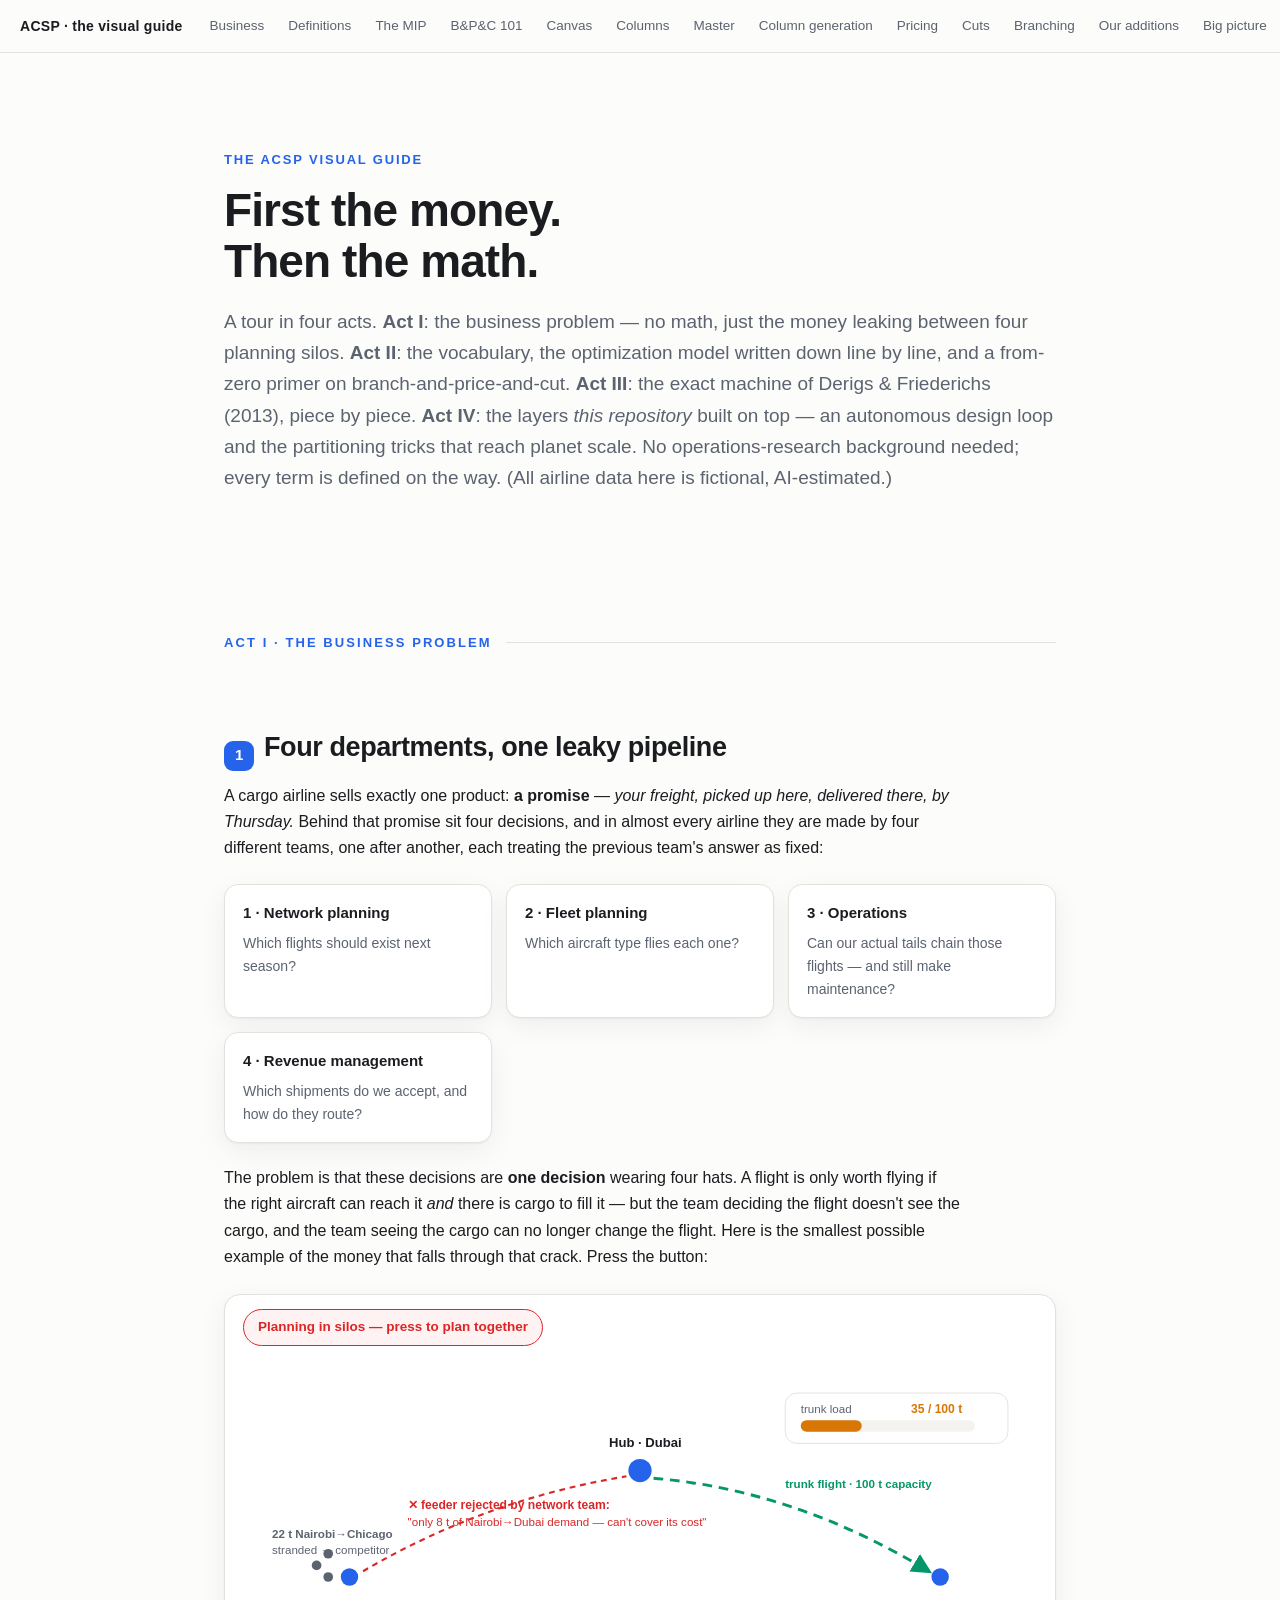
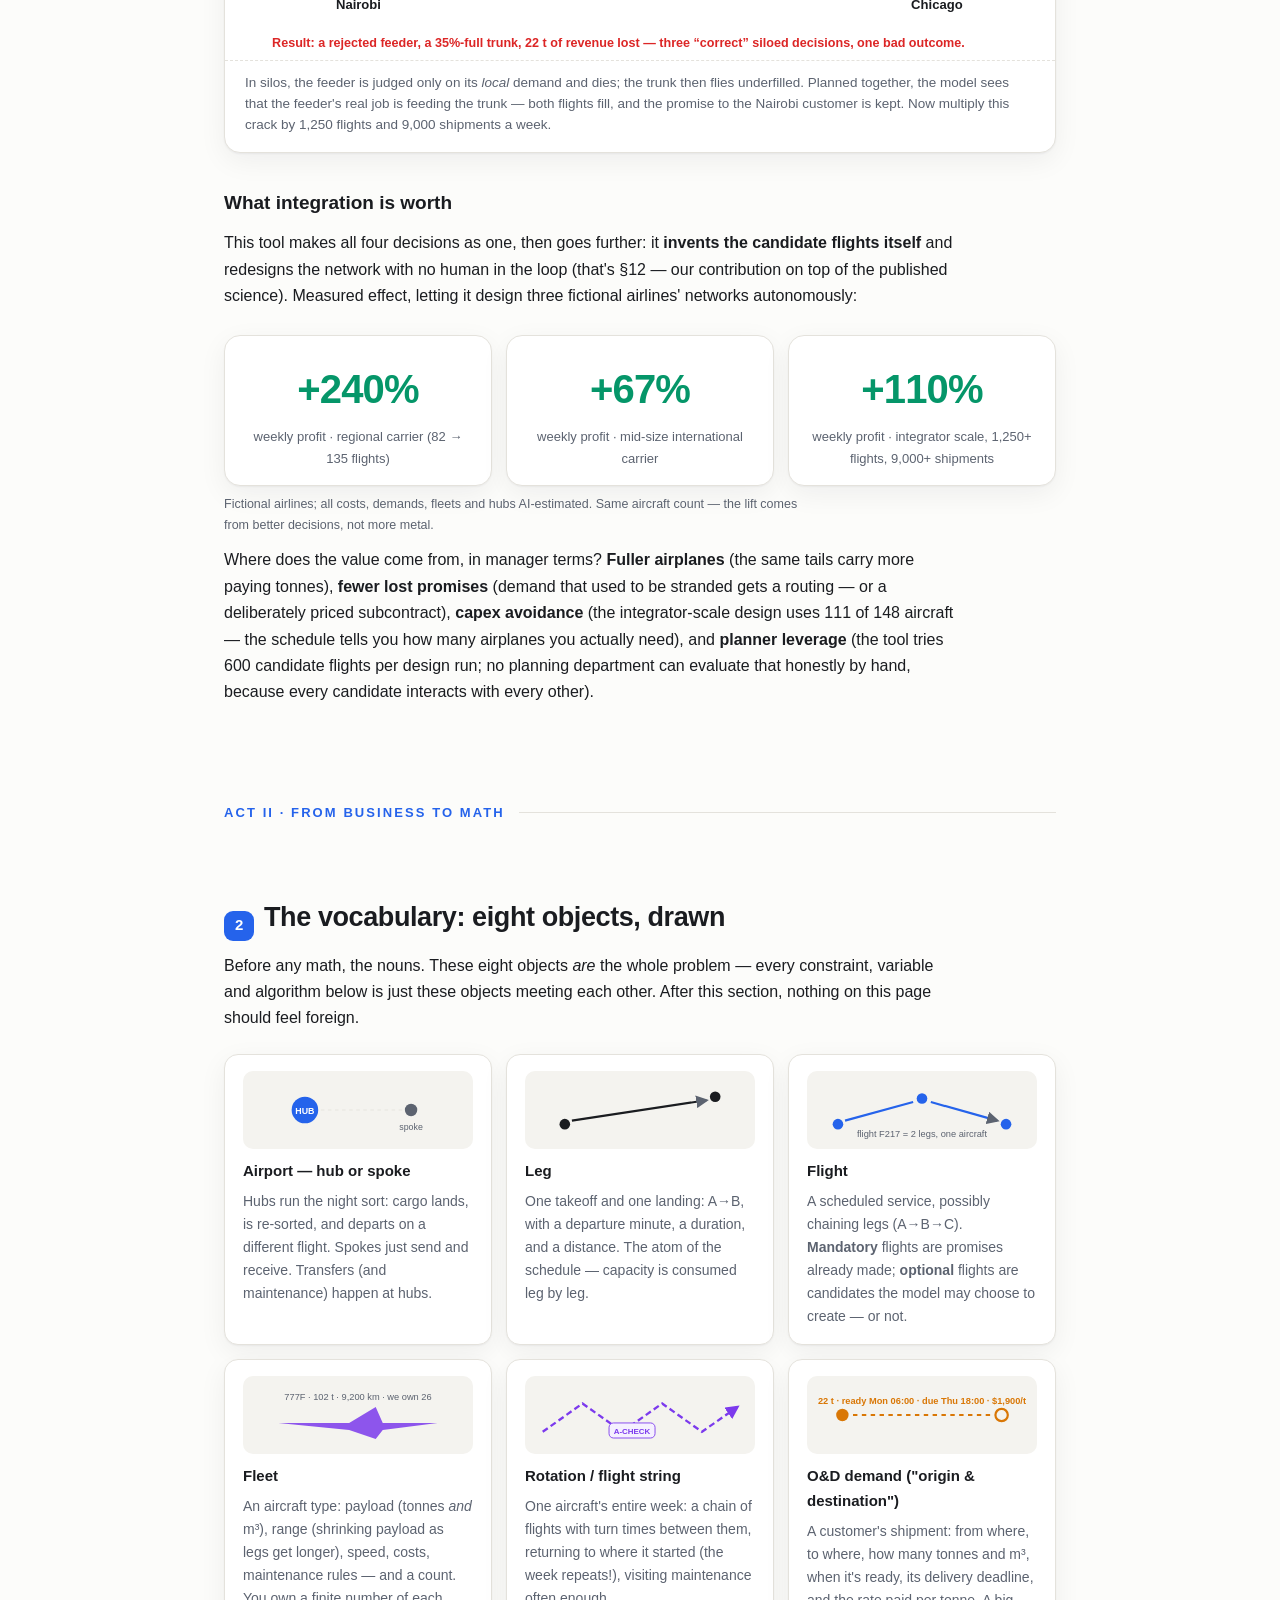
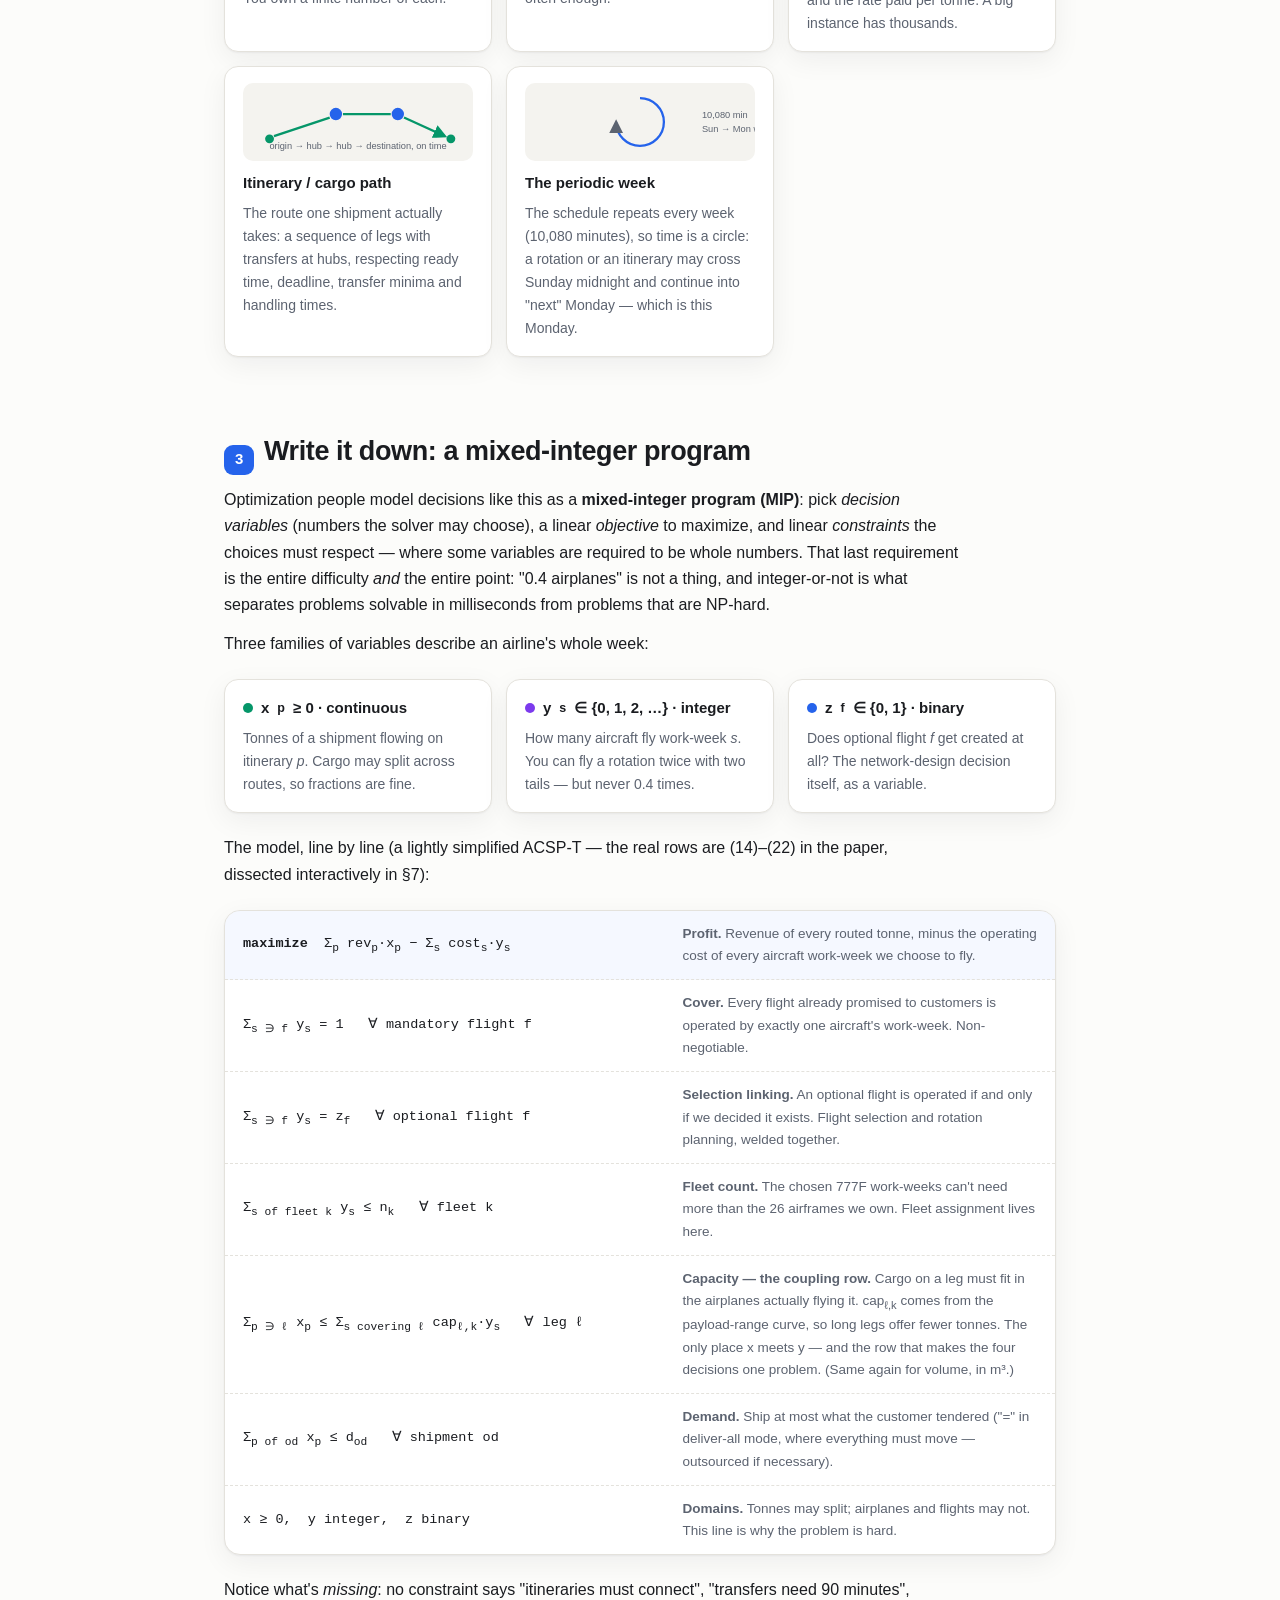
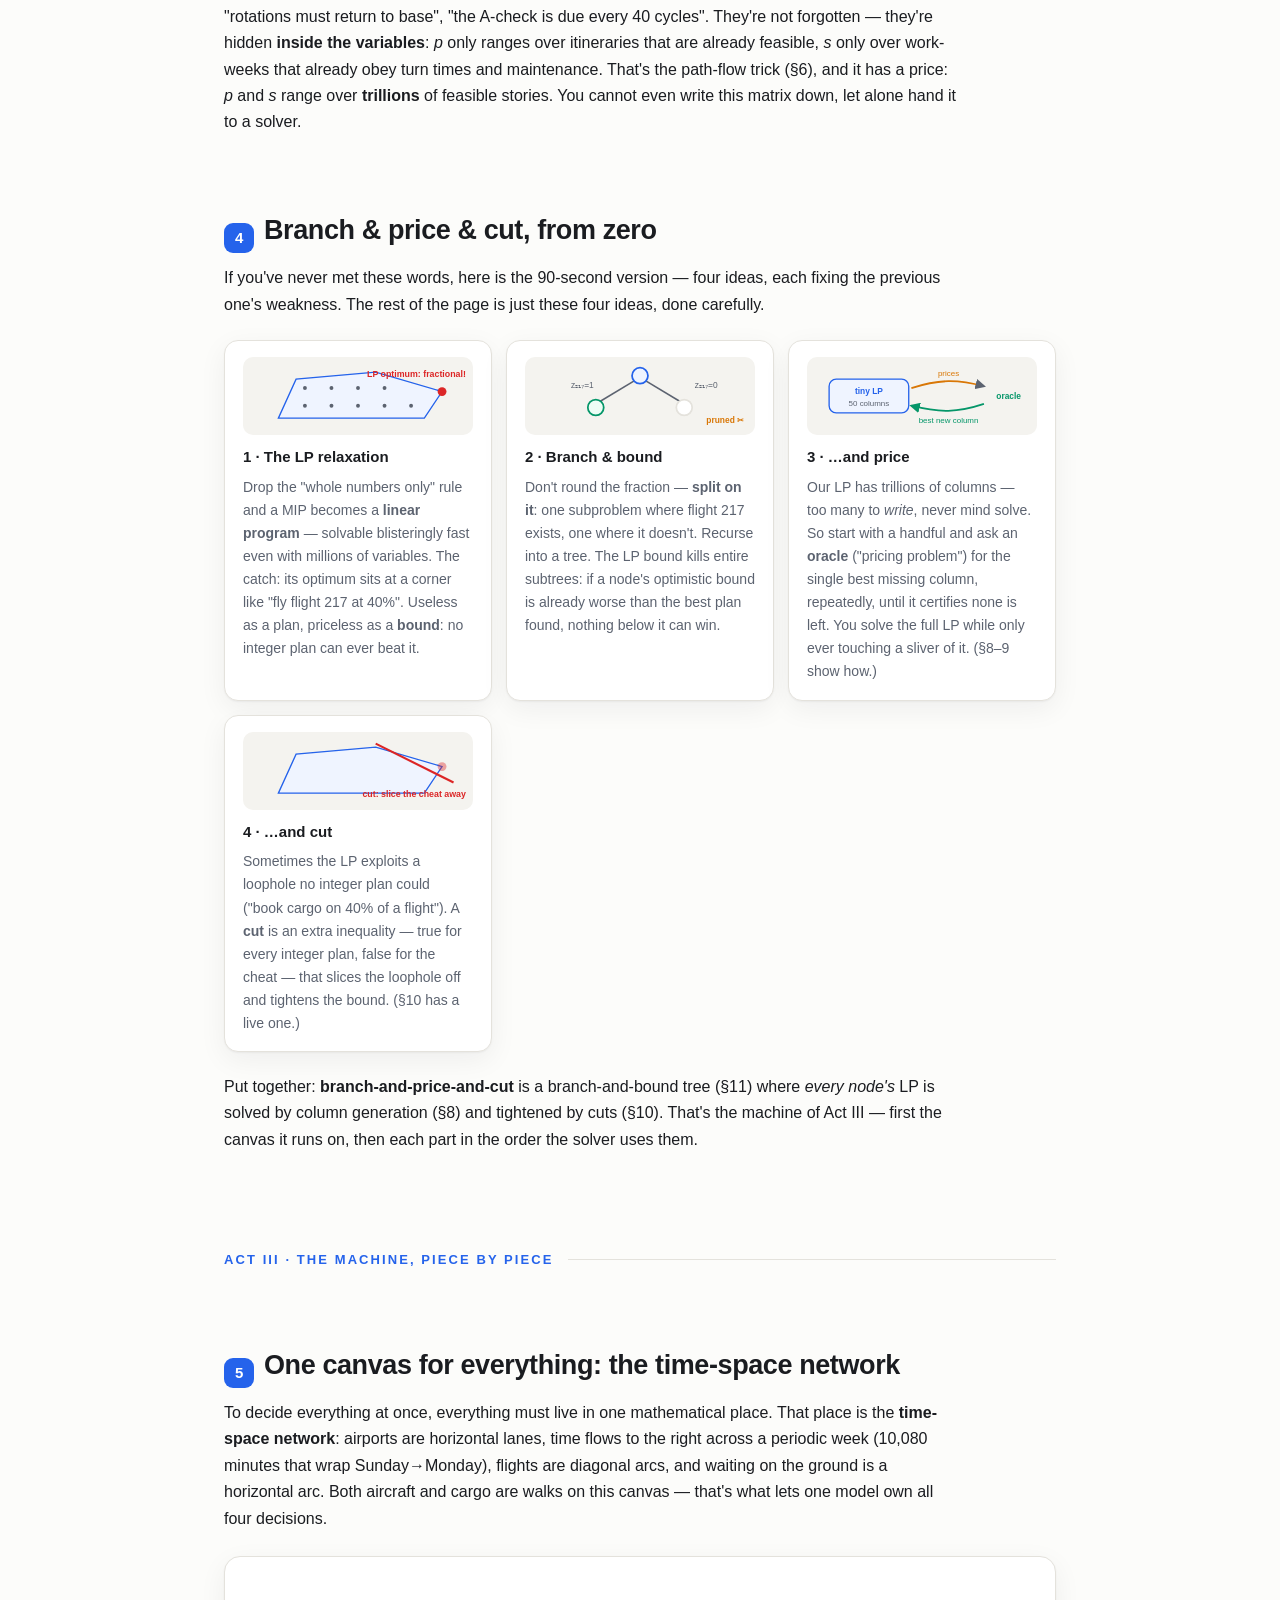
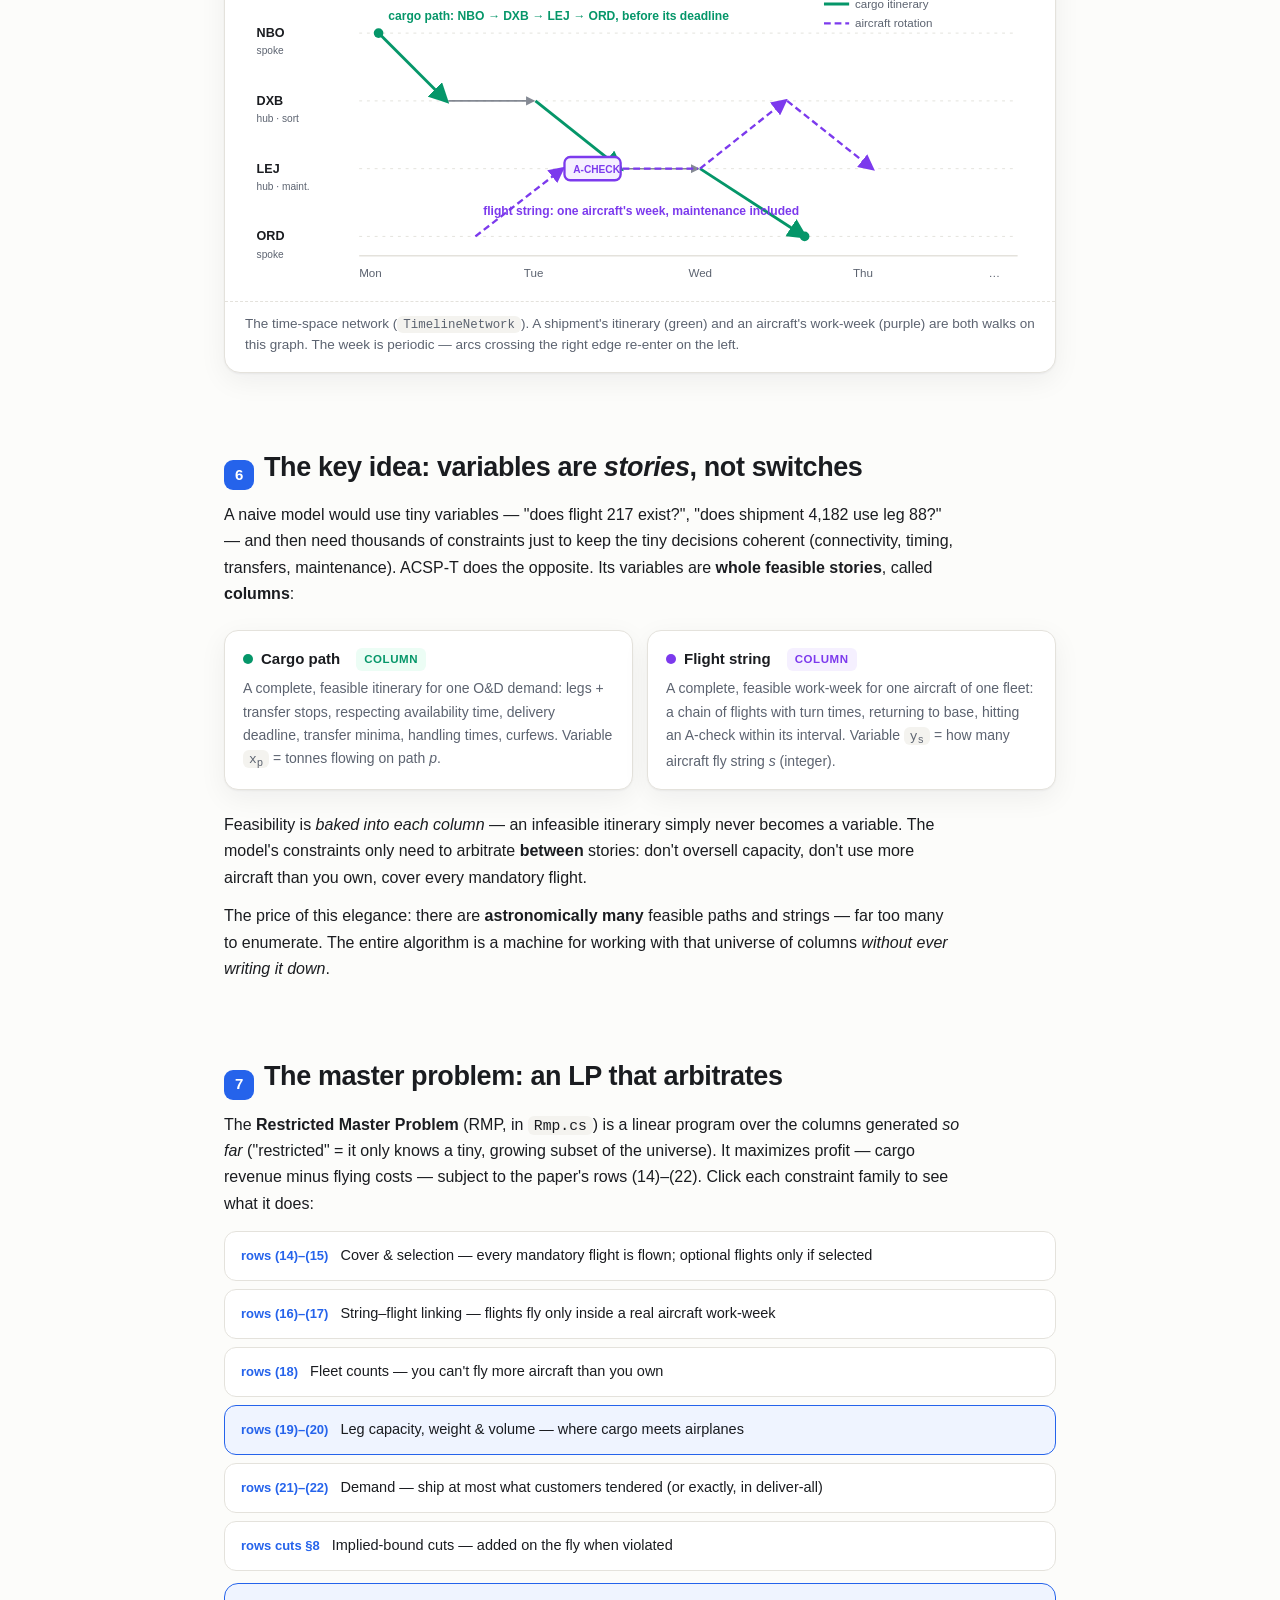
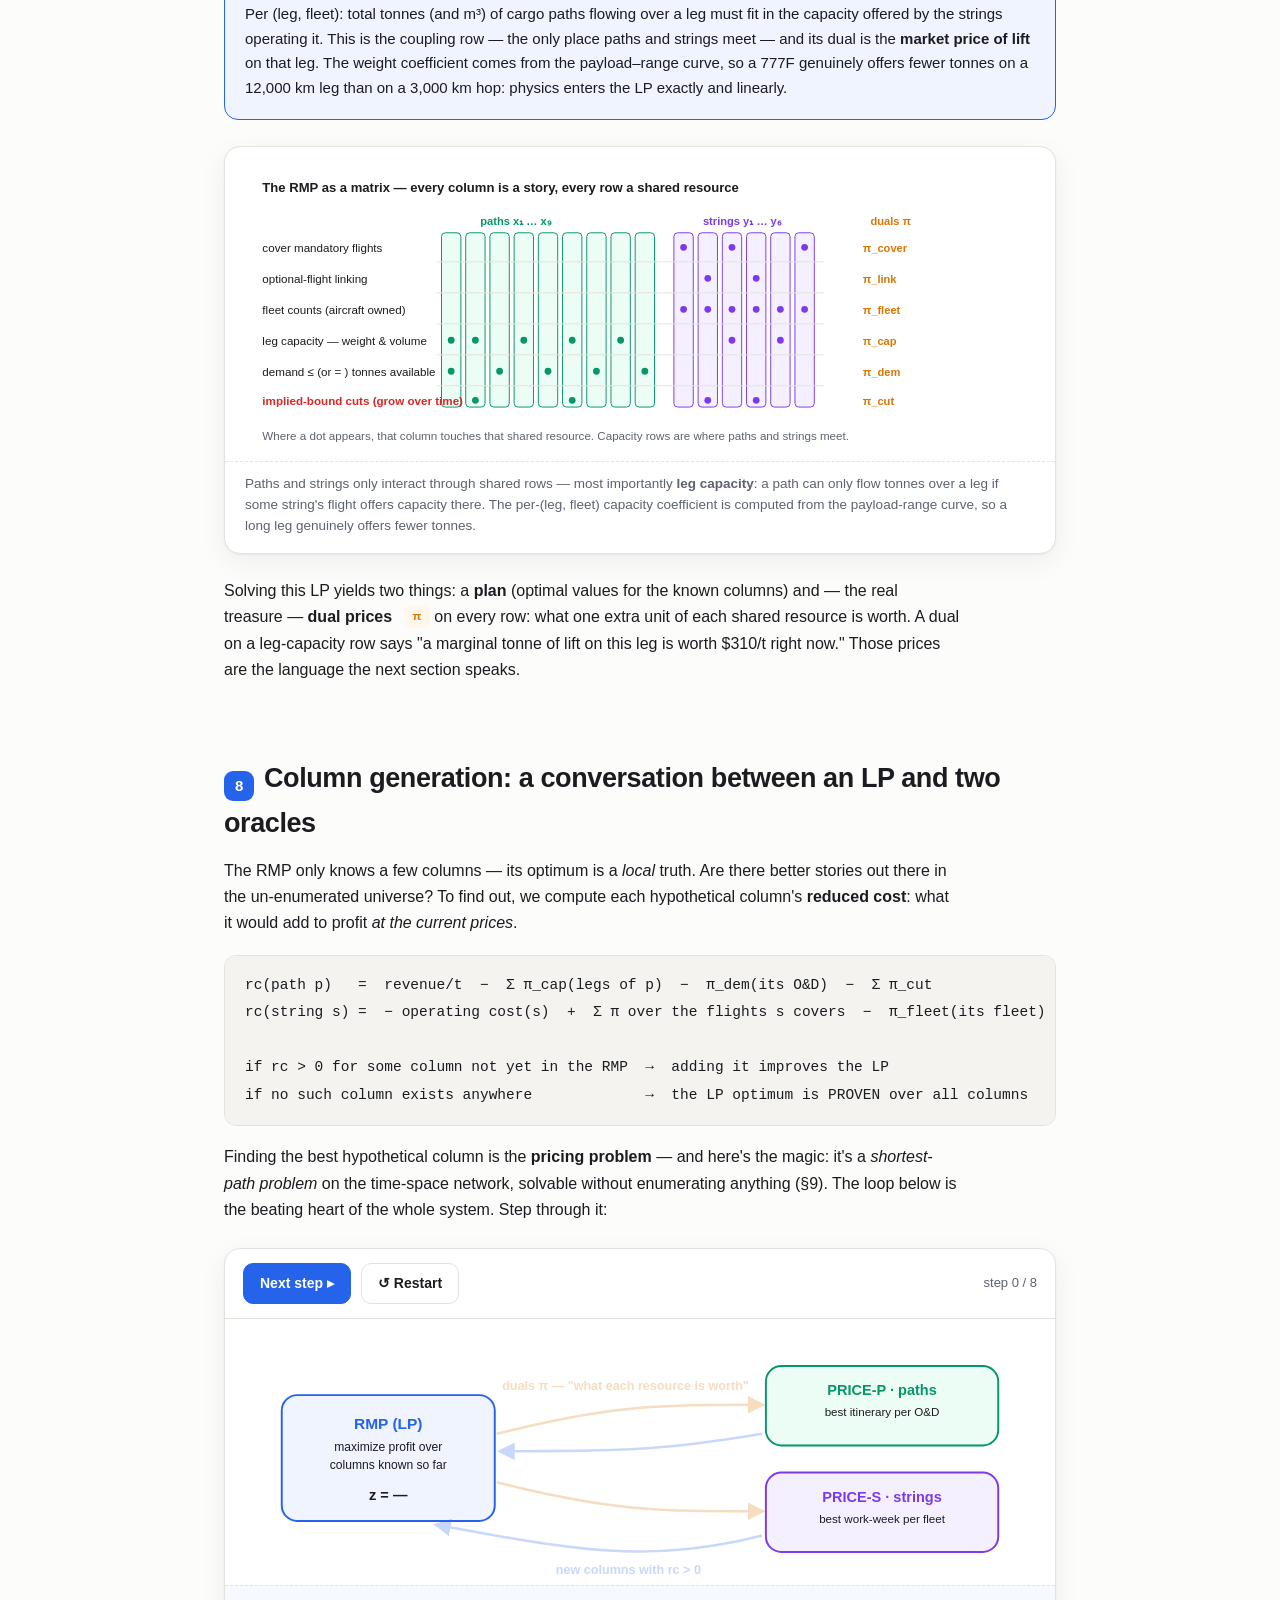
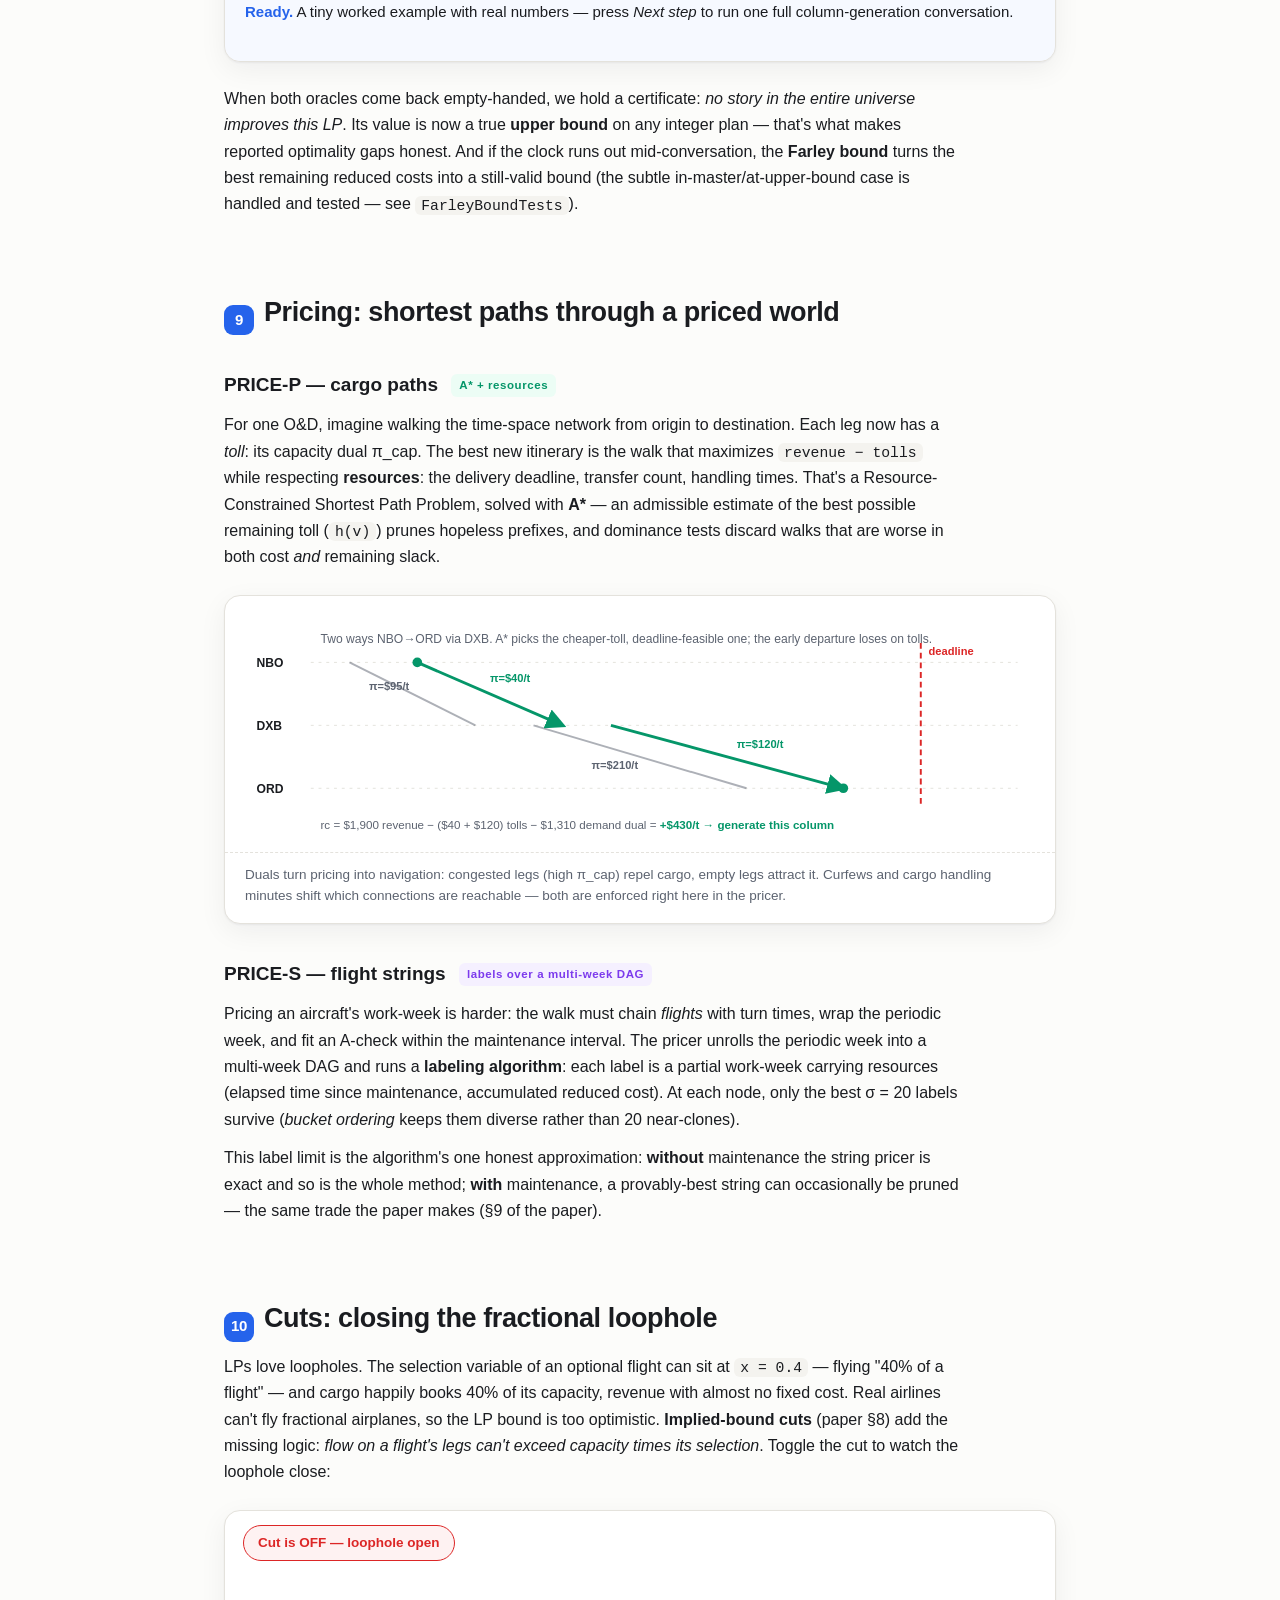
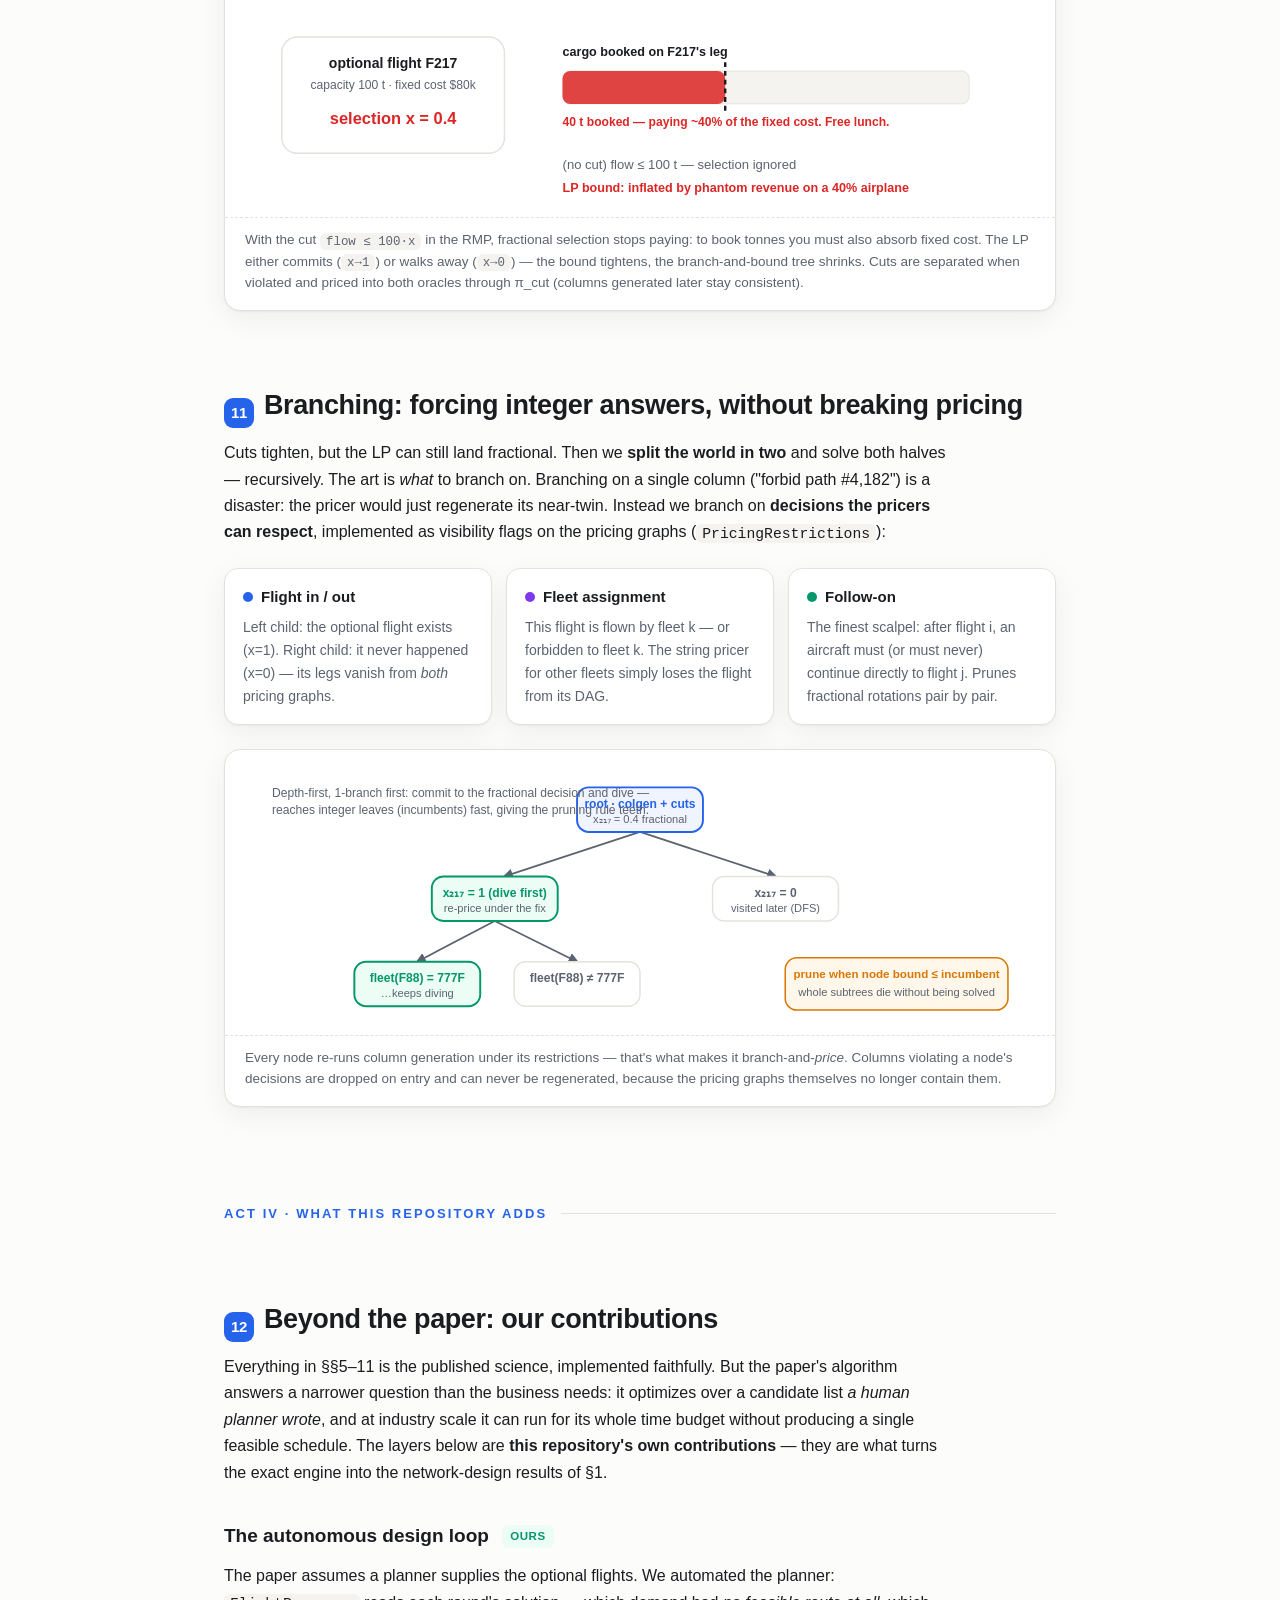
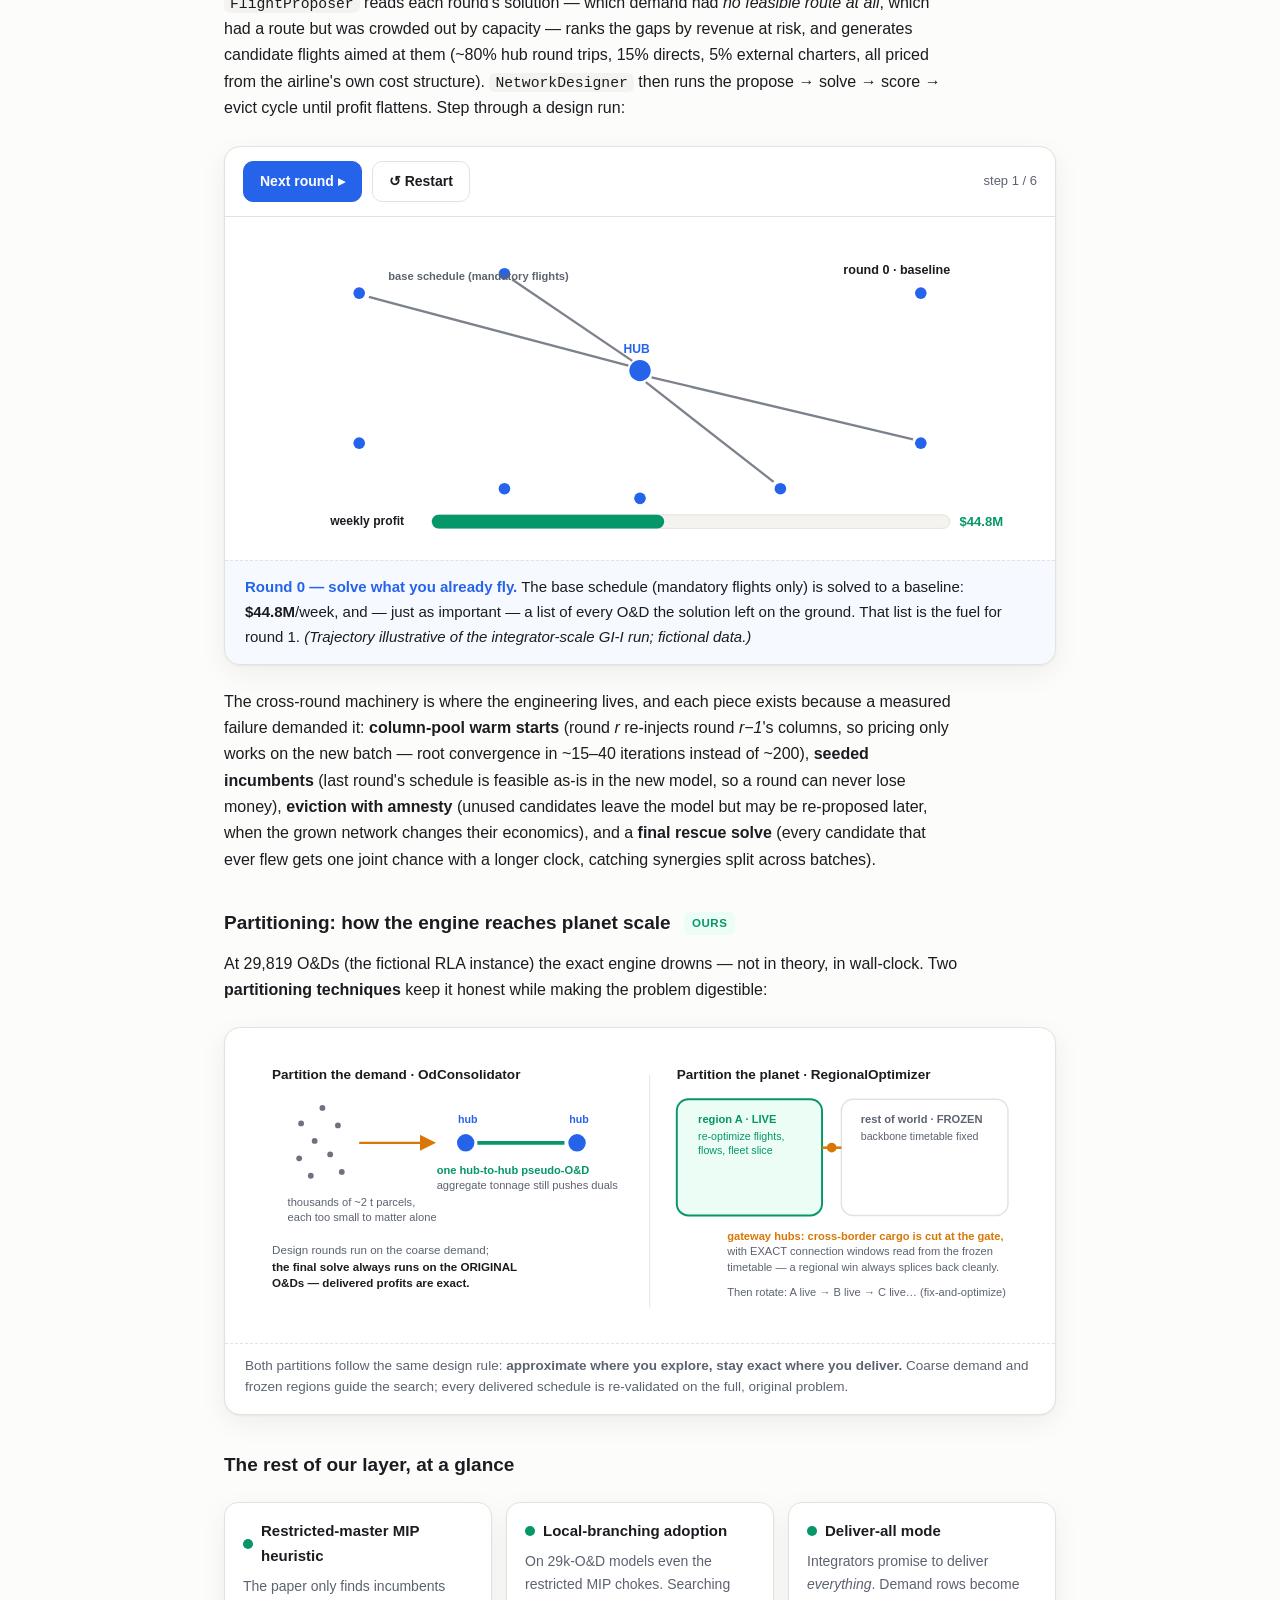
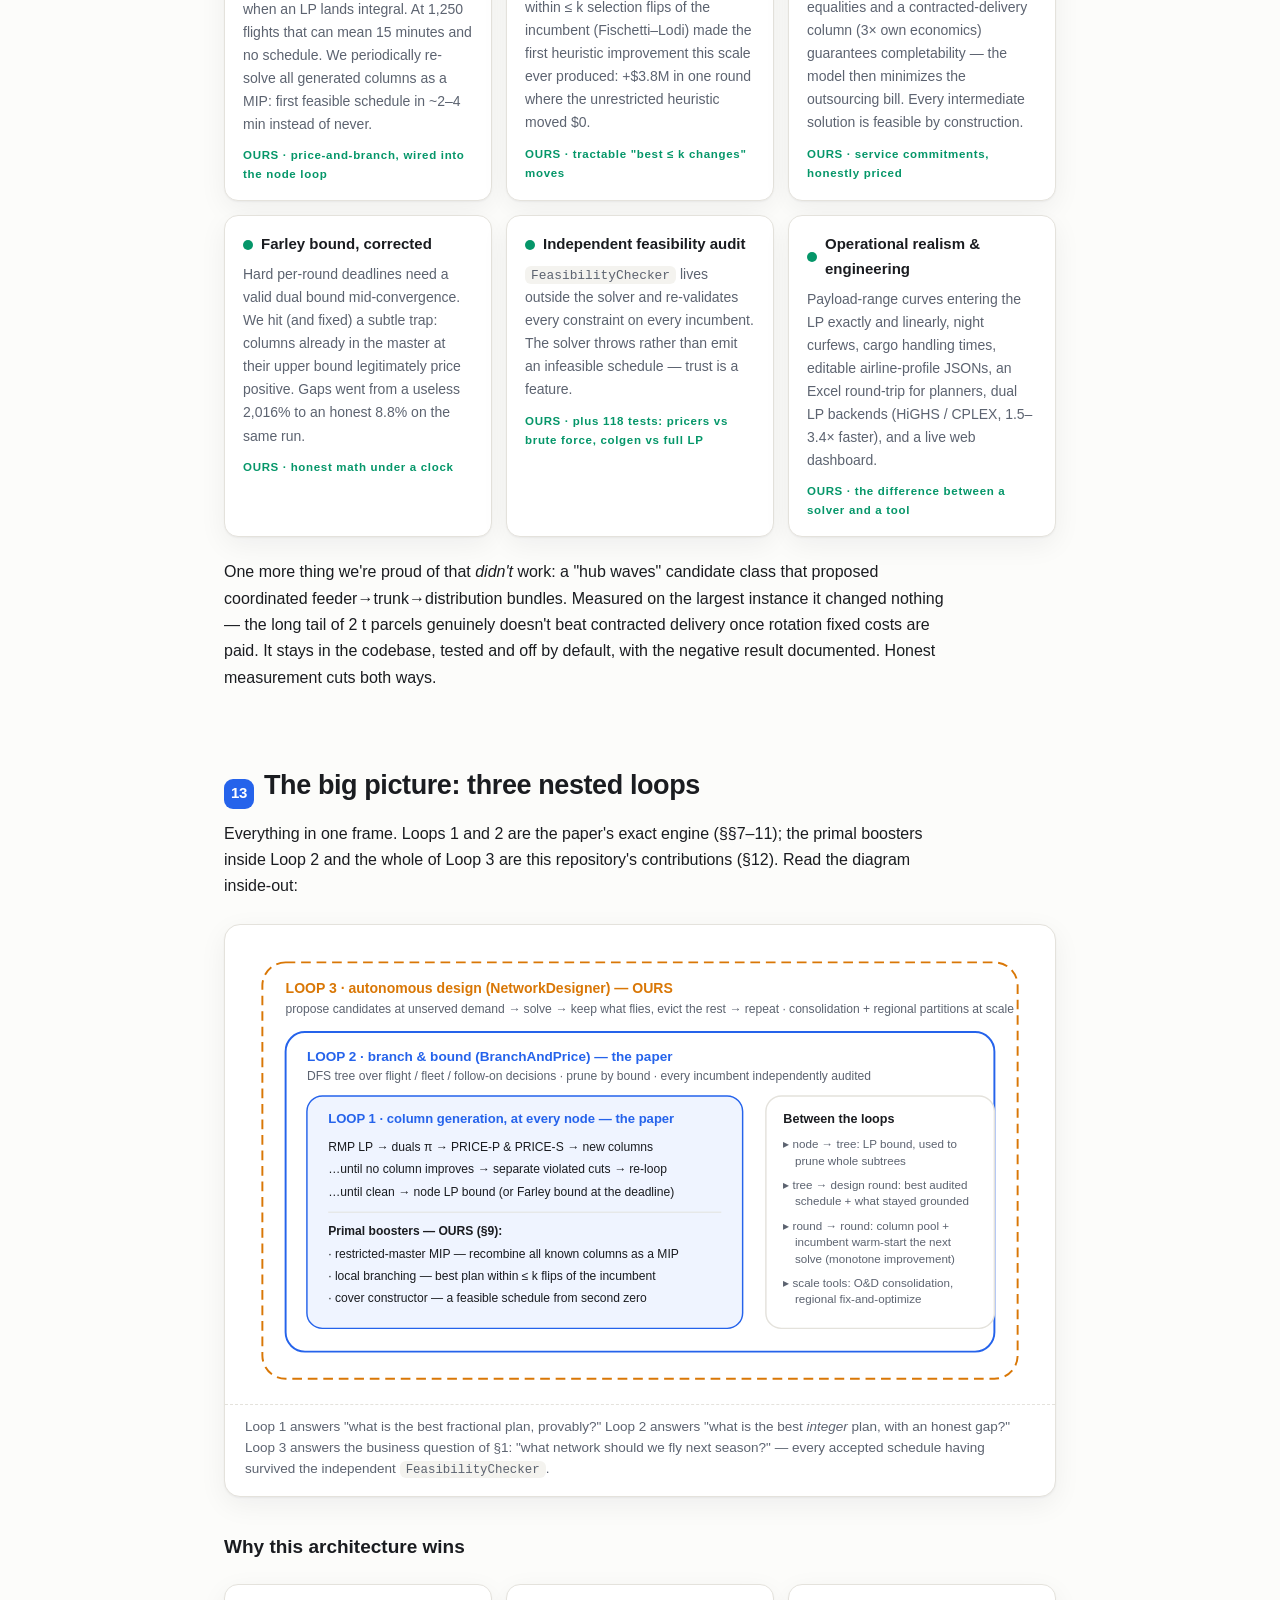
==== commit 4275858d: "Explainer: add onboarding bridge — visual glossary, the MIP written down, B&P&C from zero New Act II" ====
--- a/docs/branch-and-price.html
+++ b/docs/branch-and-price.html
@@ -113,6 +113,28 @@
   .who.ours  { color: var(--path); }
   .who.paper { color: var(--accent); }
   .dot { width: 10px; height: 10px; border-radius: 99px; display: inline-block; flex: none; }
+  .card svg.glyph {
+    width: 100%; height: 78px; margin-bottom: 10px;
+    background: var(--code-bg); border-radius: 10px;
+  }
+  /* the MIP, written down */
+  .model {
+    border: 1px solid var(--line); border-radius: 16px; background: var(--panel);
+    box-shadow: var(--shadow); margin: 22px 0; overflow: hidden;
+  }
+  .mrow {
+    display: grid; grid-template-columns: 1.2fr 1fr; gap: 14px;
+    padding: 12px 18px; border-bottom: 1px dashed var(--line); align-items: center;
+  }
+  .mrow:last-child { border-bottom: none; }
+  .mrow .f {
+    font-family: ui-monospace, "SF Mono", Menlo, Consolas, monospace;
+    font-size: 13.5px; overflow-x: auto; white-space: nowrap; padding: 2px 0;
+  }
+  .mrow .g { color: var(--muted); font-size: 13.5px; }
+  .mrow.obj { background: color-mix(in srgb, var(--soft-accent) 60%, transparent); }
+  .mrow .f b { font-weight: 700; }
+  @media (max-width: 700px) { .mrow { grid-template-columns: 1fr; gap: 4px; } }
   code, .mono {
     font-family: ui-monospace, "SF Mono", SFMono-Regular, Menlo, Consolas, monospace;
     font-size: .92em; background: var(--code-bg); border-radius: 6px; padding: 1.5px 6px;
@@ -212,6 +234,9 @@
 <nav>
   <span class="brand">ACSP · the visual guide</span>
   <a href="#value">Business</a>
+  <a href="#defs">Definitions</a>
+  <a href="#mip">The MIP</a>
+  <a href="#bpc101">B&amp;P&amp;C 101</a>
   <a href="#canvas">Canvas</a>
   <a href="#columns">Columns</a>
   <a href="#master">Master</a>
@@ -229,13 +254,14 @@
   <div class="kicker">The ACSP visual guide</div>
   <h1>First the money.<br>Then the math.</h1>
   <p class="lede">
-    A tour in two acts. <strong>Act I</strong> is the business problem: every cargo airline
-    makes four planning decisions in silos, and money leaks at each hand-off — we'll show the
-    leak, no math required. <strong>Act II</strong> is the machine that closes it: the exact
-    branch-and-price-and-cut algorithm of Derigs&nbsp;&amp;&nbsp;Friederichs (2013), plus the
+    A tour in four acts. <strong>Act I</strong>: the business problem — no math, just the
+    money leaking between four planning silos. <strong>Act II</strong>: the vocabulary, the
+    optimization model written down line by line, and a from-zero primer on
+    branch-and-price-and-cut. <strong>Act III</strong>: the exact machine of
+    Derigs&nbsp;&amp;&nbsp;Friederichs (2013), piece by piece. <strong>Act IV</strong>: the
     layers <em>this repository</em> built on top — an autonomous design loop and the
-    partitioning tricks that stretch it to planet scale. (Every airline, cost and demand
-    figure here is fictional, estimated by AI for plausibility.)
+    partitioning tricks that reach planet scale. No operations-research background needed;
+    every term is defined on the way. (All airline data here is fictional, AI-estimated.)
   </p>
 </header>
 
@@ -333,7 +359,7 @@
   <p>
     This tool makes all four decisions as one, then goes further: it <strong>invents the
     candidate flights itself</strong> and redesigns the network with no human in the loop
-    (that's §9 — our contribution on top of the published science). Measured effect, letting
+    (that's §12 — our contribution on top of the published science). Measured effect, letting
     it design three fictional airlines' networks autonomously:
   </p>
   <div class="stats">
@@ -354,11 +380,272 @@
   </p>
 </section>
 
-<div class="actmark">Act II · The machine</div>
-
-<!-- ============================================================ 2. CANVAS -->
+<div class="actmark">Act II · From business to math</div>
+
+<!-- ============================================================ 2. DEFINITIONS -->
+<section id="defs">
+  <h2><span class="secnum">2</span>The vocabulary: eight objects, drawn</h2>
+  <p>
+    Before any math, the nouns. These eight objects <em>are</em> the whole problem — every
+    constraint, variable and algorithm below is just these objects meeting each other. After
+    this section, nothing on this page should feel foreign.
+  </p>
+  <div class="cards">
+    <div class="card">
+      <svg class="glyph" viewBox="0 0 260 78">
+        <defs>
+          <marker id="gA" viewBox="0 0 10 10" refX="8" refY="5" markerWidth="6" markerHeight="6" orient="auto-start-reverse"><path d="M0 0L10 5L0 10z" fill="var(--muted)"/></marker>
+          <marker id="gP" viewBox="0 0 10 10" refX="8" refY="5" markerWidth="6" markerHeight="6" orient="auto-start-reverse"><path d="M0 0L10 5L0 10z" fill="var(--path)"/></marker>
+          <marker id="gS" viewBox="0 0 10 10" refX="8" refY="5" markerWidth="6" markerHeight="6" orient="auto-start-reverse"><path d="M0 0L10 5L0 10z" fill="var(--string)"/></marker>
+        </defs>
+        <circle cx="70" cy="39" r="15" fill="var(--accent)"/>
+        <text x="70" y="43" text-anchor="middle" font-size="10" font-weight="800" fill="#fff">HUB</text>
+        <circle cx="190" cy="39" r="7" fill="var(--muted)"/>
+        <text x="190" y="62" text-anchor="middle" font-size="10" fill="var(--muted)">spoke</text>
+        <line x1="88" y1="39" x2="180" y2="39" stroke="var(--line)" stroke-dasharray="4 4"/>
+      </svg>
+      <h4>Airport — hub or spoke</h4>
+      <p>Hubs run the night sort: cargo lands, is re-sorted, and departs on a different flight.
+      Spokes just send and receive. Transfers (and maintenance) happen at hubs.</p>
+    </div>
+    <div class="card">
+      <svg class="glyph" viewBox="0 0 260 78">
+        <circle cx="45" cy="55" r="6" fill="var(--ink)"/>
+        <circle cx="215" cy="24" r="6" fill="var(--ink)"/>
+        <line x1="53" y1="51" x2="205" y2="28" stroke="var(--ink)" stroke-width="2.4" marker-end="url(#gA)"/>
+      </svg>
+      <h4>Leg</h4>
+      <p>One takeoff and one landing: A→B, with a departure minute, a duration, and a distance.
+      The atom of the schedule — capacity is consumed leg by leg.</p>
+    </div>
+    <div class="card">
+      <svg class="glyph" viewBox="0 0 260 78">
+        <circle cx="35" cy="55" r="6" fill="var(--accent)"/>
+        <circle cx="130" cy="26" r="6" fill="var(--accent)"/>
+        <circle cx="225" cy="55" r="6" fill="var(--accent)"/>
+        <line x1="43" y1="51" x2="120" y2="30" stroke="var(--accent)" stroke-width="2.4"/>
+        <line x1="140" y1="30" x2="215" y2="51" stroke="var(--accent)" stroke-width="2.4" marker-end="url(#gA)"/>
+        <text x="130" y="70" text-anchor="middle" font-size="10.5" fill="var(--muted)">flight F217 = 2 legs, one aircraft</text>
+      </svg>
+      <h4>Flight</h4>
+      <p>A scheduled service, possibly chaining legs (A→B→C). <strong>Mandatory</strong> flights
+      are promises already made; <strong>optional</strong> flights are candidates the model may
+      choose to create — or not.</p>
+    </div>
+    <div class="card">
+      <svg class="glyph" viewBox="0 0 260 78">
+        <path d="M40 48 L120 48 L150 30 L158 48 L220 48 L158 56 L150 66 L120 56 Z" fill="var(--string)" opacity=".85"/>
+        <text x="130" y="22" text-anchor="middle" font-size="10.5" fill="var(--muted)">777F · 102 t · 9,200 km · we own 26</text>
+      </svg>
+      <h4>Fleet</h4>
+      <p>An aircraft type: payload (tonnes <em>and</em> m³), range (shrinking payload as legs get
+      longer), speed, costs, maintenance rules — and a count. You own a finite number of each.</p>
+    </div>
+    <div class="card">
+      <svg class="glyph" viewBox="0 0 260 78">
+        <polyline points="20,58 65,26 110,58 155,26 200,58 240,30" fill="none" stroke="var(--string)" stroke-width="2.6" stroke-dasharray="7 4" marker-end="url(#gS)"/>
+        <rect x="95" y="48" width="52" height="17" rx="5" fill="var(--soft-string)" stroke="var(--string)"/>
+        <text x="121" y="60" text-anchor="middle" font-size="9" font-weight="800" fill="var(--string)">A-CHECK</text>
+      </svg>
+      <h4>Rotation / flight string</h4>
+      <p>One aircraft's entire week: a chain of flights with turn times between them, returning
+      to where it started (the week repeats!), visiting maintenance often enough.</p>
+    </div>
+    <div class="card">
+      <svg class="glyph" viewBox="0 0 260 78">
+        <circle cx="40" cy="39" r="7" fill="var(--dual)"/>
+        <circle cx="220" cy="39" r="7" fill="none" stroke="var(--dual)" stroke-width="2.5"/>
+        <line x1="52" y1="39" x2="208" y2="39" stroke="var(--dual)" stroke-width="2" stroke-dasharray="5 5"/>
+        <text x="130" y="26" text-anchor="middle" font-size="10.5" font-weight="700" fill="var(--dual)">22 t · ready Mon 06:00 · due Thu 18:00 · $1,900/t</text>
+      </svg>
+      <h4>O&amp;D demand ("origin &amp; destination")</h4>
+      <p>A customer's shipment: from where, to where, how many tonnes and m³, when it's ready,
+      its delivery deadline, and the rate paid per tonne. A big instance has thousands.</p>
+    </div>
+    <div class="card">
+      <svg class="glyph" viewBox="0 0 260 78">
+        <circle cx="30" cy="58" r="5" fill="var(--path)"/>
+        <circle cx="105" cy="30" r="7" fill="var(--accent)"/>
+        <circle cx="175" cy="30" r="7" fill="var(--accent)"/>
+        <circle cx="235" cy="58" r="5" fill="var(--path)"/>
+        <polyline points="35,55 98,34" fill="none" stroke="var(--path)" stroke-width="2.6"/>
+        <polyline points="113,30 167,30" fill="none" stroke="var(--path)" stroke-width="2.6"/>
+        <polyline points="182,34 228,55" fill="none" stroke="var(--path)" stroke-width="2.6" marker-end="url(#gP)"/>
+        <text x="130" y="70" text-anchor="middle" font-size="10.5" fill="var(--muted)">origin → hub → hub → destination, on time</text>
+      </svg>
+      <h4>Itinerary / cargo path</h4>
+      <p>The route one shipment actually takes: a sequence of legs with transfers at hubs,
+      respecting ready time, deadline, transfer minima and handling times.</p>
+    </div>
+    <div class="card">
+      <svg class="glyph" viewBox="0 0 260 78">
+        <path d="M 130 12 A 27 27 0 1 1 103 39" fill="none" stroke="var(--accent)" stroke-width="2.6" marker-end="url(#gA)"/>
+        <text x="200" y="35" font-size="10.5" fill="var(--muted)">10,080 min</text>
+        <text x="200" y="50" font-size="10.5" fill="var(--muted)">Sun → Mon wraps</text>
+      </svg>
+      <h4>The periodic week</h4>
+      <p>The schedule repeats every week (10,080 minutes), so time is a circle: a rotation or an
+      itinerary may cross Sunday midnight and continue into "next" Monday — which is this Monday.</p>
+    </div>
+  </div>
+</section>
+
+<!-- ============================================================ 3. THE MIP -->
+<section id="mip">
+  <h2><span class="secnum">3</span>Write it down: a mixed-integer program</h2>
+  <p>
+    Optimization people model decisions like this as a <strong>mixed-integer program
+    (MIP)</strong>: pick <em>decision variables</em> (numbers the solver may choose), a linear
+    <em>objective</em> to maximize, and linear <em>constraints</em> the choices must respect —
+    where some variables are required to be whole numbers. That last requirement is the entire
+    difficulty <em>and</em> the entire point: "0.4 airplanes" is not a thing, and
+    integer-or-not is what separates problems solvable in milliseconds from problems that are
+    NP-hard.
+  </p>
+  <p>Three families of variables describe an airline's whole week:</p>
+  <div class="cards">
+    <div class="card">
+      <h4><span class="dot" style="background:var(--path)"></span>x<sub>p</sub> ≥ 0 · continuous</h4>
+      <p>Tonnes of a shipment flowing on itinerary <em>p</em>. Cargo may split across routes, so
+      fractions are fine.</p>
+    </div>
+    <div class="card">
+      <h4><span class="dot" style="background:var(--string)"></span>y<sub>s</sub> ∈ {0, 1, 2, …} · integer</h4>
+      <p>How many aircraft fly work-week <em>s</em>. You can fly a rotation twice with two tails —
+      but never 0.4 times.</p>
+    </div>
+    <div class="card">
+      <h4><span class="dot" style="background:var(--accent)"></span>z<sub>f</sub> ∈ {0, 1} · binary</h4>
+      <p>Does optional flight <em>f</em> get created at all? The network-design decision itself,
+      as a variable.</p>
+    </div>
+  </div>
+  <p>The model, line by line (a lightly simplified ACSP-T — the real rows are (14)–(22) in the paper, dissected interactively in §7):</p>
+  <div class="model">
+    <div class="mrow obj">
+      <span class="f"><b>maximize</b>&nbsp;&nbsp;Σ<sub>p</sub> rev<sub>p</sub>·x<sub>p</sub> − Σ<sub>s</sub> cost<sub>s</sub>·y<sub>s</sub></span>
+      <span class="g"><b>Profit.</b> Revenue of every routed tonne, minus the operating cost of every aircraft work-week we choose to fly.</span>
+    </div>
+    <div class="mrow">
+      <span class="f">Σ<sub>s ∋ f</sub> y<sub>s</sub> = 1&nbsp;&nbsp;&nbsp;∀ mandatory flight f</span>
+      <span class="g"><b>Cover.</b> Every flight already promised to customers is operated by exactly one aircraft's work-week. Non-negotiable.</span>
+    </div>
+    <div class="mrow">
+      <span class="f">Σ<sub>s ∋ f</sub> y<sub>s</sub> = z<sub>f</sub>&nbsp;&nbsp;&nbsp;∀ optional flight f</span>
+      <span class="g"><b>Selection linking.</b> An optional flight is operated if and only if we decided it exists. Flight selection and rotation planning, welded together.</span>
+    </div>
+    <div class="mrow">
+      <span class="f">Σ<sub>s of fleet k</sub> y<sub>s</sub> ≤ n<sub>k</sub>&nbsp;&nbsp;&nbsp;∀ fleet k</span>
+      <span class="g"><b>Fleet count.</b> The chosen 777F work-weeks can't need more than the 26 airframes we own. Fleet assignment lives here.</span>
+    </div>
+    <div class="mrow">
+      <span class="f">Σ<sub>p ∋ ℓ</sub> x<sub>p</sub> ≤ Σ<sub>s covering ℓ</sub> cap<sub>ℓ,k</sub>·y<sub>s</sub>&nbsp;&nbsp;&nbsp;∀ leg ℓ</span>
+      <span class="g"><b>Capacity — the coupling row.</b> Cargo on a leg must fit in the airplanes actually flying it. cap<sub>ℓ,k</sub> comes from the payload-range curve, so long legs offer fewer tonnes. The only place x meets y — and the row that makes the four decisions one problem. (Same again for volume, in m³.)</span>
+    </div>
+    <div class="mrow">
+      <span class="f">Σ<sub>p of od</sub> x<sub>p</sub> ≤ d<sub>od</sub>&nbsp;&nbsp;&nbsp;∀ shipment od</span>
+      <span class="g"><b>Demand.</b> Ship at most what the customer tendered ("=" in deliver-all mode, where everything must move — outsourced if necessary).</span>
+    </div>
+    <div class="mrow">
+      <span class="f">x ≥ 0,&nbsp;&nbsp;y integer,&nbsp;&nbsp;z binary</span>
+      <span class="g"><b>Domains.</b> Tonnes may split; airplanes and flights may not. This line is why the problem is hard.</span>
+    </div>
+  </div>
+  <p>
+    Notice what's <em>missing</em>: no constraint says "itineraries must connect", "transfers
+    need 90 minutes", "rotations must return to base", "the A-check is due every 40 cycles".
+    They're not forgotten — they're hidden <strong>inside the variables</strong>: <em>p</em>
+    only ranges over itineraries that are already feasible, <em>s</em> only over work-weeks
+    that already obey turn times and maintenance. That's the path-flow trick (§6), and it has
+    a price: <em>p</em> and <em>s</em> range over <strong>trillions</strong> of feasible
+    stories. You cannot even write this matrix down, let alone hand it to a solver.
+  </p>
+</section>
+
+<!-- ============================================================ 4. BPC 101 -->
+<section id="bpc101">
+  <h2><span class="secnum">4</span>Branch &amp; price &amp; cut, from zero</h2>
+  <p>
+    If you've never met these words, here is the 90-second version — four ideas, each fixing
+    the previous one's weakness. The rest of the page is just these four ideas, done carefully.
+  </p>
+  <div class="cards">
+    <div class="card">
+      <svg class="glyph" viewBox="0 0 260 78">
+        <polygon points="40,64 60,20 150,12 225,34 205,64" fill="var(--soft-accent)" stroke="var(--accent)" stroke-width="1.5"/>
+        <g fill="var(--muted)">
+          <circle cx="70" cy="50" r="2.2"/><circle cx="100" cy="50" r="2.2"/><circle cx="130" cy="50" r="2.2"/><circle cx="160" cy="50" r="2.2"/><circle cx="190" cy="50" r="2.2"/>
+          <circle cx="70" cy="30" r="2.2"/><circle cx="100" cy="30" r="2.2"/><circle cx="130" cy="30" r="2.2"/><circle cx="160" cy="30" r="2.2"/>
+        </g>
+        <circle cx="225" cy="34" r="5" fill="var(--cut)"/>
+        <text x="252" y="18" text-anchor="end" font-size="10" fill="var(--cut)" font-weight="700">LP optimum: fractional!</text>
+      </svg>
+      <h4>1 · The LP relaxation</h4>
+      <p>Drop the "whole numbers only" rule and a MIP becomes a <strong>linear program</strong> —
+      solvable blisteringly fast even with millions of variables. The catch: its optimum sits at
+      a corner like "fly flight 217 at 40%". Useless as a plan, priceless as a <strong>bound</strong>:
+      no integer plan can ever beat it.</p>
+    </div>
+    <div class="card">
+      <svg class="glyph" viewBox="0 0 260 78">
+        <line x1="130" y1="18" x2="80" y2="48" stroke="var(--muted)" stroke-width="1.8"/>
+        <line x1="130" y1="18" x2="180" y2="48" stroke="var(--muted)" stroke-width="1.8"/>
+        <circle cx="130" cy="16" r="9" fill="var(--soft-accent)" stroke="var(--accent)" stroke-width="2"/>
+        <circle cx="80" cy="52" r="9" fill="var(--soft-path)" stroke="var(--path)" stroke-width="2"/>
+        <circle cx="180" cy="52" r="9" fill="var(--panel)" stroke="var(--line)" stroke-width="2"/>
+        <text x="52" y="30" font-size="9.5" fill="var(--muted)">z₂₁₇=1</text>
+        <text x="192" y="30" font-size="9.5" fill="var(--muted)">z₂₁₇=0</text>
+        <text x="205" y="70" font-size="9.5" fill="var(--dual)" font-weight="700">pruned ✂</text>
+      </svg>
+      <h4>2 · Branch &amp; bound</h4>
+      <p>Don't round the fraction — <strong>split on it</strong>: one subproblem where flight 217
+      exists, one where it doesn't. Recurse into a tree. The LP bound kills entire subtrees: if a
+      node's optimistic bound is already worse than the best plan found, nothing below it can win.</p>
+    </div>
+    <div class="card">
+      <svg class="glyph" viewBox="0 0 260 78">
+        <rect x="25" y="20" width="90" height="38" rx="8" fill="var(--soft-accent)" stroke="var(--accent)" stroke-width="1.5"/>
+        <text x="70" y="37" text-anchor="middle" font-size="9.5" font-weight="700" fill="var(--accent)">tiny LP</text>
+        <text x="70" y="50" text-anchor="middle" font-size="9" fill="var(--muted)">50 columns</text>
+        <path d="M118 30 C 150 20, 170 20, 200 28" fill="none" stroke="var(--dual)" stroke-width="2" marker-end="url(#gA)"/>
+        <path d="M200 48 C 170 58, 150 58, 118 50" fill="none" stroke="var(--path)" stroke-width="2" marker-end="url(#gP)"/>
+        <text x="228" y="42" text-anchor="middle" font-size="9.5" font-weight="700" fill="var(--path)">oracle</text>
+        <text x="160" y="16" text-anchor="middle" font-size="9" fill="var(--dual)">prices</text>
+        <text x="160" y="70" text-anchor="middle" font-size="9" fill="var(--path)">best new column</text>
+      </svg>
+      <h4>3 · …and price</h4>
+      <p>Our LP has trillions of columns — too many to <em>write</em>, never mind solve. So start
+      with a handful and ask an <strong>oracle</strong> ("pricing problem") for the single best
+      missing column, repeatedly, until it certifies none is left. You solve the full LP while
+      only ever touching a sliver of it. (§8–9 show how.)</p>
+    </div>
+    <div class="card">
+      <svg class="glyph" viewBox="0 0 260 78">
+        <polygon points="40,64 60,20 150,12 225,34 205,64" fill="var(--soft-accent)" stroke="var(--accent)" stroke-width="1.5"/>
+        <line x1="150" y1="8" x2="238" y2="52" stroke="var(--cut)" stroke-width="2.4"/>
+        <circle cx="225" cy="34" r="5" fill="var(--cut)" opacity=".4"/>
+        <text x="252" y="68" text-anchor="end" font-size="10" fill="var(--cut)" font-weight="700">cut: slice the cheat away</text>
+      </svg>
+      <h4>4 · …and cut</h4>
+      <p>Sometimes the LP exploits a loophole no integer plan could ("book cargo on 40% of a
+      flight"). A <strong>cut</strong> is an extra inequality — true for every integer plan,
+      false for the cheat — that slices the loophole off and tightens the bound. (§10 has a
+      live one.)</p>
+    </div>
+  </div>
+  <p>
+    Put together: <strong>branch-and-price-and-cut</strong> is a branch-and-bound tree (§11)
+    where <em>every node's</em> LP is solved by column generation (§8) and tightened by cuts
+    (§10). That's the machine of Act III — first the canvas it runs on, then each part in the
+    order the solver uses them.
+  </p>
+</section>
+
+<div class="actmark">Act III · The machine, piece by piece</div>
+
+<!-- ============================================================ 5. CANVAS -->
 <section id="canvas">
-  <h2><span class="secnum">2</span>One canvas for everything: the time-space network</h2>
+  <h2><span class="secnum">5</span>One canvas for everything: the time-space network</h2>
   <p>
     To decide everything at once, everything must live in one mathematical place. That place
     is the <strong>time-space network</strong>: airports are horizontal lanes, time flows to
@@ -438,7 +725,7 @@
 
 <!-- ============================================================ 3. COLUMNS -->
 <section id="columns">
-  <h2><span class="secnum">3</span>The key idea: variables are <em>stories</em>, not switches</h2>
+  <h2><span class="secnum">6</span>The key idea: variables are <em>stories</em>, not switches</h2>
   <p>
     A naive model would use tiny variables — "does flight 217 exist?", "does shipment 4,182 use
     leg 88?" — and then need thousands of constraints just to keep the tiny decisions coherent
@@ -475,7 +762,7 @@
 
 <!-- ============================================================ 4. MASTER -->
 <section id="master">
-  <h2><span class="secnum">4</span>The master problem: an LP that arbitrates</h2>
+  <h2><span class="secnum">7</span>The master problem: an LP that arbitrates</h2>
   <p>
     The <strong>Restricted Master Problem</strong> (RMP, in <code>Rmp.cs</code>) is a linear
     program over the columns generated <em>so far</em> ("restricted" = it only knows a tiny,
@@ -562,7 +849,7 @@
 
 <!-- ============================================================ 5. COLGEN -->
 <section id="colgen">
-  <h2><span class="secnum">5</span>Column generation: a conversation between an LP and two oracles</h2>
+  <h2><span class="secnum">8</span>Column generation: a conversation between an LP and two oracles</h2>
   <p>
     The RMP only knows a few columns — its optimum is a <em>local</em> truth. Are there better
     stories out there in the un-enumerated universe? To find out, we compute each hypothetical
@@ -577,7 +864,7 @@
   <p>
     Finding the best hypothetical column is the <strong>pricing problem</strong> — and here's the
     magic: it's a <em>shortest-path problem</em> on the time-space network, solvable without
-    enumerating anything (§6). The loop below is the beating heart of the whole system. Step
+    enumerating anything (§9). The loop below is the beating heart of the whole system. Step
     through it:
   </p>
 
@@ -643,7 +930,7 @@
 
 <!-- ============================================================ 6. PRICING -->
 <section id="pricing">
-  <h2><span class="secnum">6</span>Pricing: shortest paths through a priced world</h2>
+  <h2><span class="secnum">9</span>Pricing: shortest paths through a priced world</h2>
 
   <h3>PRICE-P — cargo paths <span class="tag path">A* + resources</span></h3>
   <p>
@@ -717,7 +1004,7 @@
 
 <!-- ============================================================ 7. CUTS -->
 <section id="cuts">
-  <h2><span class="secnum">7</span>Cuts: closing the fractional loophole</h2>
+  <h2><span class="secnum">10</span>Cuts: closing the fractional loophole</h2>
   <p>
     LPs love loopholes. The selection variable of an optional flight can sit at
     <span class="mono">x = 0.4</span> — flying "40% of a flight" — and cargo happily books 40% of
@@ -760,7 +1047,7 @@
 
 <!-- ============================================================ 8. BRANCHING -->
 <section id="branching">
-  <h2><span class="secnum">8</span>Branching: forcing integer answers, without breaking pricing</h2>
+  <h2><span class="secnum">11</span>Branching: forcing integer answers, without breaking pricing</h2>
   <p>
     Cuts tighten, but the LP can still land fractional. Then we <strong>split the world in
     two</strong> and solve both halves — recursively. The art is <em>what</em> to branch on.
@@ -843,13 +1130,13 @@
   </div>
 </section>
 
-<div class="actmark">Act III · What this repository adds</div>
+<div class="actmark">Act IV · What this repository adds</div>
 
 <!-- ============================================================ 9. OURS -->
 <section id="ours">
-  <h2><span class="secnum">9</span>Beyond the paper: our contributions</h2>
-  <p>
-    Everything in §§2–8 is the published science, implemented faithfully. But the paper's
+  <h2><span class="secnum">12</span>Beyond the paper: our contributions</h2>
+  <p>
+    Everything in §§5–11 is the published science, implemented faithfully. But the paper's
     algorithm answers a narrower question than the business needs: it optimizes over a
     candidate list <em>a human planner wrote</em>, and at industry scale it can run for its
     whole time budget without producing a single feasible schedule. The layers below are
@@ -1046,10 +1333,10 @@
 
 <!-- ============================================================ 10. BIG PICTURE -->
 <section id="bigpicture">
-  <h2><span class="secnum">10</span>The big picture: three nested loops</h2>
-  <p>
-    Everything in one frame. Loops 1 and 2 are the paper's exact engine (§§4–8); the primal
-    boosters inside Loop 2 and the whole of Loop 3 are this repository's contributions (§9).
+  <h2><span class="secnum">13</span>The big picture: three nested loops</h2>
+  <p>
+    Everything in one frame. Loops 1 and 2 are the paper's exact engine (§§7–11); the primal
+    boosters inside Loop 2 and the whole of Loop 3 are this repository's contributions (§12).
     Read the diagram inside-out:
   </p>
 
@@ -1188,7 +1475,7 @@
   nums.forEach(n => io.observe(n));
 } else nums.forEach(countUp);
 
-/* ---------- §4 constraint explorer ---------- */
+/* ---------- §7 constraint explorer ---------- */
 const ROWS = [
   { id: "(14)–(15)", name: "Cover & selection — every mandatory flight is flown; optional flights only if selected",
     body: "Each <b>mandatory</b> flight must be covered by exactly one selected flight string — the schedule the airline already promised is non-negotiable. Each <b>optional</b> candidate flight gets a binary selection variable <code>x_f</code>, and a string may only cover it when <code>x_f = 1</code>. This is the flight-selection decision: the model literally chooses which candidate flights come into existence, paying their fixed cost through the strings that fly them." },
@@ -1201,7 +1488,7 @@
   { id: "(21)–(22)", name: "Demand — ship at most what customers tendered (or exactly, in deliver-all)",
     body: "Per O&D: tonnes over all its paths ≤ demand. Its dual is the marginal value of that customer's next tonne — PRICE-P subtracts it when hunting for improving itineraries. In <b>deliver-all</b> mode the row becomes an equality and an always-available contracted-delivery column (priced at 3× own economics) guarantees completability: revenue becomes constant and the model minimizes the outsourcing bill instead." },
   { id: "cuts §8", name: "Implied-bound cuts — added on the fly when violated",
-    body: "Not part of the original formulation — separated during the solve whenever the fractional loophole of §7 opens: <code>flow on flight f's legs ≤ capacity · x_f</code>. Each cut adds a row (and a dual π_cut that both pricers respect), tightening the LP bound toward integer reality. See §7 for the interactive version." },
+    body: "Not part of the original formulation — separated during the solve whenever the fractional loophole of §10 opens: <code>flow on flight f's legs ≤ capacity · x_f</code>. Each cut adds a row (and a dual π_cut that both pricers respect), tightening the LP bound toward integer reality. See §10 for the interactive version." },
 ];
 const rowbtns = document.getElementById("rowbtns");
 const rowdetail = document.getElementById("rowdetail");
@@ -1218,7 +1505,7 @@
   if (i === 3) b.click();           // start on the coupling row — the most interesting one
 });
 
-/* ---------- §5 column generation stepper ---------- */
+/* ---------- §8 column generation stepper ---------- */
 const cgSteps = [
   { z: "z = $1.02M", pp: " ", ps: " ", duals: 0, cols: 0,
     n: "<b class='phase'>Iteration 1 — solve the RMP.</b> The master starts nearly empty: a constructive cover of the mandatory flights (CoverConstructor) and trivial columns. The LP picks the best plan it can see: <b>$1.02M</b>. Almost certainly terrible — it only knows a handful of stories." },
@@ -1235,7 +1522,7 @@
   { z: "z = $1.66M", pp: "best rc ≤ 0 — nothing found", ps: "best rc ≤ 0 — nothing found", duals: 1, cols: 0,
     n: "<b class='phase'>Convergence.</b> Both oracles certify: <b>no path and no string in the entire universe has positive reduced cost</b>. The LP optimum $1.66M is proven over all columns that exist — including the trillions never written down." },
   { z: "z* = $1.66M ✓", pp: " ", ps: " ", duals: 0, cols: 0,
-    n: "<b class='phase'>What we hold.</b> A true upper bound for branch-and-bound (§8) — and if the clock had expired mid-loop, the <b>Farley bound</b> (z ≤ z_RMP + Σ d·rc⁺ + Σ n·rc⁺ over <i>missing</i> columns) would still have been a valid certificate. Honest math under a deadline." },
+    n: "<b class='phase'>What we hold.</b> A true upper bound for branch-and-bound (§11) — and if the clock had expired mid-loop, the <b>Farley bound</b> (z ≤ z_RMP + Σ d·rc⁺ + Σ n·rc⁺ over <i>missing</i> columns) would still have been a valid certificate. Honest math under a deadline." },
 ];
 let cgI = -1;
 const cgNext = document.getElementById("cgNext"), cgReset = document.getElementById("cgReset");
@@ -1255,7 +1542,7 @@
 cgNext.onclick = () => { if (cgI < cgSteps.length - 1) { cgI++; cgRender(); } };
 cgReset.onclick = () => { cgI = 0; cgRender(); };
 
-/* ---------- §7 cut toggle ---------- */
+/* ---------- §10 cut toggle ---------- */
 const cutBtn = document.getElementById("cutBtn");
 let cutOn = false;
 function cutRender() {
@@ -1291,7 +1578,7 @@
 cutBtn.onclick = () => { cutOn = !cutOn; cutRender(); };
 cutRender();
 
-/* ---------- §9 design-loop stepper ---------- */
+/* ---------- §12 design-loop stepper ---------- */
 const R1 = ["ds_c1","ds_c2","ds_c3","ds_c4","ds_c5"];
 const R2 = ["ds_d1","ds_d2","ds_d3"];
 const dsSteps = [
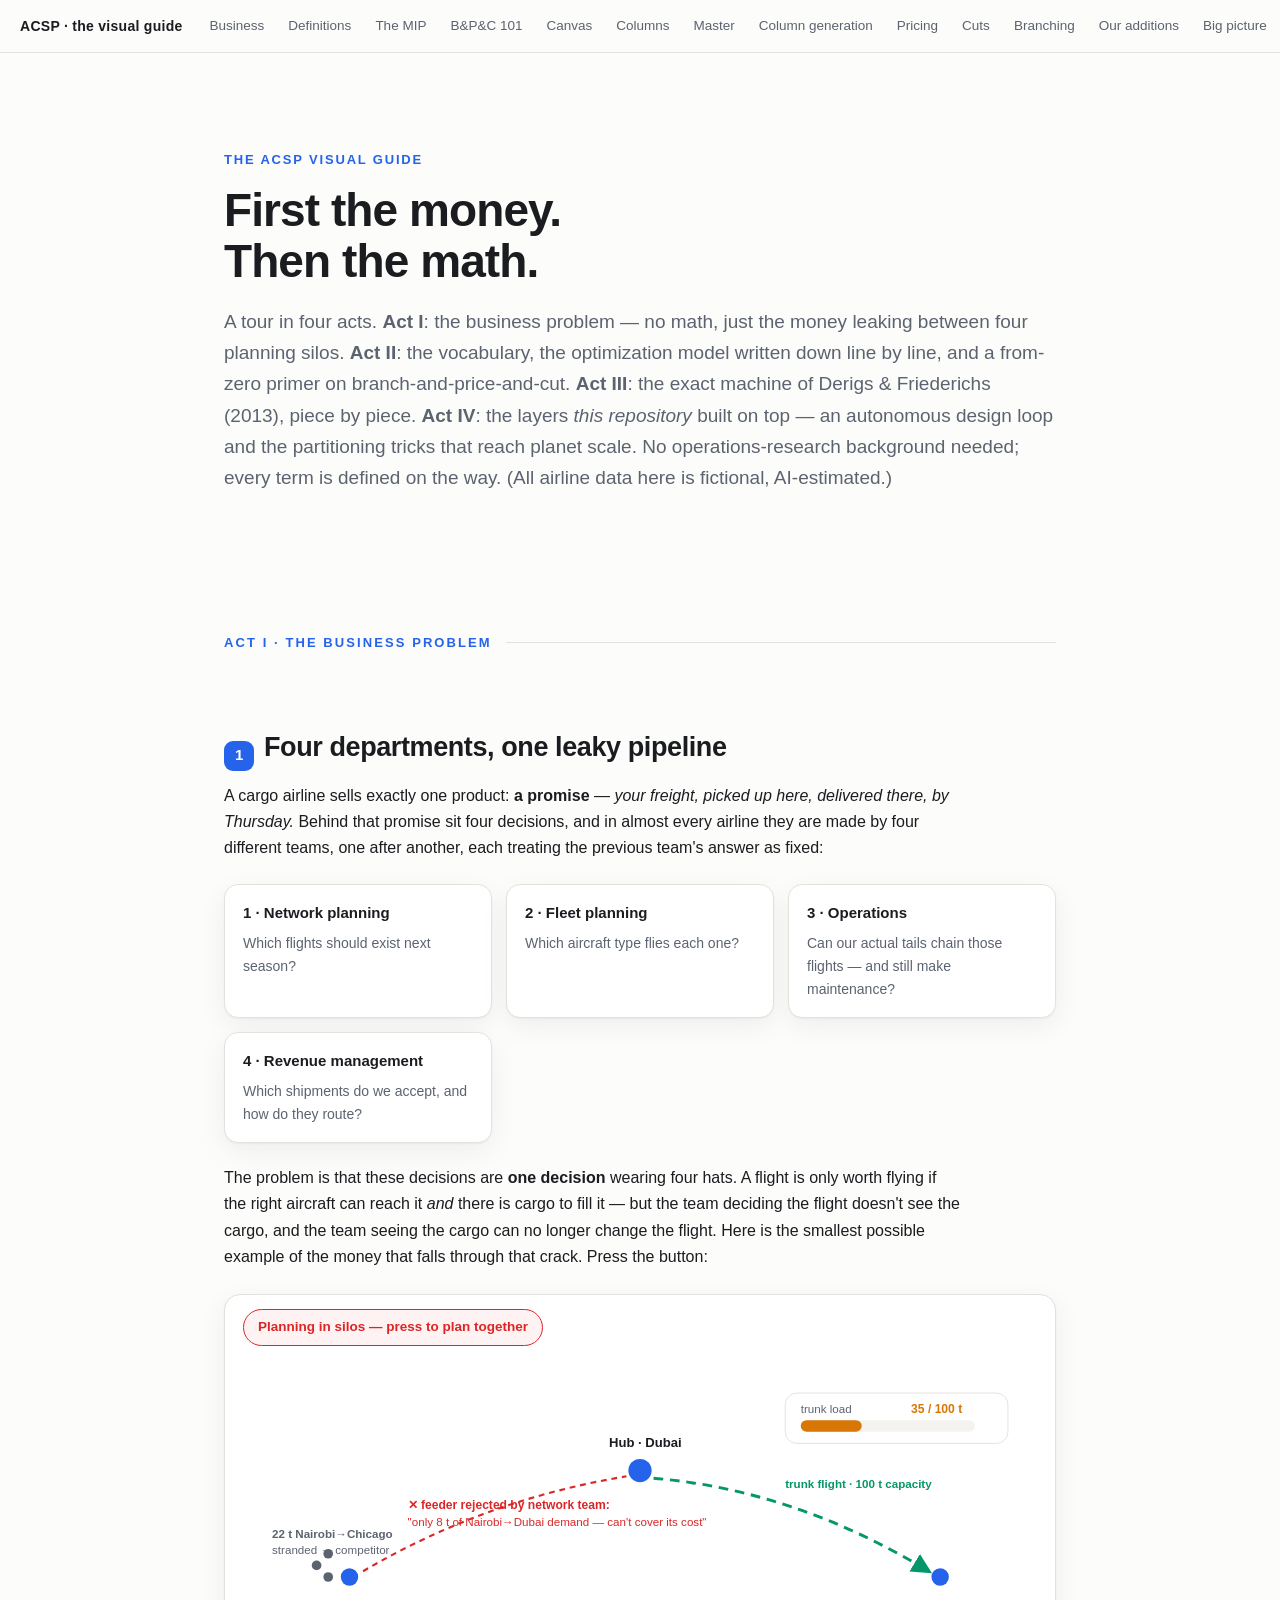
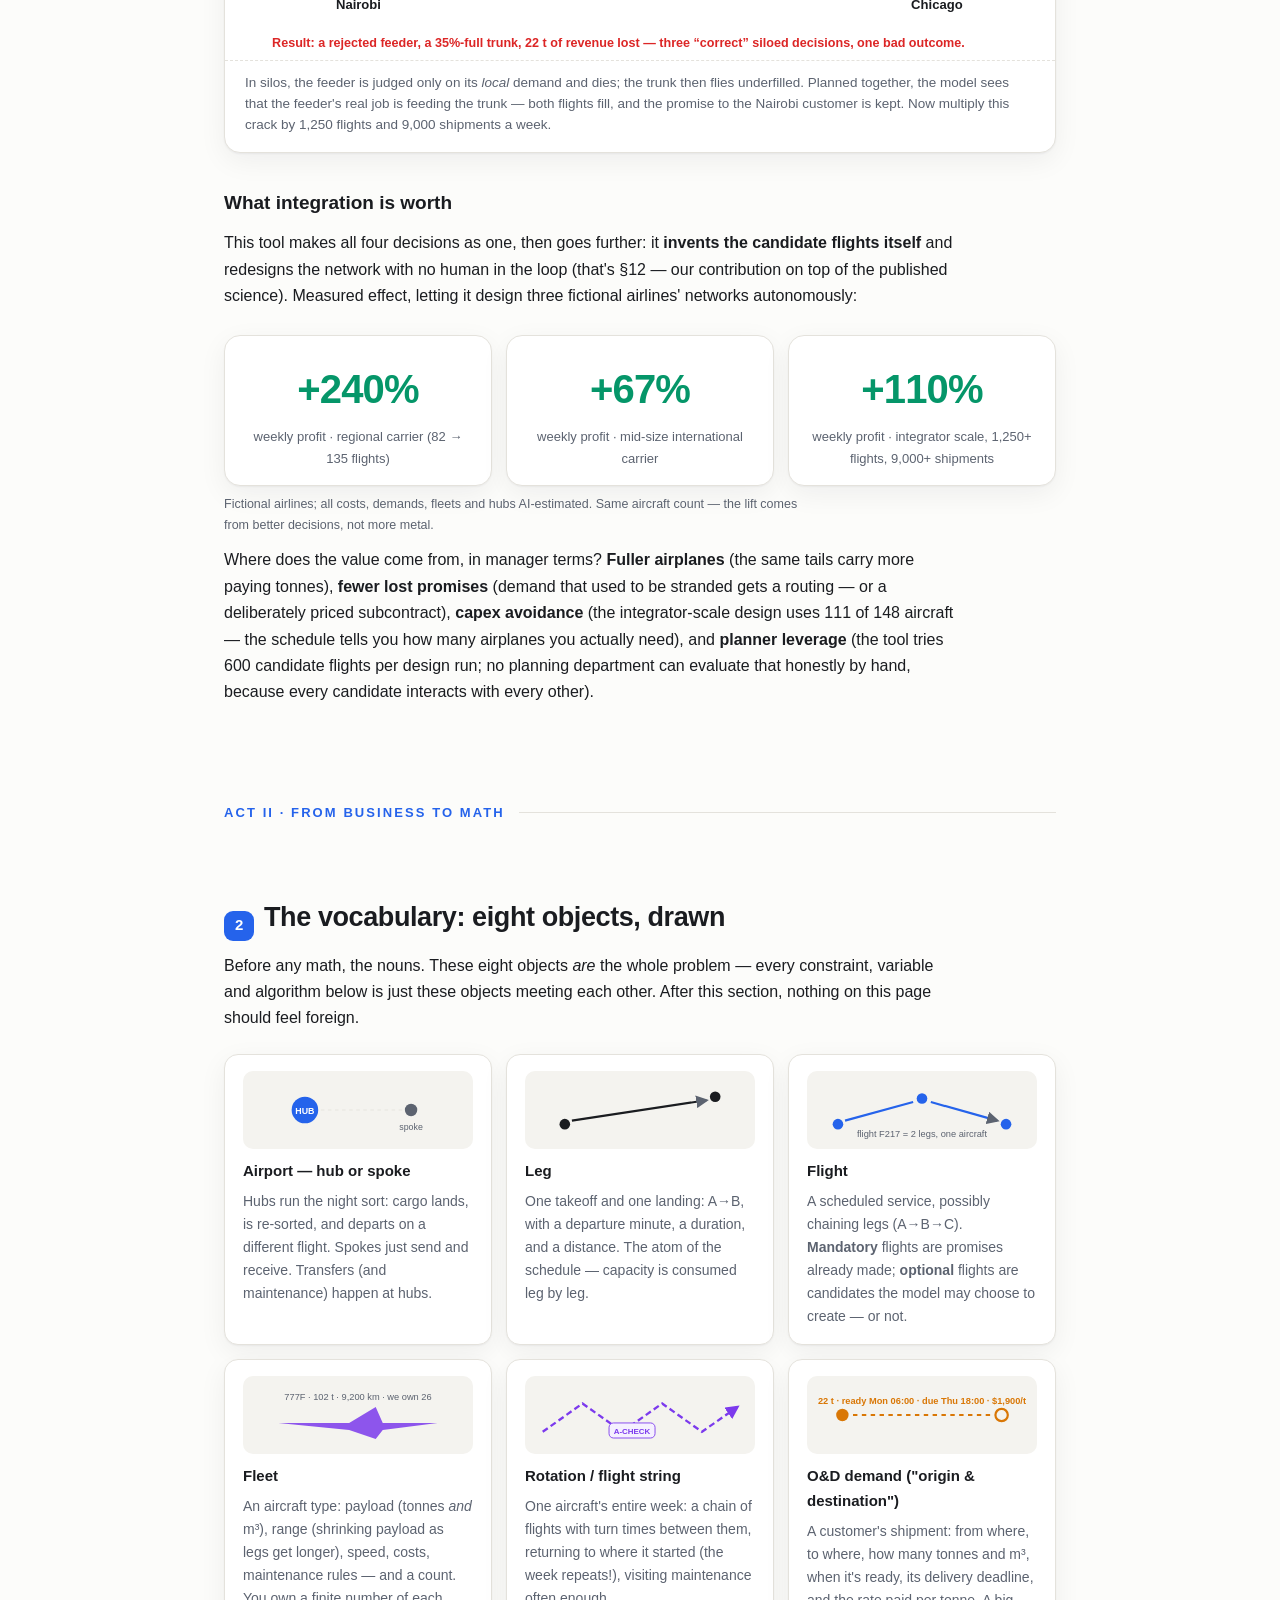
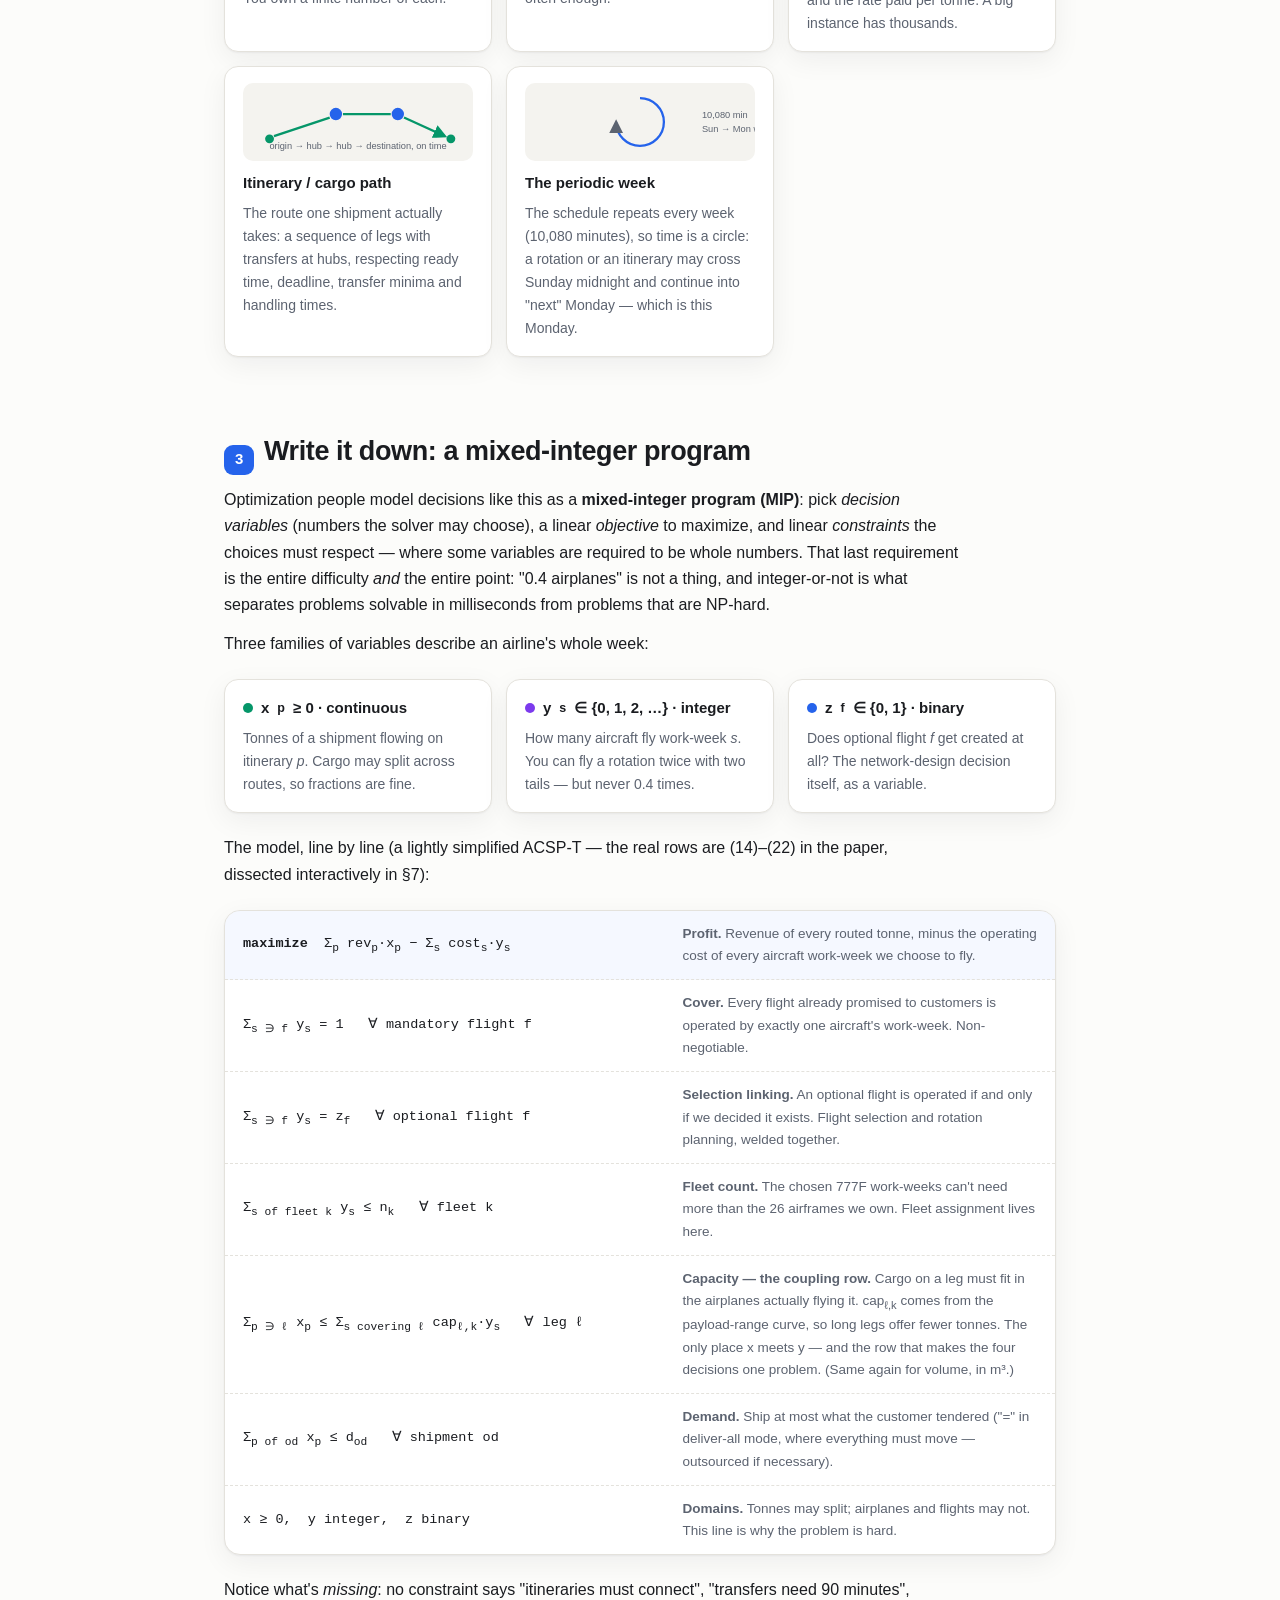
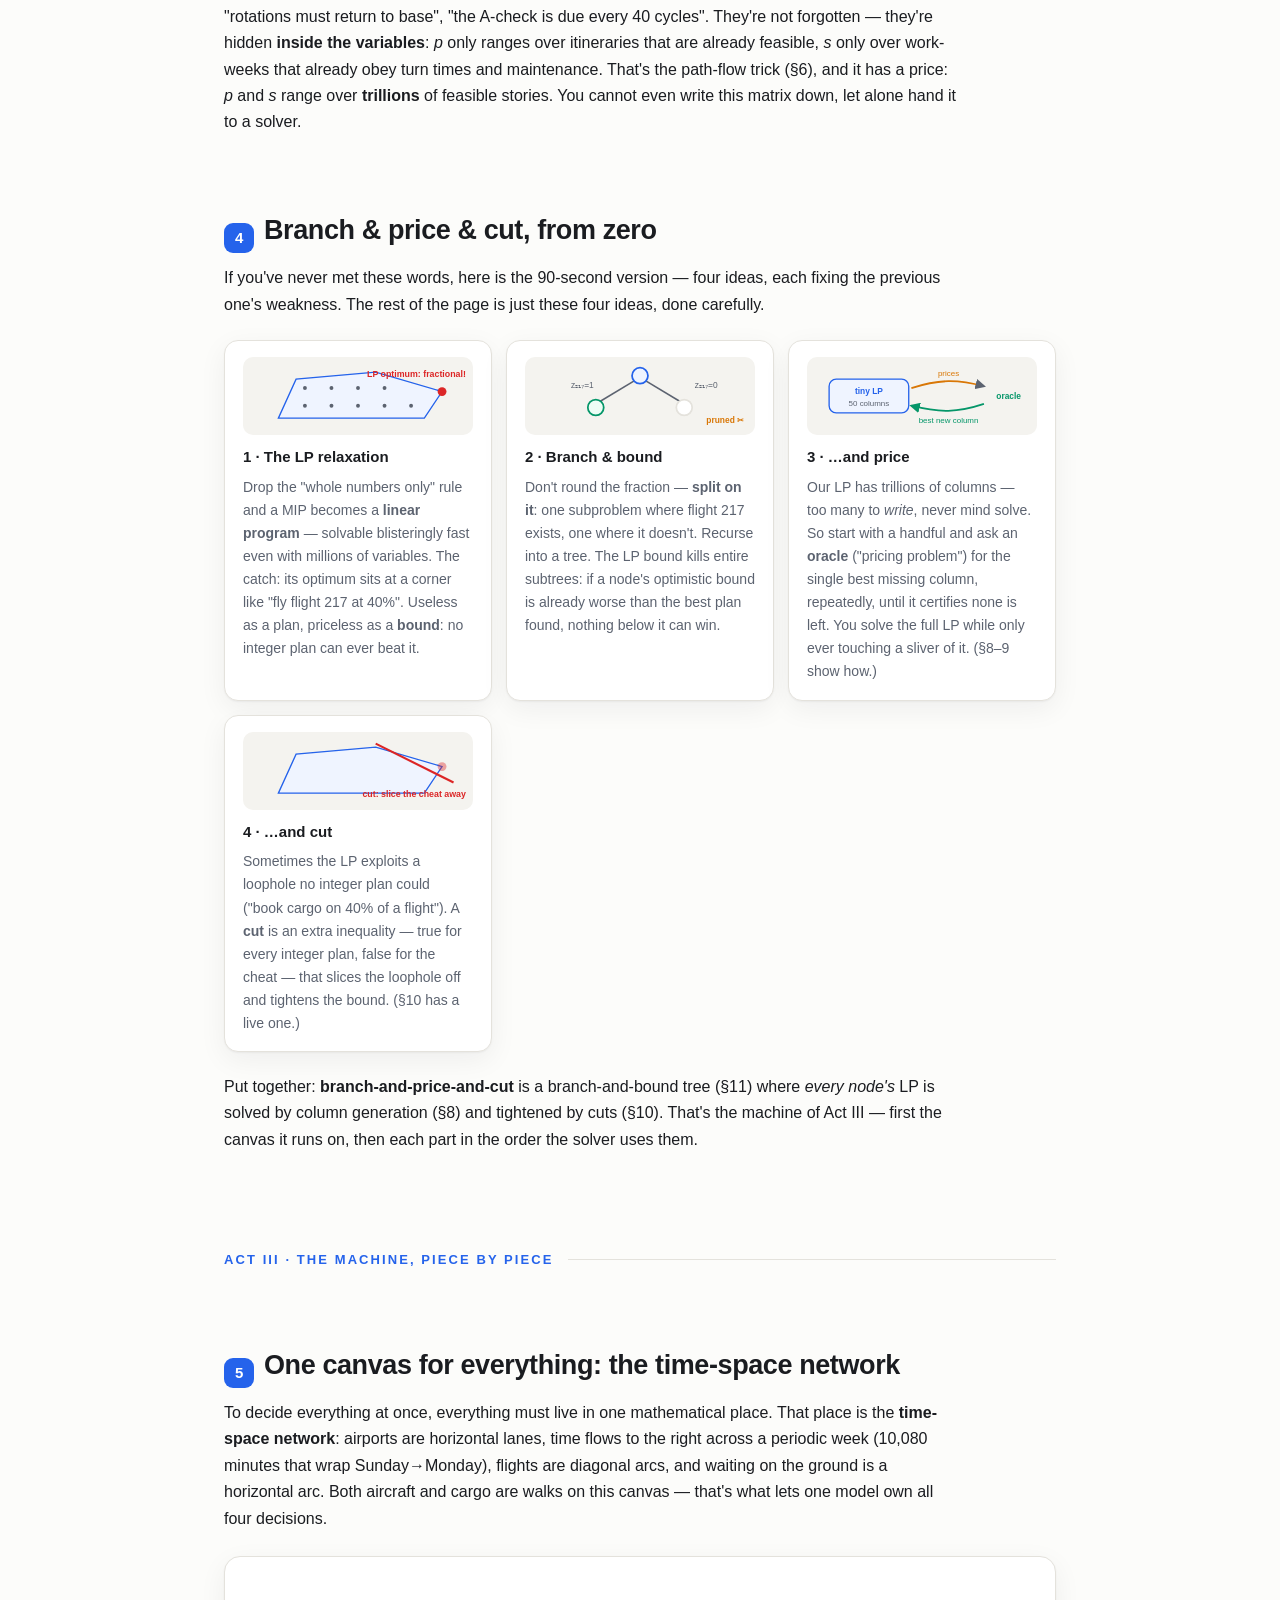
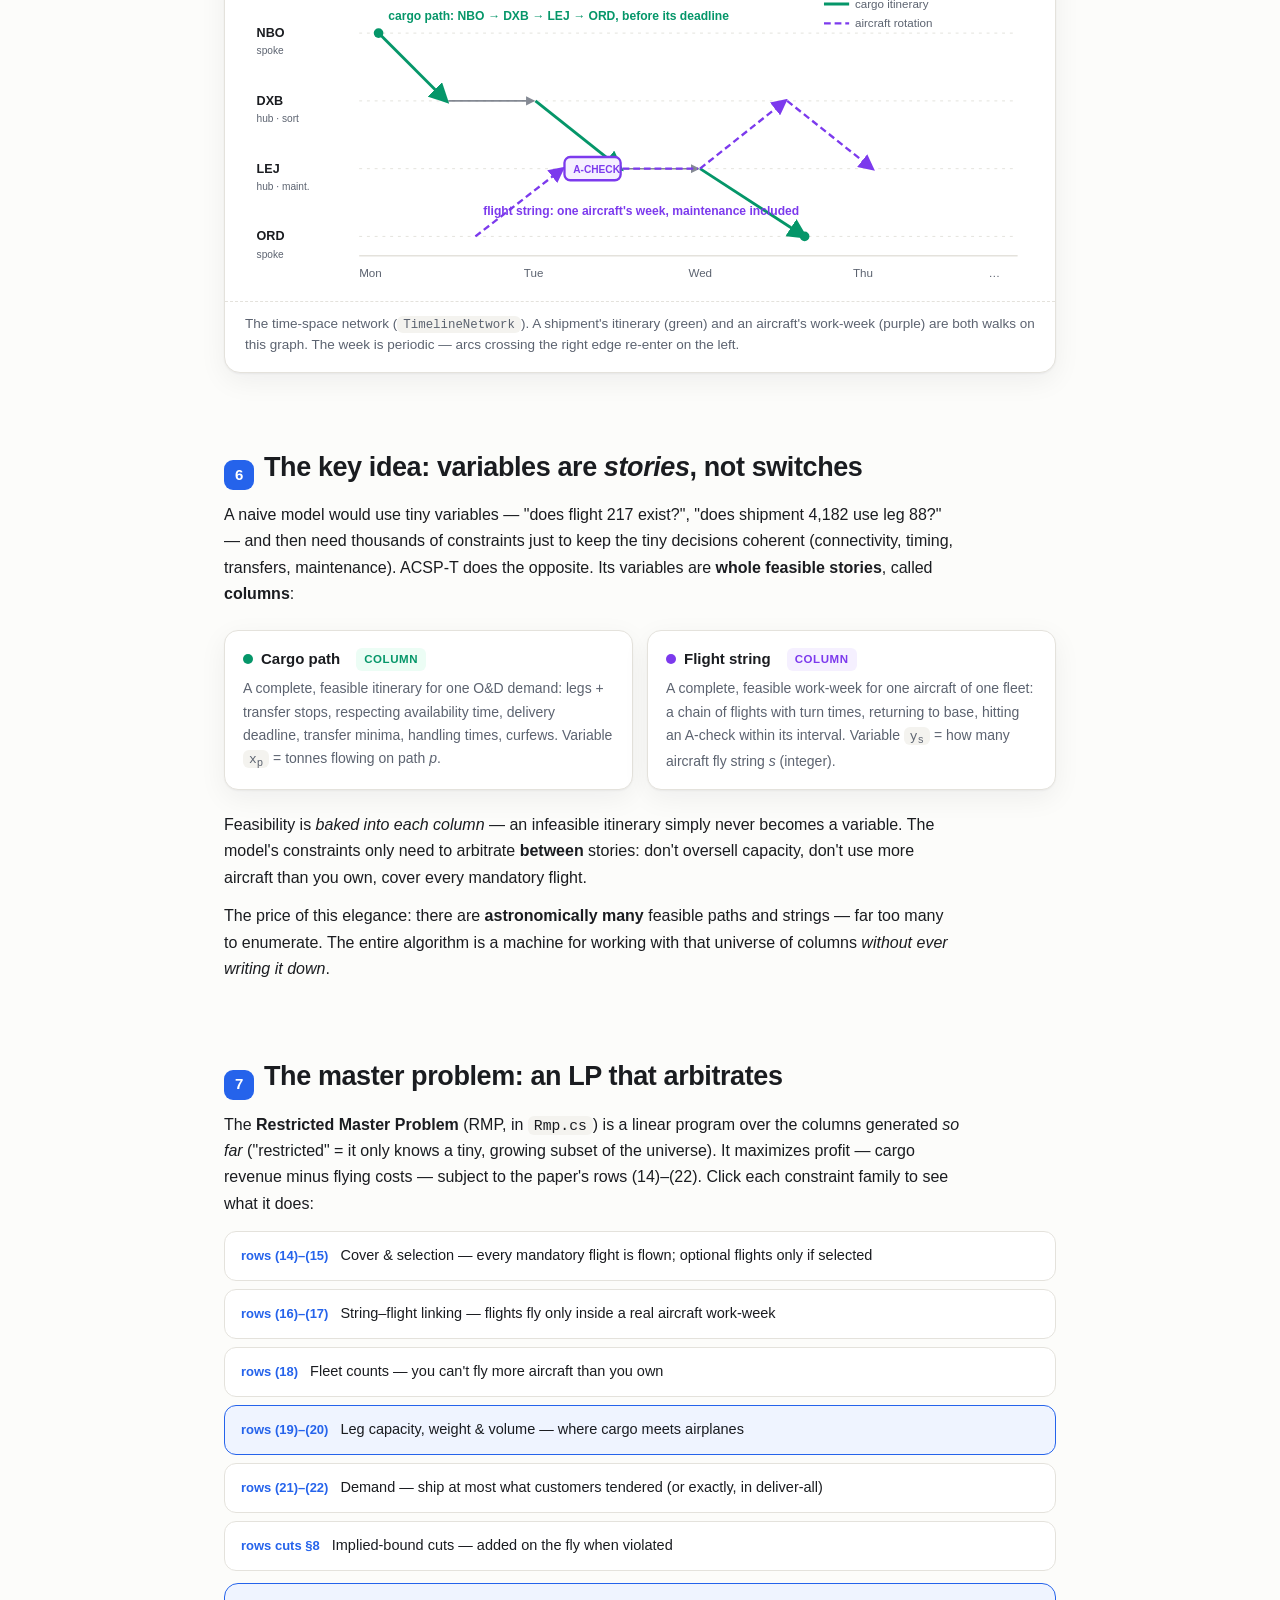
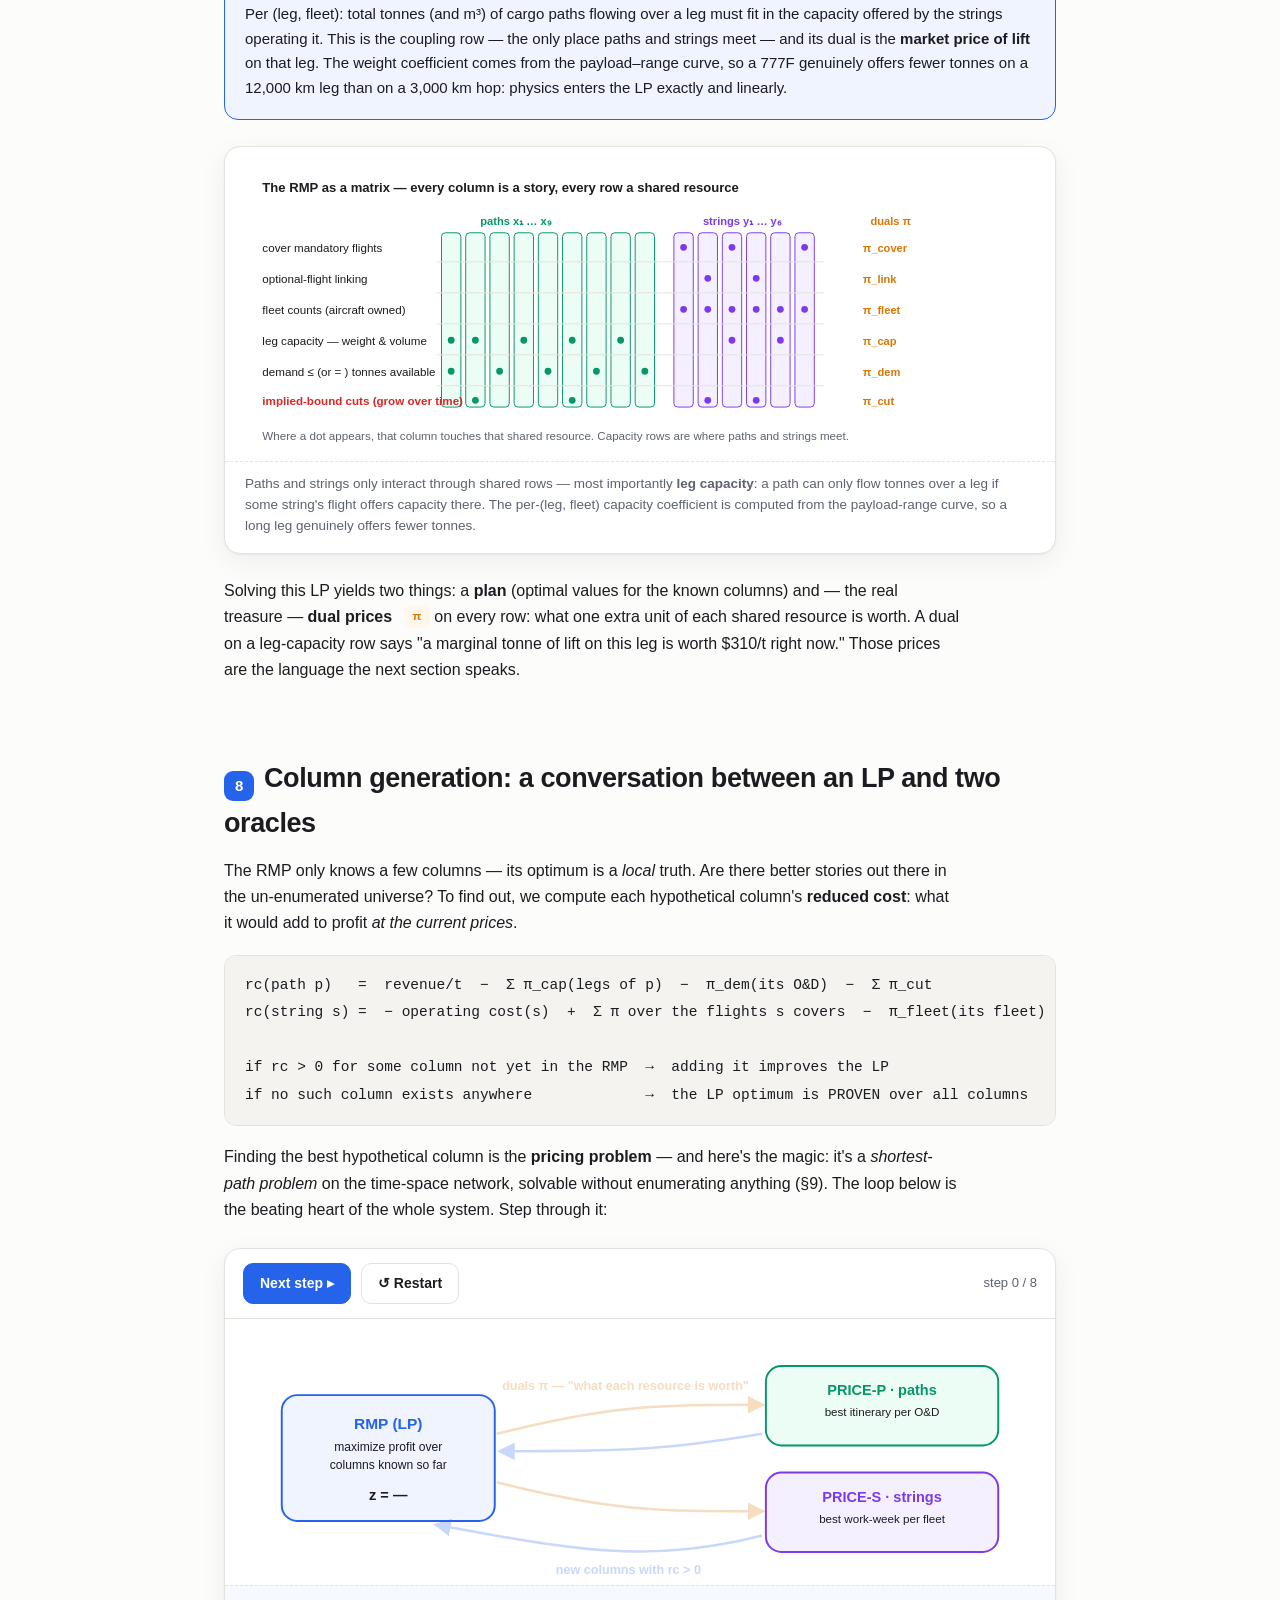
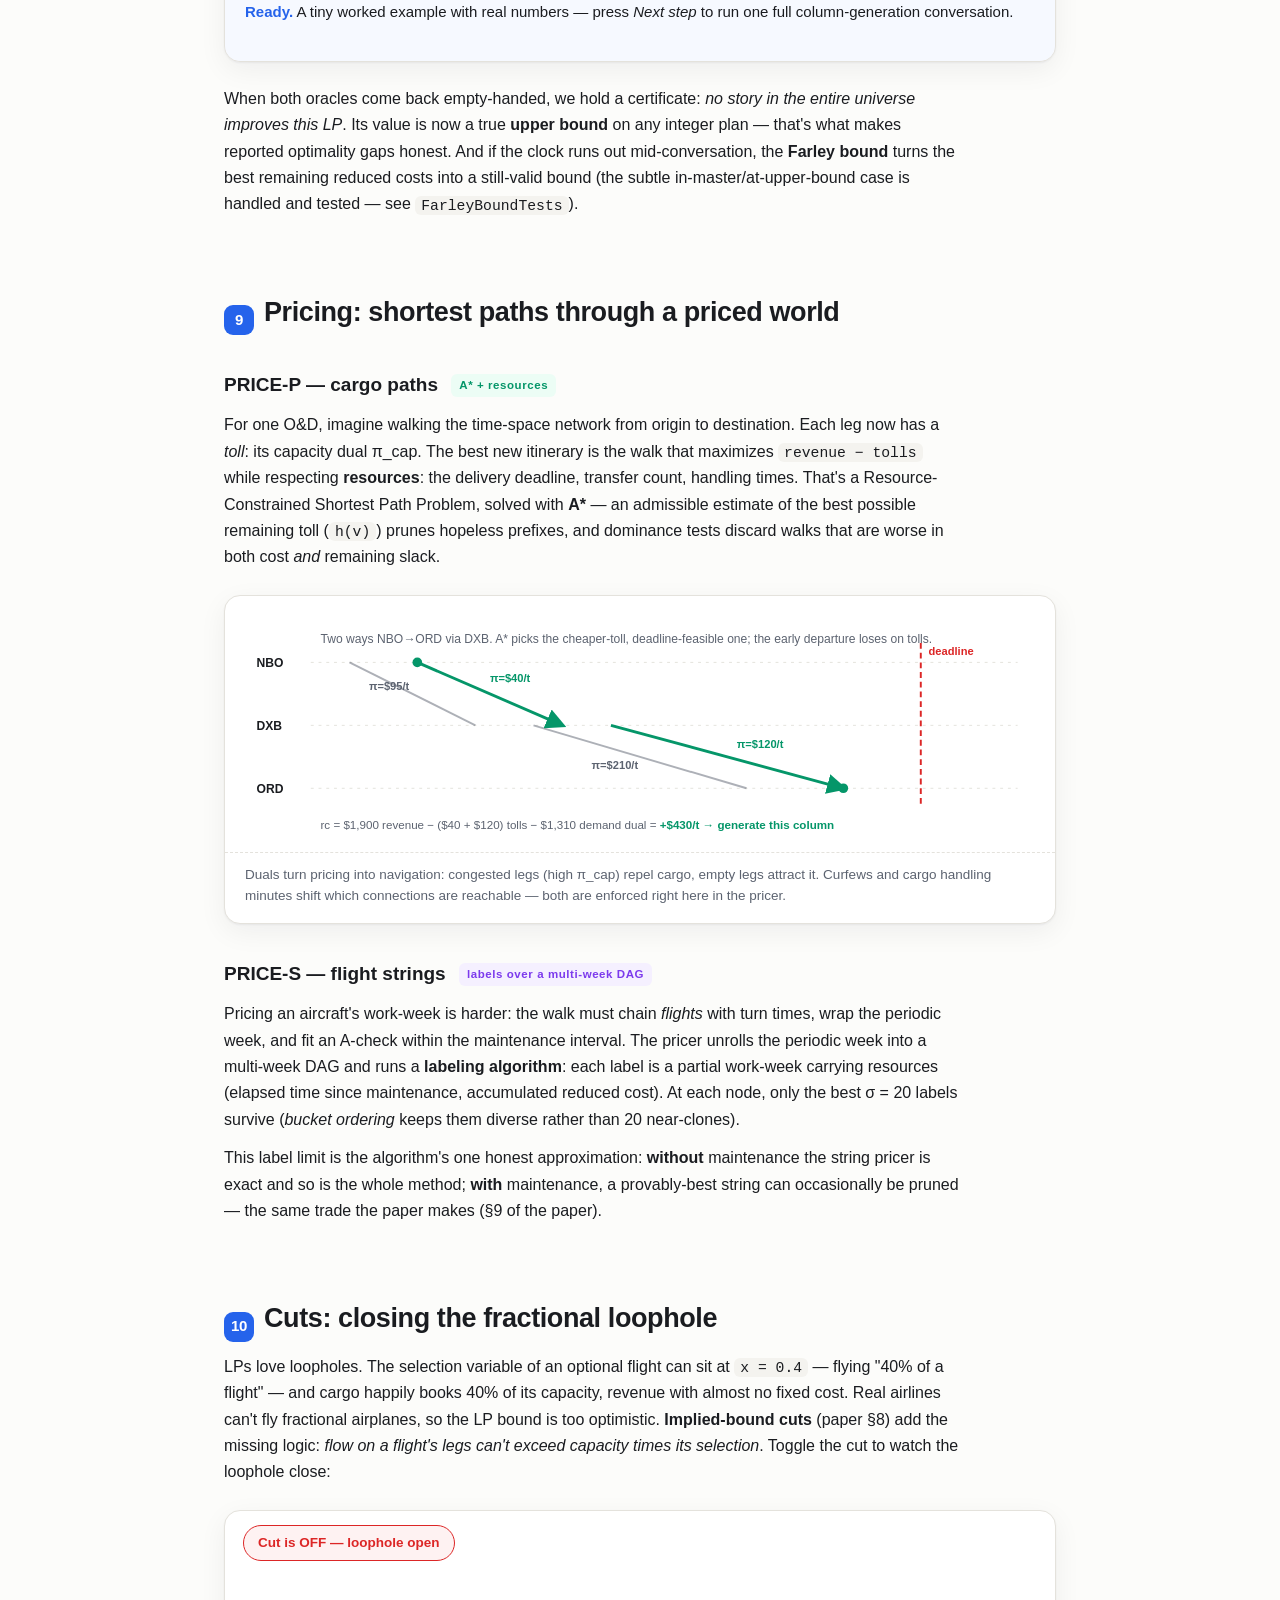
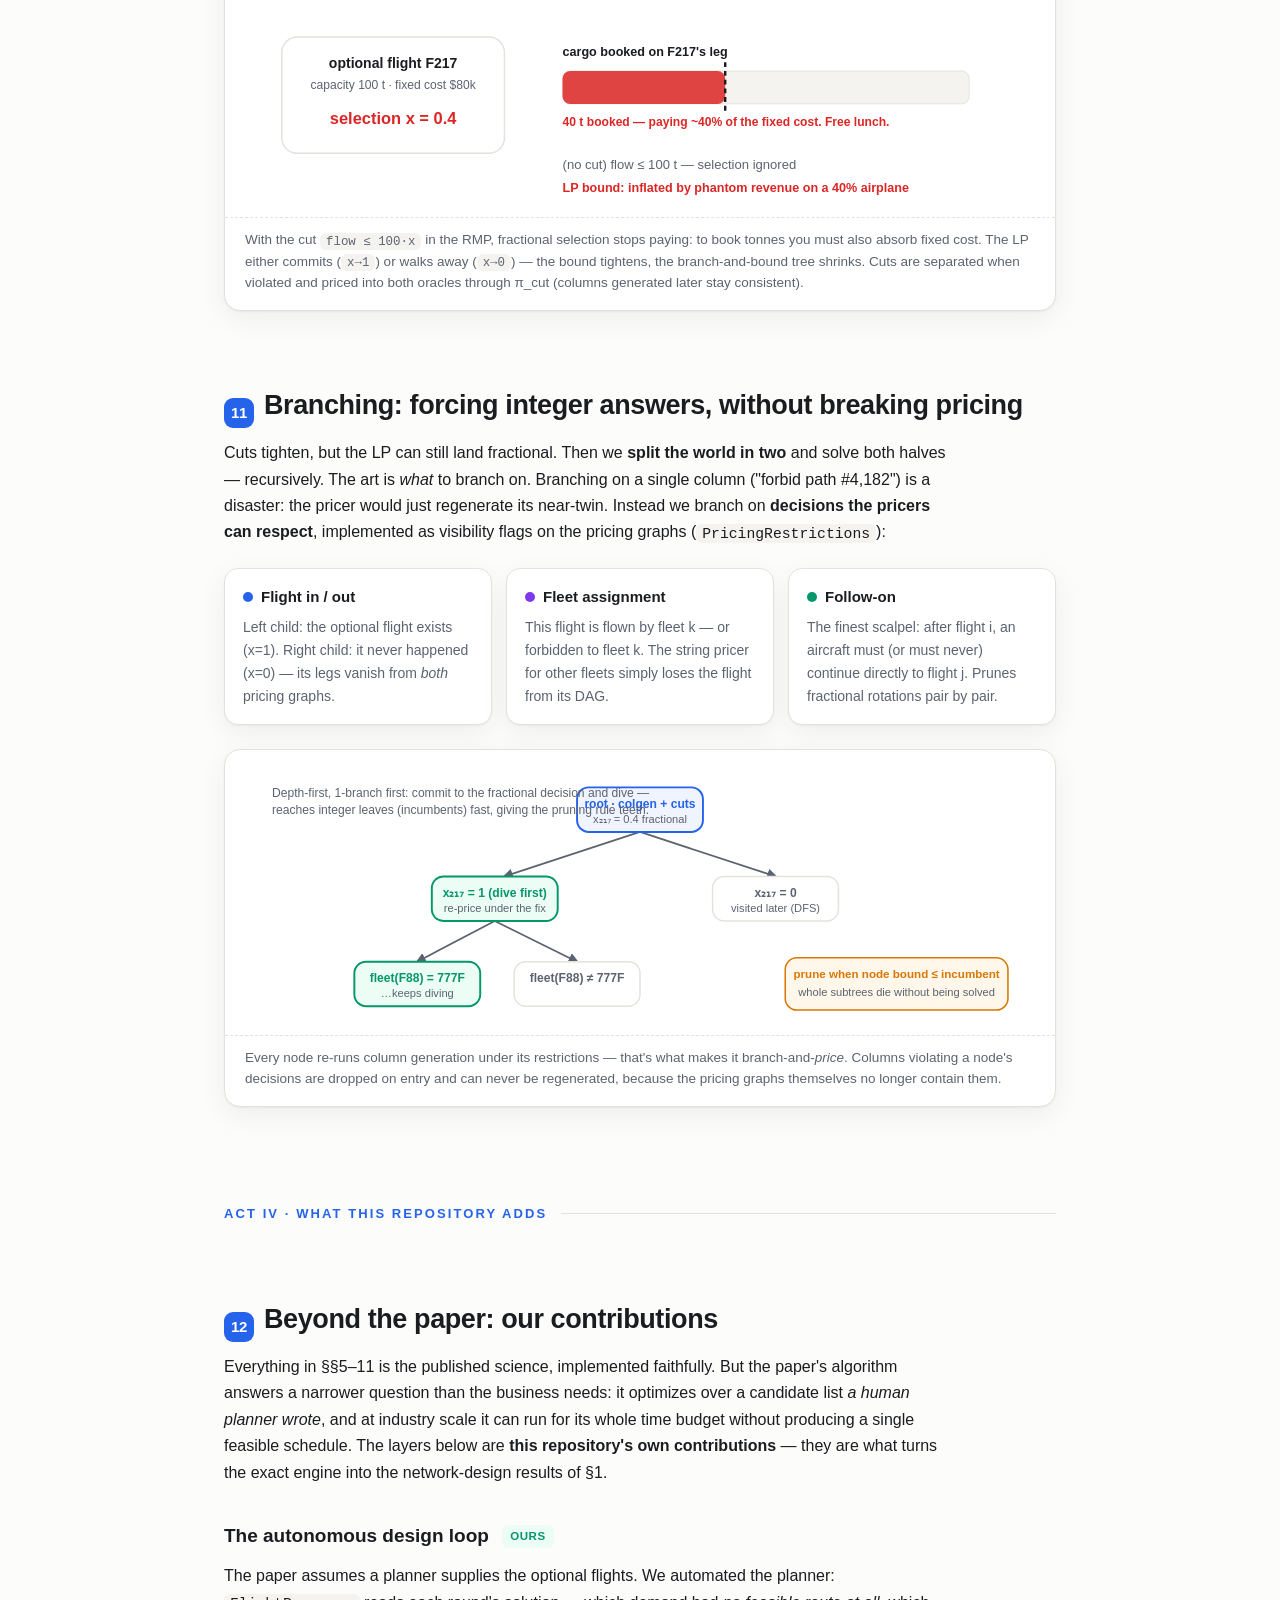
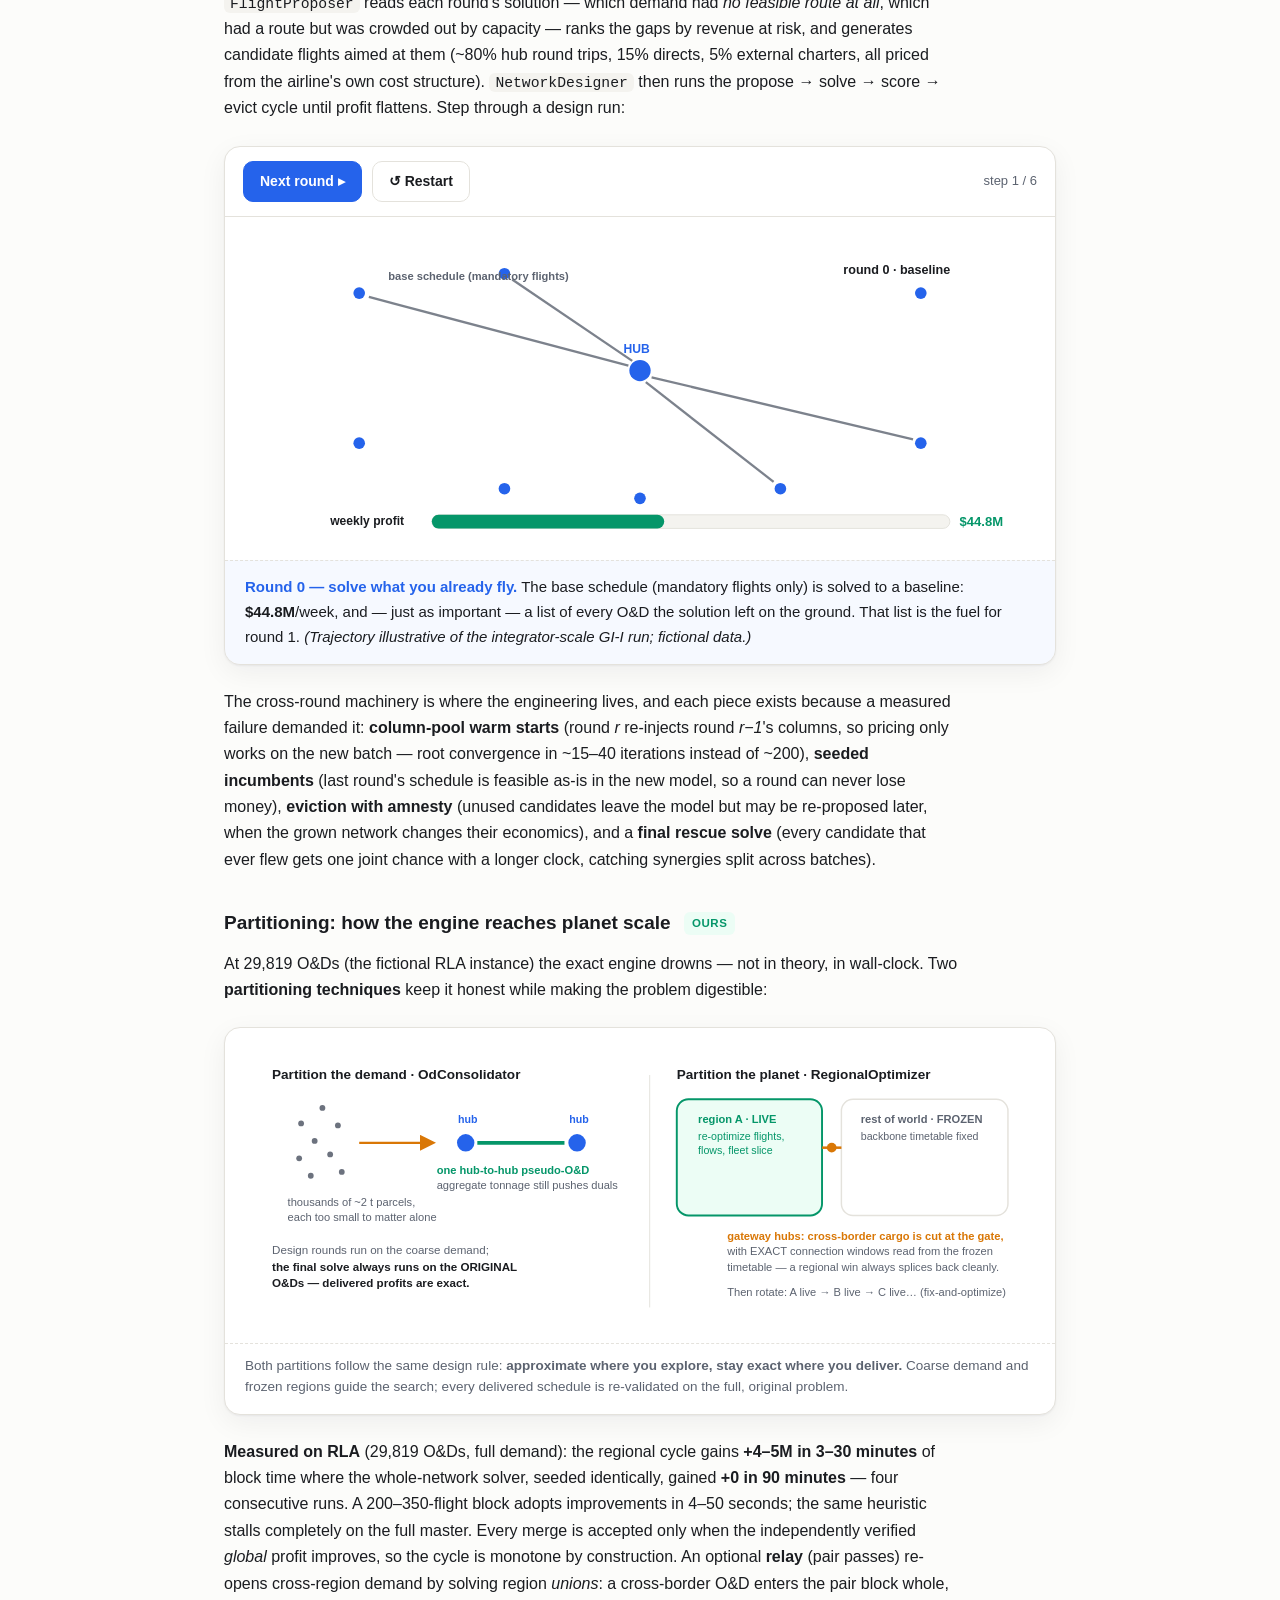
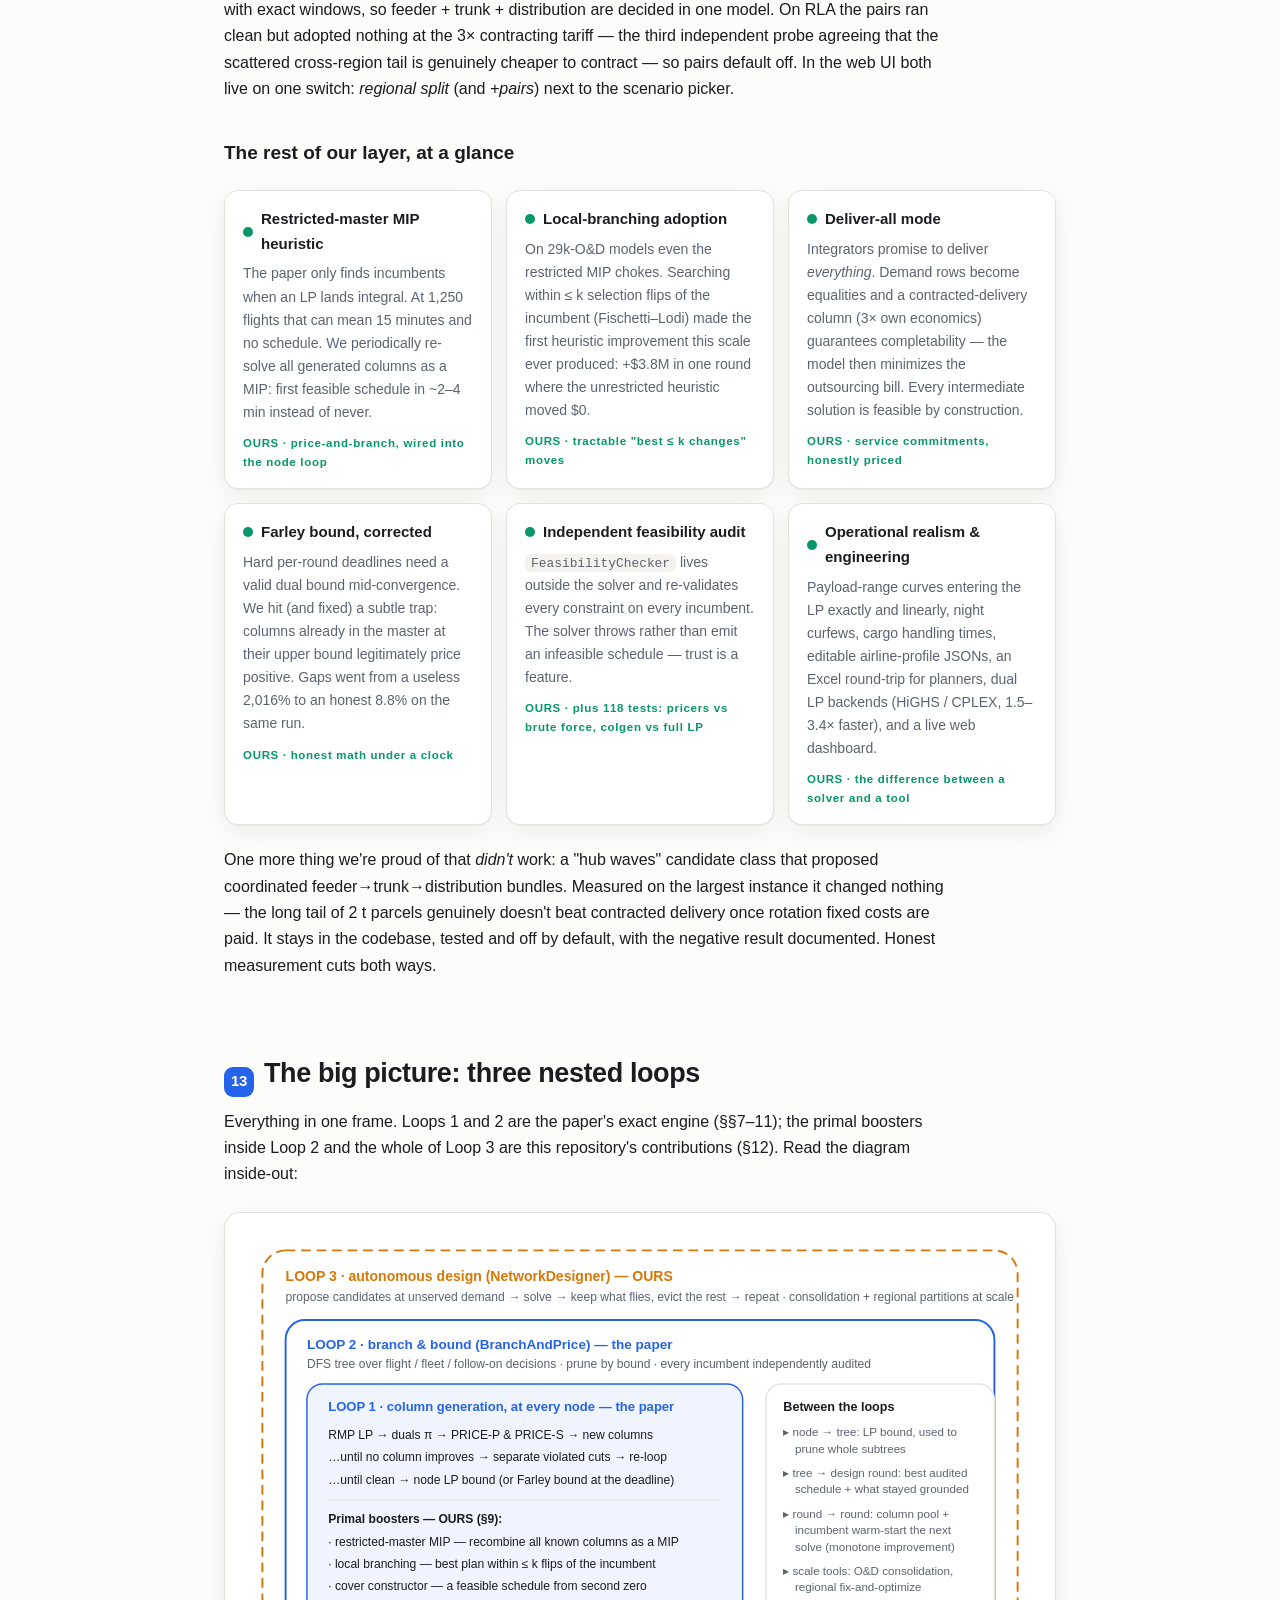
==== commit ef0e4c96: "Docs: regional split + pairs in README (feature tour, CLI, quickstart, repo map) and the explainer's" ====
--- a/docs/branch-and-price.html
+++ b/docs/branch-and-price.html
@@ -1275,6 +1275,22 @@
       every delivered schedule is re-validated on the full, original problem.
     </figcaption>
   </div>
+
+  <p>
+    <strong>Measured on RLA</strong> (29,819 O&amp;Ds, full demand): the regional cycle gains
+    <strong>+4–5M in 3–30 minutes</strong> of block time where the whole-network solver,
+    seeded identically, gained <strong>+0 in 90 minutes</strong> — four consecutive runs.
+    A 200–350-flight block adopts improvements in 4–50 seconds; the same heuristic stalls
+    completely on the full master. Every merge is accepted only when the independently
+    verified <em>global</em> profit improves, so the cycle is monotone by construction.
+    An optional <strong>relay</strong> (pair passes) re-opens cross-region demand by solving
+    region <em>unions</em>: a cross-border O&amp;D enters the pair block whole, with exact
+    windows, so feeder + trunk + distribution are decided in one model. On RLA the pairs ran
+    clean but adopted nothing at the 3× contracting tariff — the third independent probe
+    agreeing that the scattered cross-region tail is genuinely cheaper to contract — so
+    pairs default off. In the web UI both live on one switch: <em>regional split</em>
+    (and <em>+pairs</em>) next to the scenario picker.
+  </p>
 
   <h3>The rest of our layer, at a glance</h3>
   <div class="cards">
